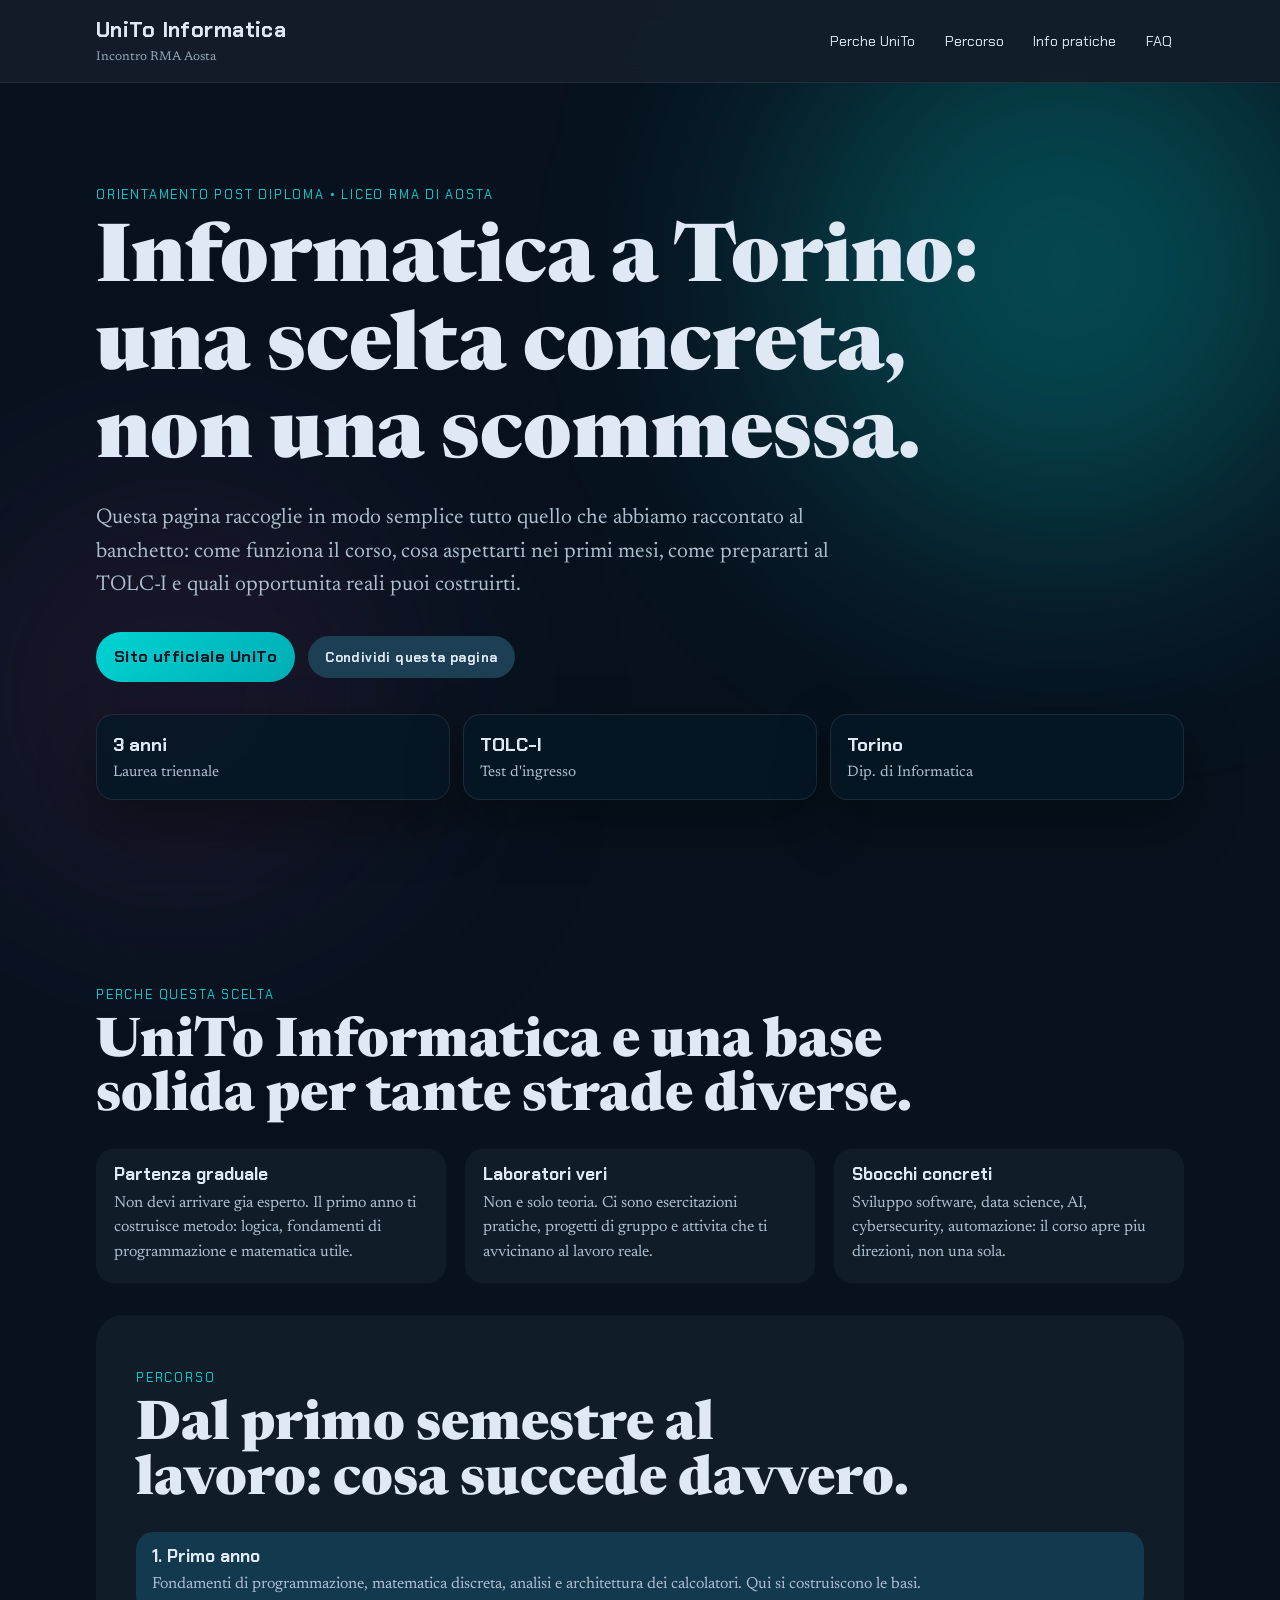
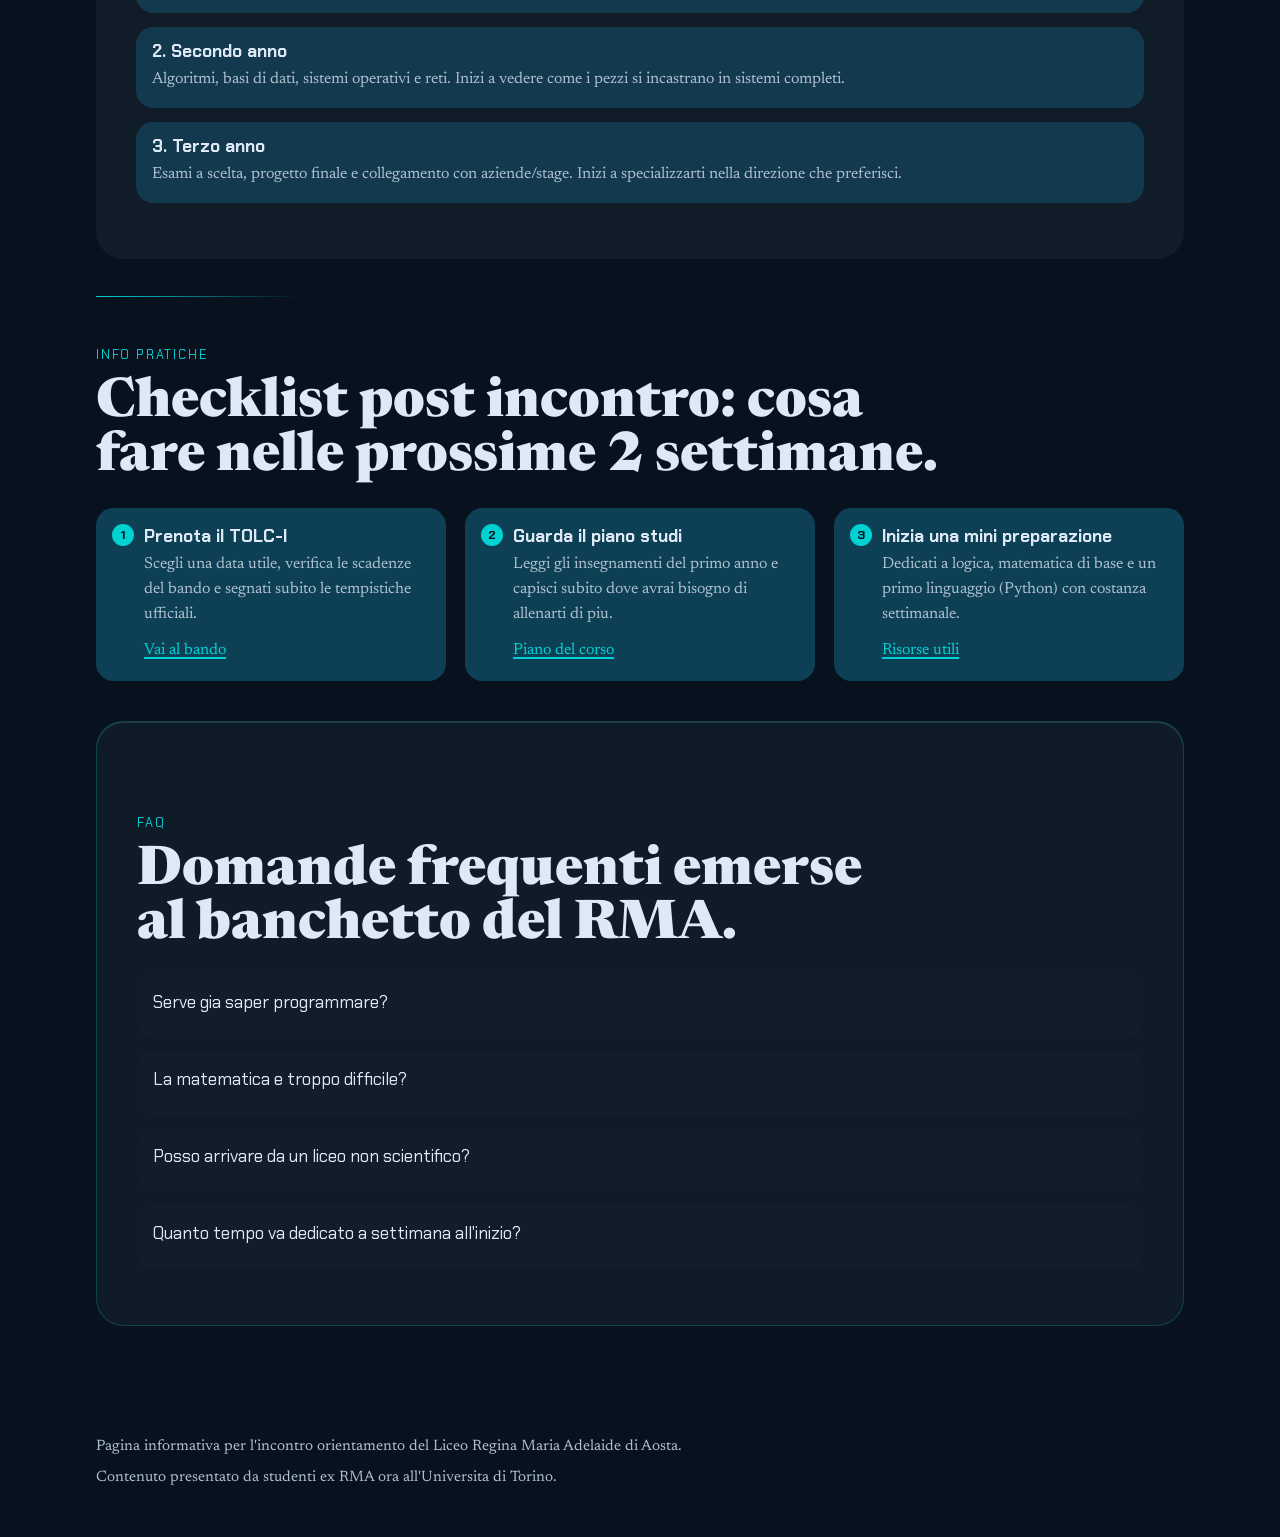
==== index.html @ 6b096f42 "style: Rename code.html to index.html and simplify background styles in styles.css" ====
<!DOCTYPE html>
<html lang="it">
<head>
    <meta charset="UTF-8">
    <meta name="viewport" content="width=device-width, initial-scale=1.0">
    <meta name="description" content="Guida rapida al percorso di Informatica all'Universita di Torino, presentata all'incontro orientativo del Liceo Regina Maria Adelaide di Aosta.">
    <title>UniTo Informatica | Incontro RMA Aosta</title>
    <link rel="preconnect" href="https://fonts.googleapis.com">
    <link rel="preconnect" href="https://fonts.gstatic.com" crossorigin>
    <link href="https://fonts.googleapis.com/css2?family=Chakra+Petch:wght@500;600;700&family=Newsreader:opsz,wght@6..72,400;6..72,600;6..72,800&display=swap" rel="stylesheet">
    <link rel="stylesheet" href="styles.css?v=1.2">
</head>
<body>
    <a class="skip-link" href="#contenuto">Vai al contenuto</a>

    <header class="topbar">
        <div class="topbar-inner">
            <a class="brand" href="#home" aria-label="Torna all'inizio">
                <span class="brand-main">UniTo Informatica</span>
                <span class="brand-sub">Incontro RMA Aosta</span>
            </a>

            <button class="menu-toggle" id="menu-toggle" aria-expanded="false" aria-controls="menu-links" aria-label="Apri menu di navigazione">
                Menu
            </button>

            <nav class="menu" id="menu-links" aria-label="Navigazione principale">
                <a href="#perche">Perche UniTo</a>
                <a href="#percorso">Percorso</a>
                <a href="#info">Info pratiche</a>
                <a href="#faq">FAQ</a>
            </nav>
        </div>
    </header>

    <main id="contenuto">
        <section class="hero" id="home">
            <div class="hero-glow hero-glow-a" aria-hidden="true"></div>
            <div class="hero-glow hero-glow-b" aria-hidden="true"></div>

            <p class="eyebrow reveal">Orientamento post diploma • Liceo RMA di Aosta</p>
            <h1 class="reveal">Informatica a Torino: una scelta concreta, non una scommessa.</h1>
            <p class="hero-text reveal">
                Questa pagina raccoglie in modo semplice tutto quello che abbiamo raccontato al banchetto: come funziona il corso,
                cosa aspettarti nei primi mesi, come prepararti al TOLC-I e quali opportunita reali puoi costruirti.
            </p>

            <div class="hero-actions reveal">
                <a class="btn btn-primary" href="https://www.unito.it" target="_blank" rel="noopener noreferrer">Sito ufficiale UniTo</a>
                <button class="btn btn-secondary" id="copy-link-btn">Condividi questa pagina</button>
            </div>

            <ul class="hero-kpis reveal" aria-label="Punti chiave">
                <li>
                    <strong>3 anni</strong>
                    <span>Laurea triennale</span>
                </li>
                <li>
                    <strong>TOLC-I</strong>
                    <span>Test d'ingresso</span>
                </li>
                <li>
                    <strong>Torino</strong>
                    <span>Dip. di Informatica</span>
                </li>
            </ul>
        </section>

        <section class="section" id="perche">
            <div class="section-head reveal">
                <p class="eyebrow">Perche questa scelta</p>
                <h2>UniTo Informatica e una base solida per tante strade diverse.</h2>
            </div>

            <div class="feature-grid">
                <article class="feature reveal">
                    <h3>Partenza graduale</h3>
                    <p>Non devi arrivare gia esperto. Il primo anno ti costruisce metodo: logica, fondamenti di programmazione e matematica utile.</p>
                </article>
                <article class="feature reveal">
                    <h3>Laboratori veri</h3>
                    <p>Non e solo teoria. Ci sono esercitazioni pratiche, progetti di gruppo e attivita che ti avvicinano al lavoro reale.</p>
                </article>
                <article class="feature reveal">
                    <h3>Sbocchi concreti</h3>
                    <p>Sviluppo software, data science, AI, cybersecurity, automazione: il corso apre piu direzioni, non una sola.</p>
                </article>
            </div>
        </section>

        <section class="section section-alt percorso-section" id="percorso">
            <div class="section-head reveal">
                <p class="eyebrow">Percorso</p>
                <h2>Dal primo semestre al lavoro: cosa succede davvero.</h2>
            </div>

            <ol class="timeline">
                <li class="timeline-item reveal">
                    <h3>1. Primo anno</h3>
                    <p>Fondamenti di programmazione, matematica discreta, analisi e architettura dei calcolatori. Qui si costruiscono le basi.</p>
                </li>
                <li class="timeline-item reveal">
                    <h3>2. Secondo anno</h3>
                    <p>Algoritmi, basi di dati, sistemi operativi e reti. Inizi a vedere come i pezzi si incastrano in sistemi completi.</p>
                </li>
                <li class="timeline-item reveal">
                    <h3>3. Terzo anno</h3>
                    <p>Esami a scelta, progetto finale e collegamento con aziende/stage. Inizi a specializzarti nella direzione che preferisci.</p>
                </li>
            </ol>
        </section>

        <section class="section info-section" id="info">
            <div class="section-head reveal">
                <p class="eyebrow">Info pratiche</p>
                <h2>Checklist post incontro: cosa fare nelle prossime 2 settimane.</h2>
            </div>

            <div class="cards">
                <article class="info-card reveal">
                    <h3>Prenota il TOLC-I</h3>
                    <p>Scegli una data utile, verifica le scadenze del bando e segnati subito le tempistiche ufficiali.</p>
                    <a href="https://www.unito.it" target="_blank" rel="noopener noreferrer">Vai al bando</a>
                </article>
                <article class="info-card reveal">
                    <h3>Guarda il piano studi</h3>
                    <p>Leggi gli insegnamenti del primo anno e capisci subito dove avrai bisogno di allenarti di piu.</p>
                    <a href="https://www.unito.it" target="_blank" rel="noopener noreferrer">Piano del corso</a>
                </article>
                <article class="info-card reveal">
                    <h3>Inizia una mini preparazione</h3>
                    <p>Dedicati a logica, matematica di base e un primo linguaggio (Python) con costanza settimanale.</p>
                    <a href="https://www.unito.it" target="_blank" rel="noopener noreferrer">Risorse utili</a>
                </article>
            </div>
        </section>

        <section class="section section-alt faq-section" id="faq">
            <div class="section-head reveal">
                <p class="eyebrow">FAQ</p>
                <h2>Domande frequenti emerse al banchetto del RMA.</h2>
            </div>

            <div class="faq-list">
                <details class="faq-item reveal">
                    <summary>Serve gia saper programmare?</summary>
                    <p>No. Aiuta avere curiosita, ma il percorso e pensato per costruire le competenze passo dopo passo.</p>
                </details>
                <details class="faq-item reveal">
                    <summary>La matematica e troppo difficile?</summary>
                    <p>E impegnativa ma fattibile con metodo. Non e fine a se stessa: ti serve per capire e progettare sistemi informatici.</p>
                </details>
                <details class="faq-item reveal">
                    <summary>Posso arrivare da un liceo non scientifico?</summary>
                    <p>Si. Arrivano studenti da percorsi diversi. La differenza la fanno costanza e organizzazione, non la scuola di partenza.</p>
                </details>
                <details class="faq-item reveal">
                    <summary>Quanto tempo va dedicato a settimana all'inizio?</summary>
                    <p>Dipende dal tuo metodo, ma la continuita conta piu delle maratone: meglio studio regolare durante tutta la settimana.</p>
                </details>
            </div>
        </section>
    </main>

    <button class="back-top" id="back-top" aria-label="Torna in alto">↑</button>

    <footer class="footer">
        <p>Pagina informativa per l'incontro orientamento del Liceo Regina Maria Adelaide di Aosta.</p>
        <p>Contenuto presentato da studenti ex RMA ora all'Universita di Torino.</p>
    </footer>

    <script src="script.js"></script>
</body>
</html>
---- styles.css ----
:root {
    color-scheme: dark;
    --bg: oklch(18% 0.03 251);
    --bg-soft: oklch(23% 0.03 249);
    --bg-alt: oklch(20% 0.035 243);
    --text: oklch(93% 0.02 250);
    --muted: oklch(80% 0.03 245);
    --accent: oklch(78% 0.14 195);
    --accent-strong: oklch(66% 0.16 198);
    --accent-warm: #692b5e;
    --radius: 1.1rem;
    --radius-lg: 1.7rem;
    --shadow: 0 22px 55px rgba(0, 0, 0, 0.35);
    --content-width: 1120px;
    --space-section: clamp(2.8rem, 7vw, 4.8rem);
}

* {
    box-sizing: border-box;
}

html {
    scroll-behavior: smooth;
    overflow-x: clip;
}

body {
    margin: 0;
    min-height: 100vh;
    overflow-x: clip;
    font-family: "Newsreader", Georgia, serif;
    background: var(--bg);
    color: var(--text);
    line-height: 1.55;
}

a {
    color: inherit;
}

.skip-link {
    position: absolute;
    left: -999px;
    top: auto;
}

.skip-link:focus {
    left: 1rem;
    top: 1rem;
    z-index: 999;
    padding: 0.6rem 0.9rem;
    border-radius: 0.55rem;
    background: var(--accent);
    color: oklch(20% 0.03 245);
    font-family: "Chakra Petch", sans-serif;
    font-weight: 700;
}

.topbar {
    position: sticky;
    top: 0;
    z-index: 30;
    backdrop-filter: blur(10px);
    background: color-mix(in oklch, var(--bg-soft) 95%, transparent);
    border-bottom: 1px solid color-mix(in oklch, var(--text) 8%, transparent);
}

.topbar-inner {
    max-width: var(--content-width);
    margin: 0 auto;
    padding: 0.9rem 1rem;
    display: grid;
    grid-template-columns: minmax(0, 1fr) auto;
    gap: 0.8rem;
    align-items: center;
}

.brand {
    display: inline-flex;
    flex-direction: column;
    text-decoration: none;
    align-self: center;
    min-width: 0;
}

.brand-main {
    font-family: "Chakra Petch", sans-serif;
    font-size: clamp(1.05rem, 2.4vw, 1.35rem);
    letter-spacing: 0.02em;
    font-weight: 700;
}

.brand-sub {
    font-size: 0.78rem;
    color: color-mix(in oklch, var(--muted) 84%, transparent);
}

.menu-toggle {
    justify-self: end;
    border: 0;
    border-radius: 999px;
    background: color-mix(in oklch, var(--accent) 22%, var(--bg-soft));
    color: var(--text);
    padding: 0.45rem 0.95rem;
    font-family: "Chakra Petch", sans-serif;
    font-size: 0.82rem;
    font-weight: 700;
    text-transform: uppercase;
    letter-spacing: 0.08em;
    white-space: nowrap;
    cursor: pointer;
    transition: background 200ms ease;
}

.menu-toggle:hover {
    background: color-mix(in oklch, var(--accent) 30%, var(--bg-soft));
}

.menu {
    grid-column: 1 / -1;
    display: none;
    background: var(--bg-soft);
    border-radius: var(--radius);
    padding: 0.55rem;
}

.menu.is-open {
    display: grid;
}

.menu a {
    padding: 0.7rem 0.75rem;
    border-radius: 0.7rem;
    text-decoration: none;
    font-family: "Chakra Petch", sans-serif;
    font-size: 0.9rem;
    transition: background 200ms ease;
}

.menu a:hover,
.menu a:focus-visible {
    background: color-mix(in oklch, var(--accent) 17%, transparent);
    outline: none;
}

main {
    max-width: var(--content-width);
    margin: 0 auto;
    padding: 0 1rem 4.5rem;
}

.hero {
    position: relative;
    padding-top: clamp(2.6rem, 8vw, 7rem);
    padding-bottom: clamp(2.8rem, 9vw, 6.5rem);
}

.hero-glow {
    position: absolute;
    filter: blur(120px);
    pointer-events: none;
    border-radius: 50%;
    z-index: -1;
}

.hero-glow-a {
    width: min(80vw, 560px);
    height: min(80vw, 560px);
    top: -6rem;
    right: -10rem;
    background: color-mix(in oklch, var(--accent) 28%, transparent);
}

.hero-glow-b {
    width: min(70vw, 420px);
    height: min(70vw, 420px);
    bottom: 0;
    left: -8rem;
    background: color-mix(in oklch, var(--accent-warm) 22%, transparent);
}

.eyebrow {
    margin: 0 0 0.55rem;
    font-family: "Chakra Petch", sans-serif;
    font-size: 0.8rem;
    letter-spacing: 0.14em;
    text-transform: uppercase;
    color: var(--accent);
}

h1,
h2,
h3 {
    line-height: 1;
    margin: 0;
    font-weight: 800;
}

h1 {
    margin-top: 0.8rem;
    font-size: clamp(1.9rem, 8.8vw, 5rem);
    line-height: 1.1;
    text-wrap: balance;
    overflow-wrap: break-word;
}

.hero-text {
    margin-top: 1.3rem;
    max-width: 62ch;
    color: var(--muted);
    font-size: clamp(1.05rem, 3.1vw, 1.34rem);
}

.hero-actions {
    margin-top: 1.9rem;
    display: flex;
    gap: 0.8rem;
    flex-direction: column;
    align-items: stretch;
}

.btn {
    border: 0;
    border-radius: 999px;
    padding: 0.78rem 1.1rem;
    font-family: "Chakra Petch", sans-serif;
    font-weight: 700;
    letter-spacing: 0.03em;
    text-decoration: none;
    text-align: center;
    width: 100%;
    cursor: pointer;
}

.btn-primary {
    background: linear-gradient(130deg, var(--accent) 0%, var(--accent-strong) 100%);
    color: oklch(20% 0.03 245);
}

.btn-secondary {
    background: color-mix(in oklch, var(--bg-soft) 78%, var(--accent) 22%);
    color: var(--text);
}

.hero-kpis {
    margin: 2rem 0 0;
    padding: 0;
    list-style: none;
    display: grid;
    gap: 0.8rem;
}

.hero-kpis li {
    background: color-mix(in oklch, var(--bg-alt) 82%, transparent);
    border-radius: var(--radius);
    padding: 0.9rem 1rem;
    box-shadow: var(--shadow);
    display: grid;
    gap: 0.15rem;
    border: 1px solid color-mix(in oklch, var(--text) 10%, transparent);
}

@media (max-width: 480px) {
    .brand-main {
        font-size: 1.1rem;
    }
    
    .brand-sub {
        font-size: 0.72rem;
    }

    .hero-kpis {
        margin-top: 1.5rem;
    }
    
    .hero-kpis li {
        padding: 0.75rem 0.9rem;
    }
    
    .hero-kpis strong {
        font-size: 1.05rem;
    }
}

.hero-kpis strong {
    font-family: "Chakra Petch", sans-serif;
    font-size: 1.17rem;
}

.hero-kpis span {
    color: var(--muted);
    font-size: 0.95rem;
}

.section {
    padding-top: var(--space-section);
}

.section-head {
    padding-top: 0.25rem;
}

.section-head h2 {
    margin-top: 0.7rem;
    font-size: clamp(1.6rem, 7.5vw, 3.4rem);
    text-wrap: balance;
}

.section-alt {
    position: relative;
    isolation: isolate;
    background: color-mix(in oklch, var(--bg-soft) 86%, transparent);
    border-radius: var(--radius-lg);
    padding-inline: clamp(1.2rem, 5vw, 2.5rem);
    padding-bottom: clamp(2rem, 6vw, 3.5rem);
    margin-top: clamp(1.1rem, 3.5vw, 2rem);
}

.percorso-section {
    padding-top: clamp(2rem, 4.5vw, 3.1rem);
}

.info-section {
    position: relative;
    margin-top: clamp(1.2rem, 3.8vw, 2.3rem);
    padding-top: clamp(1.9rem, 4.4vw, 2.8rem);
}

.info-section::before {
    content: "";
    position: absolute;
    top: 0;
    left: 0;
    width: min(240px, 62vw);
    height: 1px;
    background: linear-gradient(90deg, var(--accent), transparent 85%);
}

.faq-section {
    margin-top: clamp(1.4rem, 4vw, 2.5rem);
    overflow: clip;
    border: 1px solid color-mix(in oklch, var(--accent) 22%, transparent);
    box-shadow: inset 0 1px 0 color-mix(in oklch, var(--text) 14%, transparent);
}

.faq-section .section-head {
    padding-top: clamp(0.4rem, 2vw, 0.9rem);
}

.feature-grid,
.cards {
    margin-top: 1.5rem;
    display: grid;
    gap: 0.95rem;
}

.feature,
.info-card {
    border-radius: var(--radius);
    padding: 1.1rem;
    background: color-mix(in oklch, var(--bg-soft) 84%, transparent);
}

.cards {
    counter-reset: practical-steps;
}

.info-card {
    position: relative;
    padding: 1.2rem 1.1rem 1.15rem 3rem;
    background: color-mix(in oklch, var(--bg-alt) 74%, var(--accent) 26%);
}

.info-card::before {
    counter-increment: practical-steps;
    content: counter(practical-steps);
    position: absolute;
    left: 1rem;
    top: 1rem;
    width: 1.35rem;
    height: 1.35rem;
    border-radius: 999px;
    display: grid;
    place-items: center;
    font-family: "Chakra Petch", sans-serif;
    font-size: 0.78rem;
    font-weight: 700;
    color: oklch(18% 0.03 252);
    background: var(--accent);
}

.feature h3,
.info-card h3,
.timeline-item h3,
.faq-item summary {
    font-family: "Chakra Petch", sans-serif;
    font-size: 1.08rem;
    margin-bottom: 0.45rem;
}

.feature p,
.info-card p,
.timeline-item p,
.faq-item p {
    margin: 0;
    color: var(--muted);
}

.info-card a {
    margin-top: 0.7rem;
    display: inline-block;
    color: var(--accent);
    text-decoration-thickness: 2px;
    text-underline-offset: 3px;
}

.timeline {
    margin: 1.5rem 0 0;
    padding: 0;
    list-style: none;
    display: grid;
    gap: 0.85rem;
}

.timeline-item {
    border-radius: var(--radius);
    padding: 1rem;
    background: color-mix(in oklch, var(--bg) 75%, var(--accent) 25%);
}

.faq-list {
    margin-top: 1.3rem;
    display: grid;
    gap: 0.8rem;
}

.faq-item {
    border-radius: var(--radius);
    background: color-mix(in oklch, var(--bg-soft) 88%, transparent);
    padding: 0.95rem 1rem;
}

.faq-item summary {
    cursor: pointer;
    list-style: none;
}

.faq-item summary::-webkit-details-marker {
    display: none;
}

.faq-item[open] {
    background: color-mix(in oklch, var(--bg-soft) 70%, var(--accent) 30%);
}

.faq-item p {
    margin-top: 0.55rem;
}

.footer {
    max-width: var(--content-width);
    margin: 0 auto;
    padding: 2.3rem 1rem 3rem;
    color: var(--muted);
    font-size: 0.94rem;
}

.footer p {
    margin: 0;
}

.footer p + p {
    margin-top: 0.45rem;
}

.back-top {
    position: fixed;
    right: 1rem;
    bottom: 1rem;
    width: 2.85rem;
    height: 2.85rem;
    border: 0;
    border-radius: 999px;
    background: linear-gradient(140deg, var(--accent) 0%, var(--accent-strong) 100%);
    color: oklch(20% 0.03 245);
    font-size: 1.1rem;
    font-family: "Chakra Petch", sans-serif;
    font-weight: 700;
    cursor: pointer;
    opacity: 0;
    transform: translateY(1rem);
    pointer-events: none;
    transition: opacity 240ms ease, transform 240ms ease;
}

.back-top.is-visible {
    opacity: 1;
    transform: translateY(0);
    pointer-events: auto;
}

.reveal {
    opacity: 0;
    transform: translateY(18px);
    transition: opacity 700ms ease, transform 700ms ease;
}

.reveal.is-inview {
    opacity: 1;
    transform: translateY(0);
}

@media (max-width: 360px) {
    h1 {
        font-size: 1.75rem;
    }
}

@media (min-width: 760px) {
    .menu-toggle {
        display: none;
    }

    .menu {
        display: flex;
        gap: 0.35rem;
        grid-column: auto;
        background: transparent;
        padding: 0;
    }

    .hero-actions {
        flex-direction: row;
        align-items: center;
        flex-wrap: wrap;
    }

    .btn {
        width: auto;
    }

    .hero-kpis {
        grid-template-columns: repeat(3, minmax(0, 1fr));
    }

    .feature-grid,
    .cards {
        grid-template-columns: repeat(3, minmax(0, 1fr));
    }
}

@media (min-width: 760px) {
    .topbar-inner {
        grid-template-columns: 1fr auto;
    }

    .menu-toggle {
        display: none;
    }

    .menu {
        display: flex;
        gap: 0.35rem;
        grid-column: auto;
        background: transparent;
        padding: 0;
    }

    .hero-kpis {
        grid-template-columns: repeat(3, minmax(0, 1fr));
    }

    .feature-grid,
    .cards {
        grid-template-columns: repeat(3, minmax(0, 1fr));
        gap: 1.2rem;
    }
}

@media (max-width: 600px) {
    .menu.is-open {
        position: absolute;
        top: 100%;
        left: 1rem;
        right: 1rem;
        margin-top: 0.5rem;
        box-shadow: 0 15px 40px rgba(0,0,0,0.5);
        border: 1px solid color-mix(in oklch, var(--accent) 30%, transparent);
    }
}

@media (max-width: 375px) {
    :root {
        --radius: 0.9rem;
    }
    
    h1 {
        font-size: 1.85rem;
    }

    .section-head h2 {
        font-size: 1.55rem;
    }
    
    .hero-text {
        font-size: 1.05rem;
    }
}

@media (prefers-reduced-motion: reduce) {
    html {
        scroll-behavior: auto;
    }

    *,
    *::before,
    *::after {
        animation: none !important;
        transition: none !important;
    }

    .reveal {
        opacity: 1;
        transform: none;
    }
}
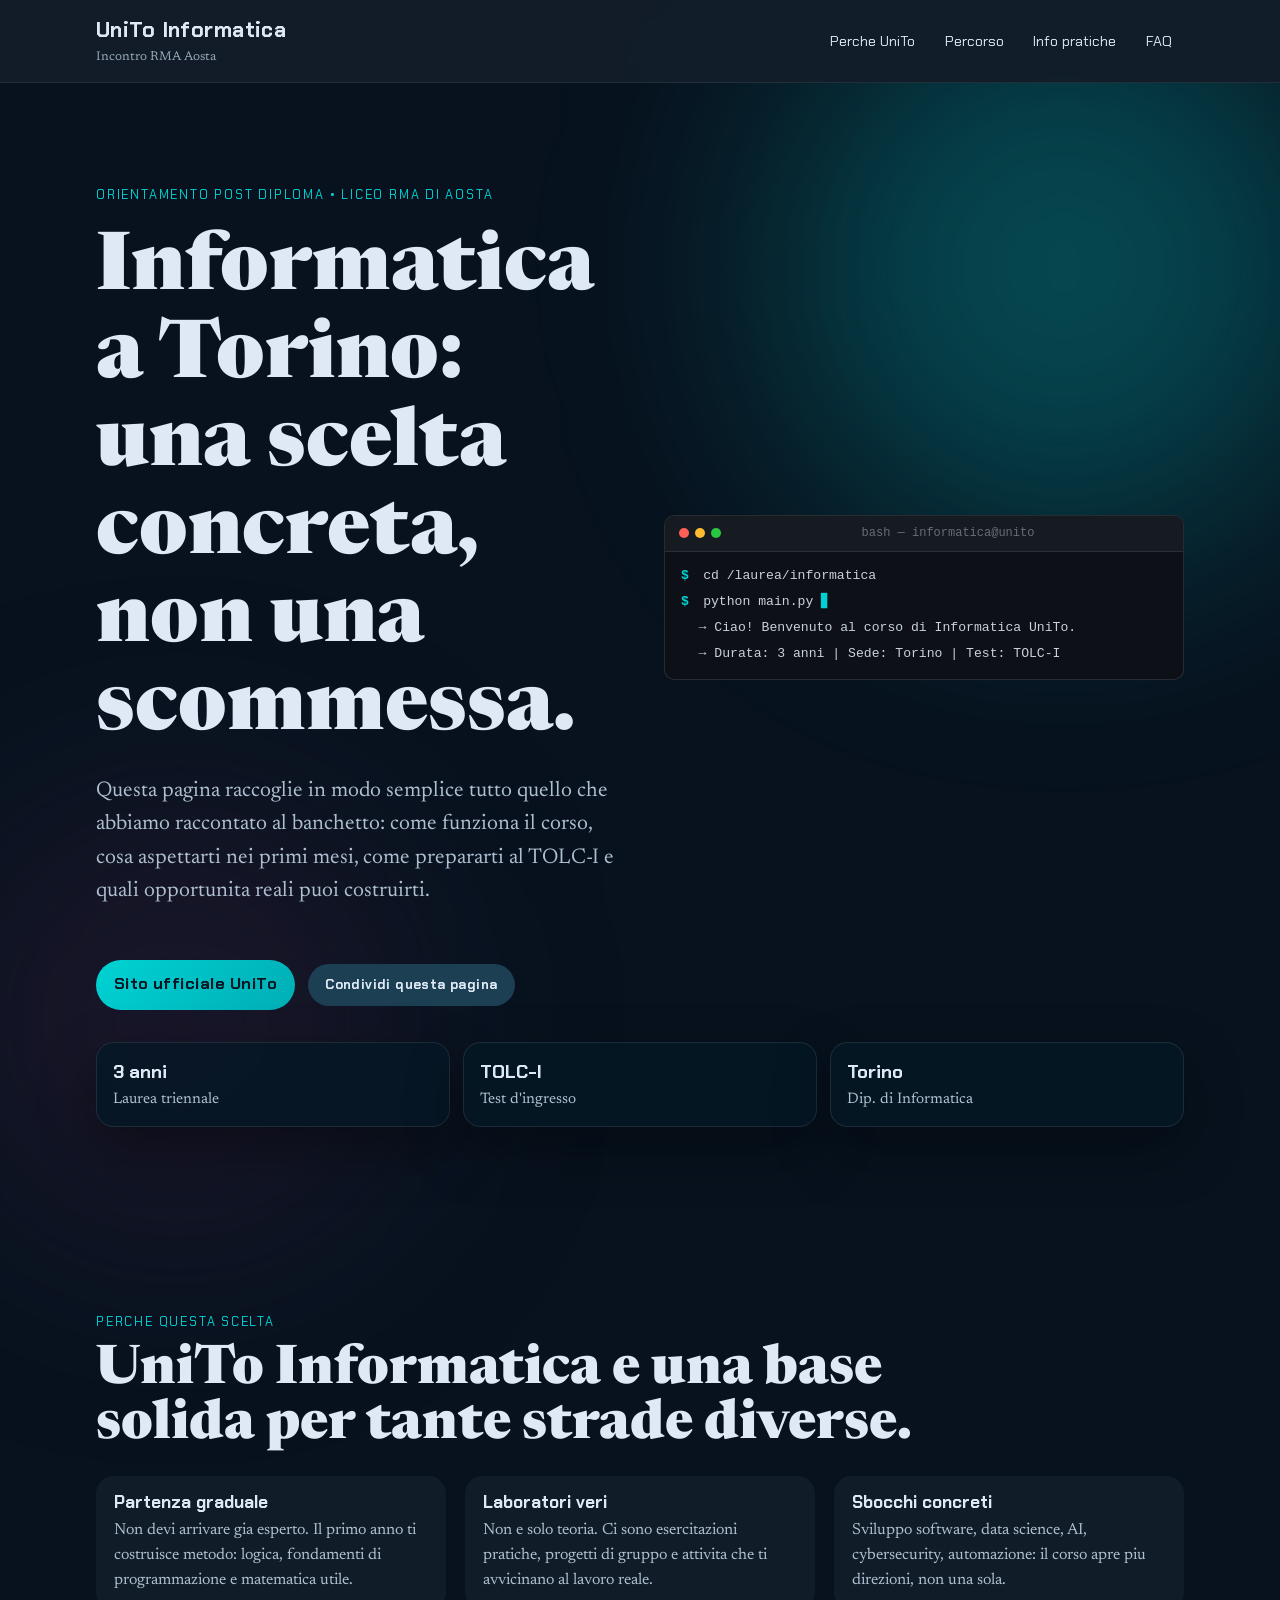
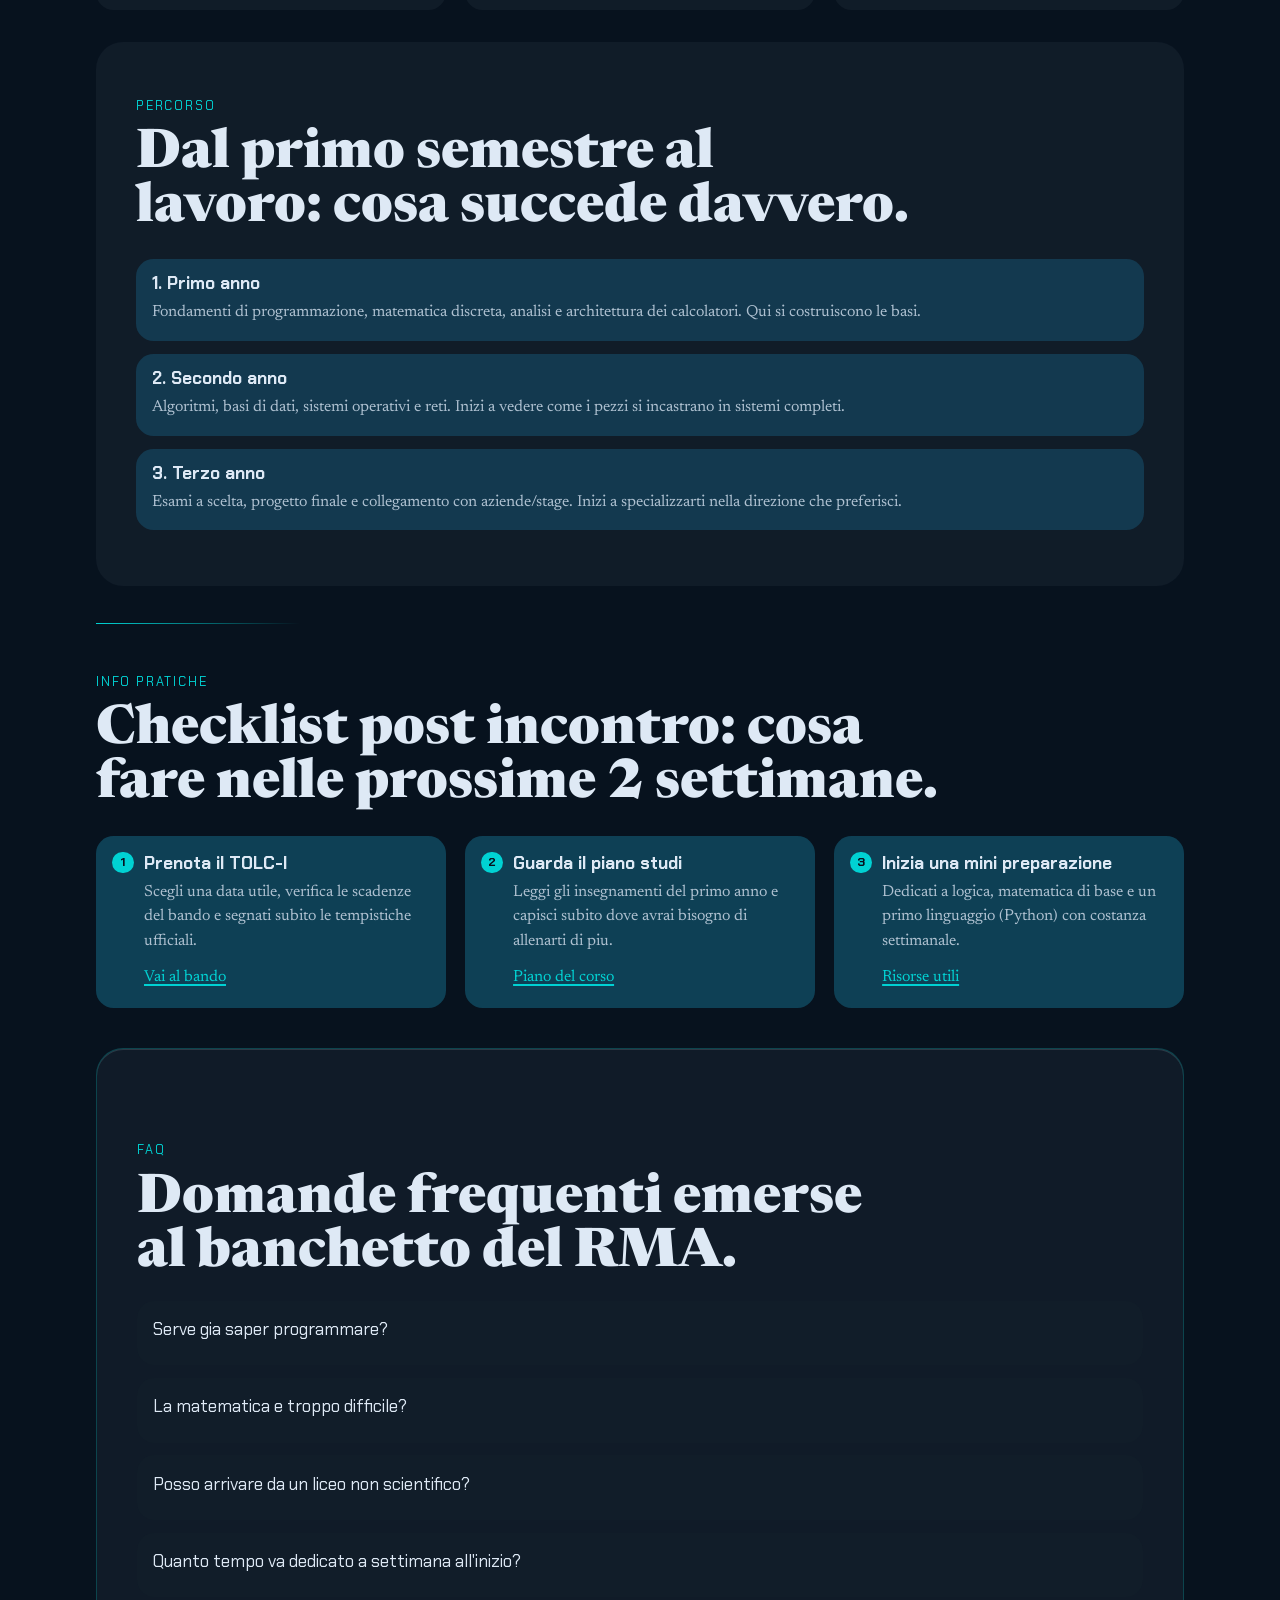
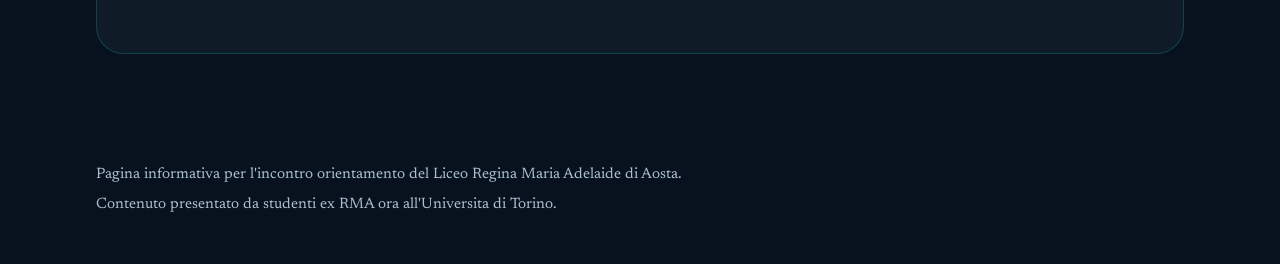
==== commit 20d86b6e: "focalizzo" ====
--- a/index.html
+++ b/index.html
@@ -38,16 +38,34 @@
             <div class="hero-glow hero-glow-a" aria-hidden="true"></div>
             <div class="hero-glow hero-glow-b" aria-hidden="true"></div>
 
-            <p class="eyebrow reveal">Orientamento post diploma • Liceo RMA di Aosta</p>
-            <h1 class="reveal">Informatica a Torino: una scelta concreta, non una scommessa.</h1>
-            <p class="hero-text reveal">
-                Questa pagina raccoglie in modo semplice tutto quello che abbiamo raccontato al banchetto: come funziona il corso,
-                cosa aspettarti nei primi mesi, come prepararti al TOLC-I e quali opportunita reali puoi costruirti.
-            </p>
+            <div class="hero-layout">
+                <div class="hero-copy">
+                    <p class="eyebrow reveal">Orientamento post diploma • Liceo RMA di Aosta</p>
+                    <h1 class="reveal">Informatica a Torino: una scelta concreta, non una scommessa.</h1>
+                    <p class="hero-text reveal">
+                        Questa pagina raccoglie in modo semplice tutto quello che abbiamo raccontato al banchetto: come funziona il corso,
+                        cosa aspettarti nei primi mesi, come prepararti al TOLC-I e quali opportunita reali puoi costruirti.
+                    </p>
+                    <div class="hero-actions reveal">
+                        <a class="btn btn-primary" href="https://www.unito.it" target="_blank" rel="noopener noreferrer">Sito ufficiale UniTo</a>
+                        <button class="btn btn-secondary" id="copy-link-btn">Condividi questa pagina</button>
+                    </div>
+                </div>
 
-            <div class="hero-actions reveal">
-                <a class="btn btn-primary" href="https://www.unito.it" target="_blank" rel="noopener noreferrer">Sito ufficiale UniTo</a>
-                <button class="btn btn-secondary" id="copy-link-btn">Condividi questa pagina</button>
+                <div class="terminal reveal" aria-hidden="true">
+                    <div class="terminal-bar">
+                        <span class="terminal-dot"></span>
+                        <span class="terminal-dot"></span>
+                        <span class="terminal-dot"></span>
+                        <span class="terminal-title">bash — informatica@unito</span>
+                    </div>
+                    <div class="terminal-body">
+                        <p><span class="t-prompt">$</span> cd /laurea/informatica</p>
+                        <p><span class="t-prompt">$</span> python main.py <span class="t-cursor">▋</span></p>
+                        <p class="t-out">→ Ciao! Benvenuto al corso di Informatica UniTo.</p>
+                        <p class="t-out">→ Durata: 3 anni  |  Sede: Torino  |  Test: TOLC-I</p>
+                    </div>
+                </div>
             </div>
 
             <ul class="hero-kpis reveal" aria-label="Punti chiave">
--- a/styles.css
+++ b/styles.css
@@ -155,6 +155,18 @@
     padding-bottom: clamp(2.8rem, 9vw, 6.5rem);
 }
 
+.hero-layout {
+    display: grid;
+    grid-template-columns: 1fr 1fr;
+    gap: 3rem;
+    align-items: center;
+}
+
+.hero-copy {
+    display: flex;
+    flex-direction: column;
+}
+
 .hero-glow {
     position: absolute;
     filter: blur(120px);
@@ -240,6 +252,67 @@
 .btn-secondary {
     background: color-mix(in oklch, var(--bg-soft) 78%, var(--accent) 22%);
     color: var(--text);
+}
+
+/* ============================================================
+   TERMINAL
+   ============================================================ */
+.terminal {
+    width: 100%;
+    background: #0d1117;
+    border: 1px solid color-mix(in oklch, var(--text) 12%, transparent);
+    border-radius: 10px;
+    overflow: hidden;
+    font-family: 'Courier New', monospace;
+    font-size: 0.82rem;
+}
+.terminal-bar {
+    display: flex;
+    align-items: center;
+    gap: 6px;
+    padding: 0.5rem 0.9rem;
+    background: #161b22;
+    border-bottom: 1px solid color-mix(in oklch, var(--text) 10%, transparent);
+}
+.terminal-dot {
+    width: 10px;
+    height: 10px;
+    border-radius: 50%;
+}
+.terminal-dot:nth-child(1) { background: #ff5f57; }
+.terminal-dot:nth-child(2) { background: #febc2e; }
+.terminal-dot:nth-child(3) { background: #28c840; }
+.terminal-title {
+    margin-left: auto;
+    margin-right: auto;
+    color: color-mix(in oklch, var(--text) 40%, transparent);
+    font-size: 0.75rem;
+}
+.terminal-body {
+    padding: 0.9rem 1rem;
+    display: flex;
+    flex-direction: column;
+    gap: 0.35rem;
+}
+.terminal-body p {
+    margin: 0;
+    color: #c9d1d9;
+}
+.t-prompt {
+    color: var(--accent);
+    margin-right: 0.4rem;
+    font-weight: bold;
+}
+.t-out {
+    color: color-mix(in oklch, var(--text) 55%, transparent);
+    padding-left: 1.1rem;
+}
+.t-cursor {
+    animation: blink 1s step-end infinite;
+    color: var(--accent);
+}
+@keyframes blink {
+    50% { opacity: 0; }
 }
 
 .hero-kpis {
@@ -577,6 +650,13 @@
     }
 }
 
+@media (max-width: 860px) {
+    .hero-layout {
+        grid-template-columns: 1fr;
+        gap: 2rem;
+    }
+}
+
 @media (max-width: 600px) {
     .menu.is-open {
         position: absolute;
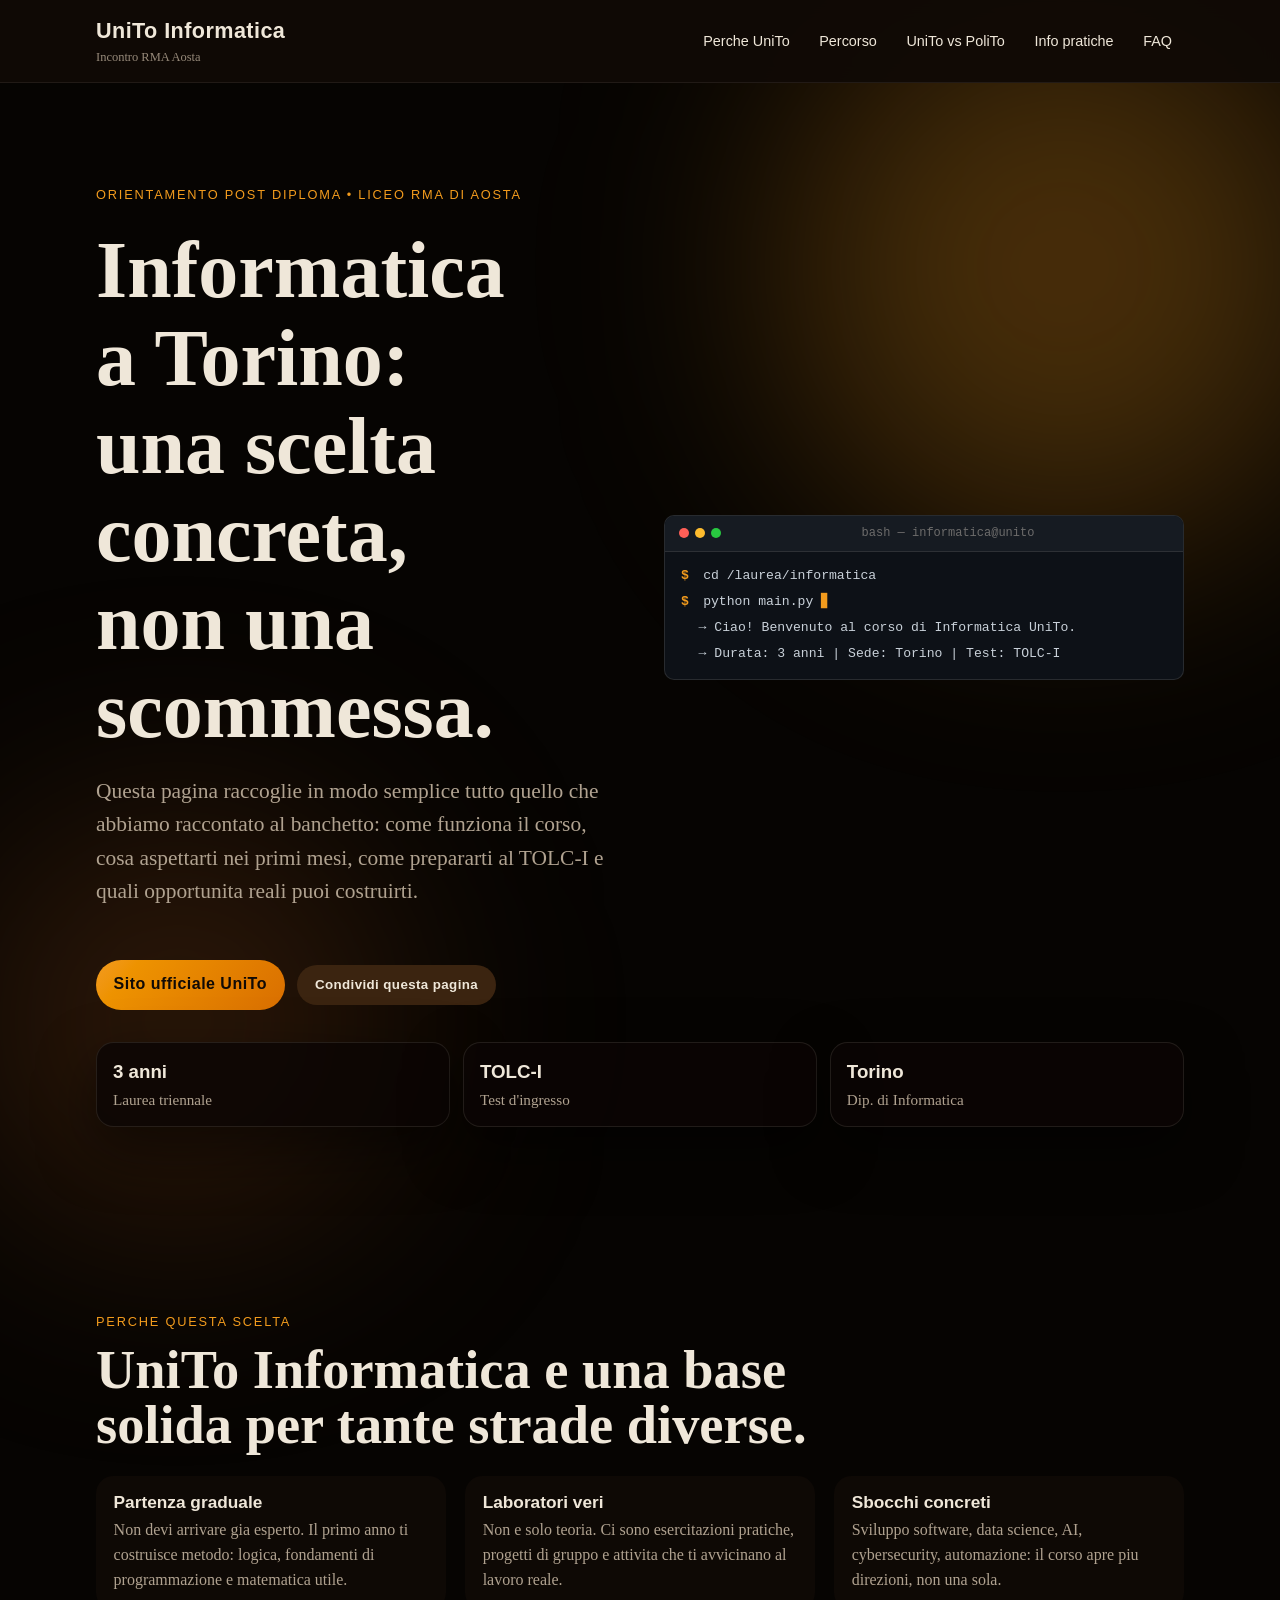
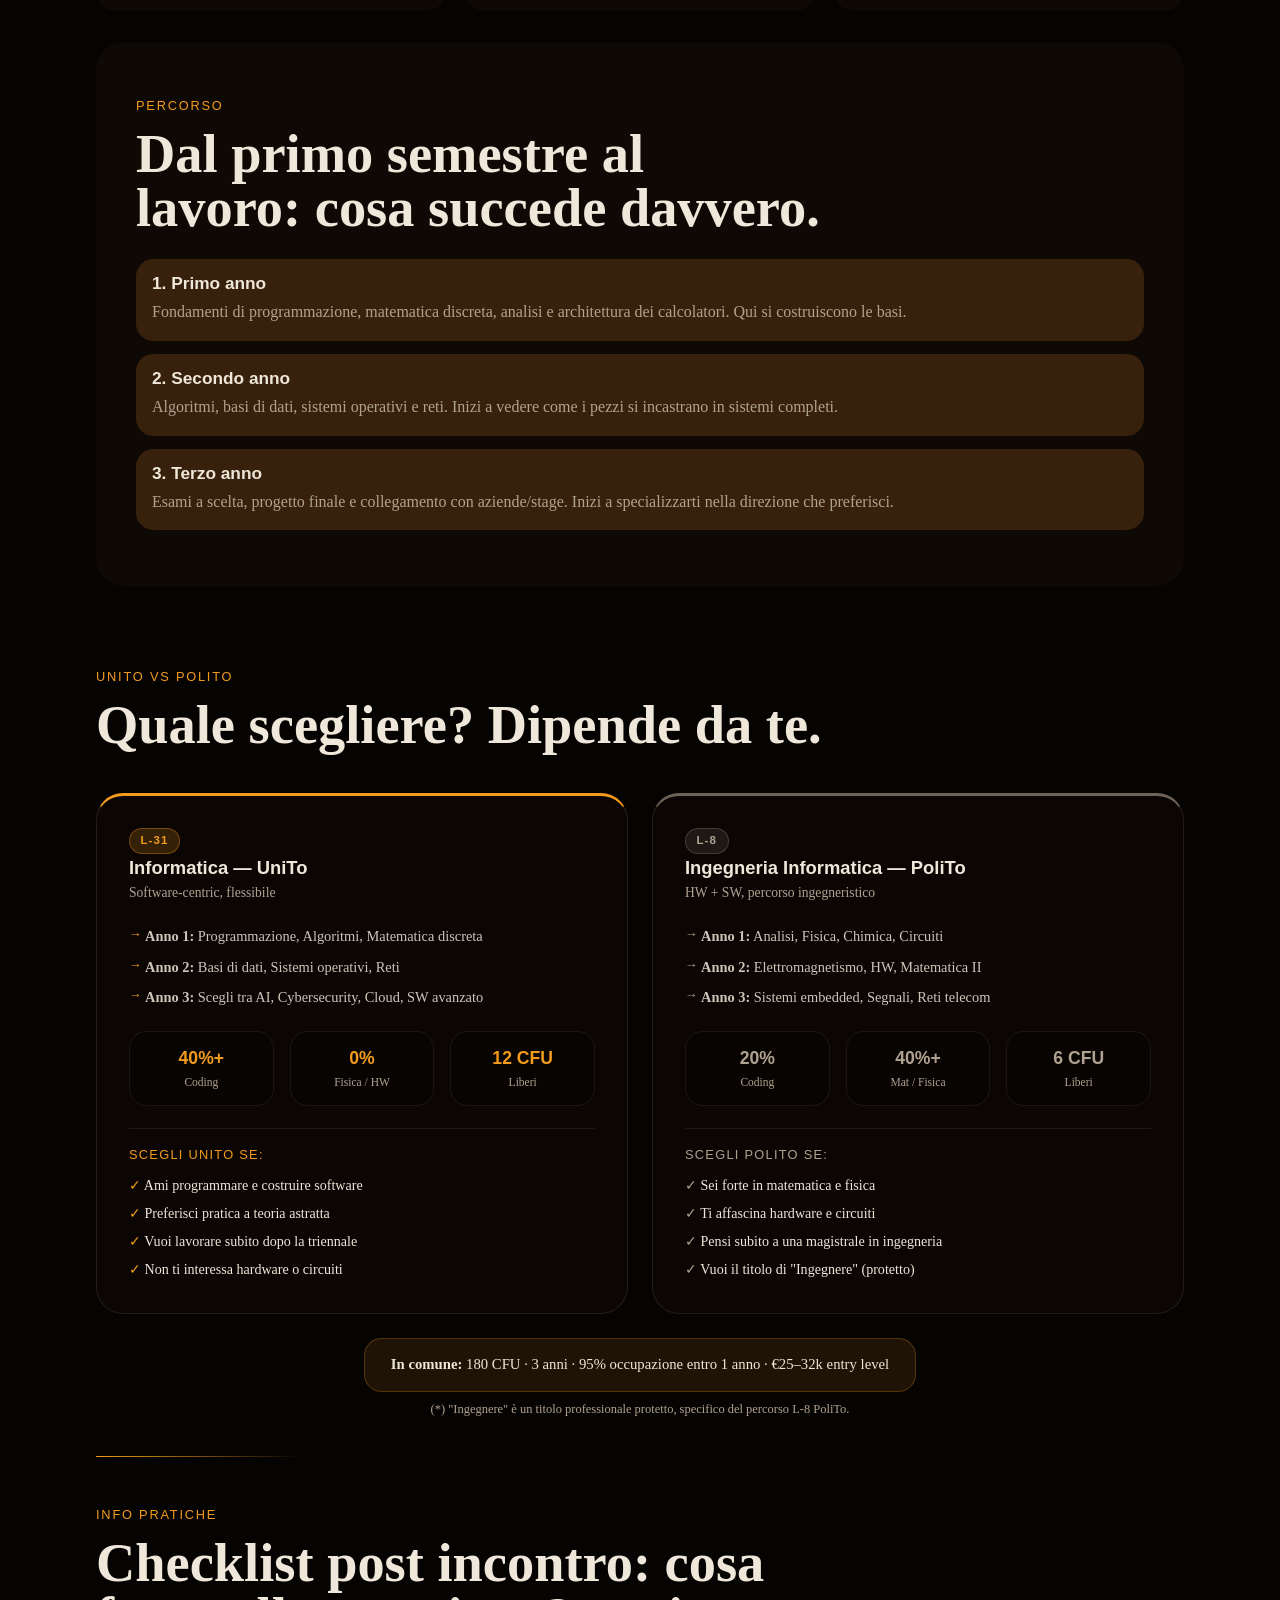
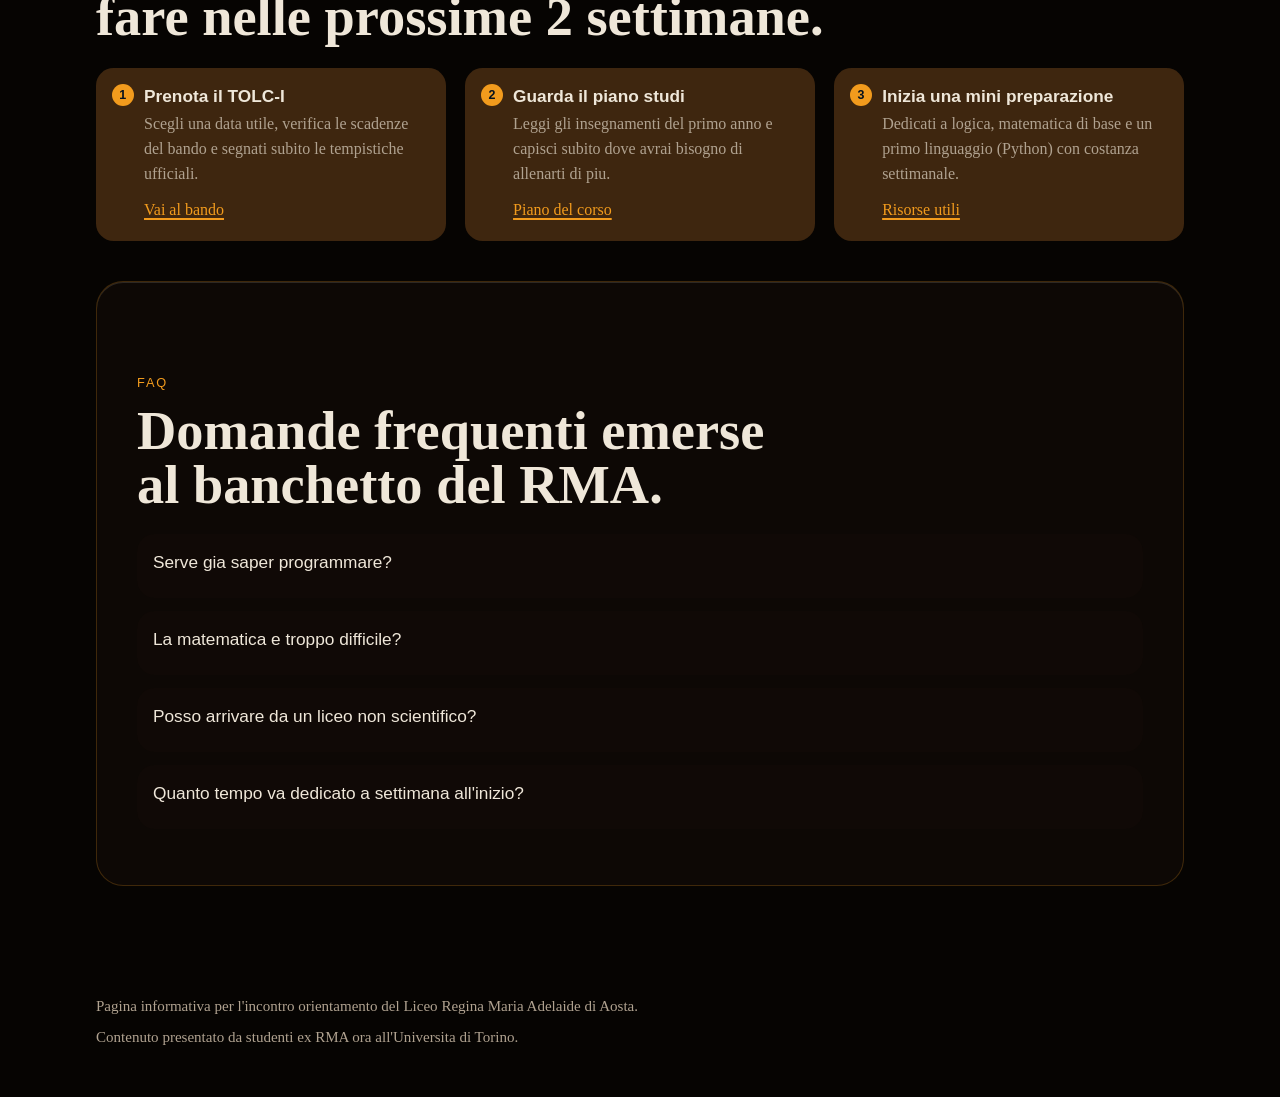
==== commit 87d83adb: "station" ====
--- a/index.html
+++ b/index.html
@@ -7,7 +7,7 @@
     <title>UniTo Informatica | Incontro RMA Aosta</title>
     <link rel="preconnect" href="https://fonts.googleapis.com">
     <link rel="preconnect" href="https://fonts.gstatic.com" crossorigin>
-    <link href="https://fonts.googleapis.com/css2?family=Chakra+Petch:wght@500;600;700&family=Newsreader:opsz,wght@6..72,400;6..72,600;6..72,800&display=swap" rel="stylesheet">
+    <link href="https://fonts.googleapis.com/css2?family=Syne:wght@400;700;800&family=DM+Sans:opsz,wght@9..40,400;9..40,500;9..40,600&display=swap" rel="stylesheet">
     <link rel="stylesheet" href="styles.css?v=1.2">
 </head>
 <body>
@@ -27,6 +27,7 @@
             <nav class="menu" id="menu-links" aria-label="Navigazione principale">
                 <a href="#perche">Perche UniTo</a>
                 <a href="#percorso">Percorso</a>
+                <a href="#confronto">UniTo vs PoliTo</a>
                 <a href="#info">Info pratiche</a>
                 <a href="#faq">FAQ</a>
             </nav>
@@ -128,6 +129,76 @@
             </ol>
         </section>
 
+        <section class="section confronto-section" id="confronto">
+            <div class="section-head reveal">
+                <p class="eyebrow">UniTo vs PoliTo</p>
+                <h2>Quale scegliere? Dipende da te.</h2>
+            </div>
+
+            <div class="confronto-grid">
+                <div class="confronto-col confronto-unito reveal">
+                    <div class="confronto-header">
+                        <span class="confronto-badge unito-badge">L-31</span>
+                        <h3>Informatica — UniTo</h3>
+                        <p class="confronto-subtitle">Software-centric, flessibile</p>
+                    </div>
+                    <ul class="confronto-list">
+                        <li><strong>Anno 1:</strong> Programmazione, Algoritmi, Matematica discreta</li>
+                        <li><strong>Anno 2:</strong> Basi di dati, Sistemi operativi, Reti</li>
+                        <li><strong>Anno 3:</strong> Scegli tra AI, Cybersecurity, Cloud, SW avanzato</li>
+                    </ul>
+                    <div class="confronto-stats">
+                        <div class="cstat"><span class="cstat-val">40%+</span><span class="cstat-label">Coding</span></div>
+                        <div class="cstat"><span class="cstat-val">0%</span><span class="cstat-label">Fisica / HW</span></div>
+                        <div class="cstat"><span class="cstat-val">12 CFU</span><span class="cstat-label">Liberi</span></div>
+                    </div>
+                    <div class="confronto-profilo">
+                        <p class="confronto-profilo-label">Scegli UniTo se:</p>
+                        <ul>
+                            <li>Ami programmare e costruire software</li>
+                            <li>Preferisci pratica a teoria astratta</li>
+                            <li>Vuoi lavorare subito dopo la triennale</li>
+                            <li>Non ti interessa hardware o circuiti</li>
+                        </ul>
+                    </div>
+                </div>
+
+                <div class="confronto-col confronto-polito reveal">
+                    <div class="confronto-header">
+                        <span class="confronto-badge polito-badge">L-8</span>
+                        <h3>Ingegneria Informatica — PoliTo</h3>
+                        <p class="confronto-subtitle">HW + SW, percorso ingegneristico</p>
+                    </div>
+                    <ul class="confronto-list">
+                        <li><strong>Anno 1:</strong> Analisi, Fisica, Chimica, Circuiti</li>
+                        <li><strong>Anno 2:</strong> Elettromagnetismo, HW, Matematica II</li>
+                        <li><strong>Anno 3:</strong> Sistemi embedded, Segnali, Reti telecom</li>
+                    </ul>
+                    <div class="confronto-stats">
+                        <div class="cstat"><span class="cstat-val">20%</span><span class="cstat-label">Coding</span></div>
+                        <div class="cstat"><span class="cstat-val">40%+</span><span class="cstat-label">Mat / Fisica</span></div>
+                        <div class="cstat"><span class="cstat-val">6 CFU</span><span class="cstat-label">Liberi</span></div>
+                    </div>
+                    <div class="confronto-profilo">
+                        <p class="confronto-profilo-label">Scegli PoliTo se:</p>
+                        <ul>
+                            <li>Sei forte in matematica e fisica</li>
+                            <li>Ti affascina hardware e circuiti</li>
+                            <li>Pensi subito a una magistrale in ingegneria</li>
+                            <li>Vuoi il titolo di "Ingegnere" (protetto)</li>
+                        </ul>
+                    </div>
+                </div>
+            </div>
+
+            <div class="confronto-bottom reveal">
+                <div class="confronto-comune">
+                    <strong>In comune:</strong> 180 CFU · 3 anni · 95% occupazione entro 1 anno · €25–32k entry level
+                </div>
+                <p class="confronto-nota">(*) "Ingegnere" è un titolo professionale protetto, specifico del percorso L-8 PoliTo.</p>
+            </div>
+        </section>
+
         <section class="section info-section" id="info">
             <div class="section-head reveal">
                 <p class="eyebrow">Info pratiche</p>
--- a/styles.css
+++ b/styles.css
@@ -1,18 +1,26 @@
 :root {
     color-scheme: dark;
-    --bg: oklch(18% 0.03 251);
-    --bg-soft: oklch(23% 0.03 249);
-    --bg-alt: oklch(20% 0.035 243);
-    --text: oklch(93% 0.02 250);
-    --muted: oklch(80% 0.03 245);
-    --accent: oklch(78% 0.14 195);
-    --accent-strong: oklch(66% 0.16 198);
-    --accent-warm: #692b5e;
+    --bg:          oklch(11% 0.01 60);
+    --bg-soft:     oklch(15% 0.015 58);
+    --bg-alt:      oklch(13% 0.012 60);
+    --text:        oklch(93% 0.02 80);
+    --muted:       oklch(72% 0.03 75);
+    --accent:      oklch(76% 0.16 68);
+    --accent-strong: oklch(65% 0.18 62);
+    --accent-warm: oklch(60% 0.14 50);
     --radius: 1.1rem;
     --radius-lg: 1.7rem;
-    --shadow: 0 22px 55px rgba(0, 0, 0, 0.35);
+    --shadow: 0 22px 55px rgba(0, 0, 0, 0.5);
     --content-width: 1120px;
     --space-section: clamp(2.8rem, 7vw, 4.8rem);
+    --font-display: "Chakra Petch", sans-serif;
+    --font-body: "Newsreader", Georgia, serif;
+    --text-on-accent: oklch(15% 0.015 58);
+    --border-subtle: color-mix(in oklch, var(--text) 10%, transparent);
+    --border-faint:  color-mix(in oklch, var(--text) 7%, transparent);
+    --bg-terminal: #0d1117;
+    --bg-terminal-bar: #161b22;
+    --text-terminal: #c9d1d9;
 }
 
 * {
@@ -28,7 +36,7 @@
     margin: 0;
     min-height: 100vh;
     overflow-x: clip;
-    font-family: "Newsreader", Georgia, serif;
+    font-family: var(--font-body);
     background: var(--bg);
     color: var(--text);
     line-height: 1.55;
@@ -51,8 +59,8 @@
     padding: 0.6rem 0.9rem;
     border-radius: 0.55rem;
     background: var(--accent);
-    color: oklch(20% 0.03 245);
-    font-family: "Chakra Petch", sans-serif;
+    color: var(--text-on-accent);
+    font-family: var(--font-display);
     font-weight: 700;
 }
 
@@ -84,7 +92,7 @@
 }
 
 .brand-main {
-    font-family: "Chakra Petch", sans-serif;
+    font-family: var(--font-display);
     font-size: clamp(1.05rem, 2.4vw, 1.35rem);
     letter-spacing: 0.02em;
     font-weight: 700;
@@ -102,7 +110,7 @@
     background: color-mix(in oklch, var(--accent) 22%, var(--bg-soft));
     color: var(--text);
     padding: 0.45rem 0.95rem;
-    font-family: "Chakra Petch", sans-serif;
+    font-family: var(--font-display);
     font-size: 0.82rem;
     font-weight: 700;
     text-transform: uppercase;
@@ -132,7 +140,7 @@
     padding: 0.7rem 0.75rem;
     border-radius: 0.7rem;
     text-decoration: none;
-    font-family: "Chakra Petch", sans-serif;
+    font-family: var(--font-display);
     font-size: 0.9rem;
     transition: background 200ms ease;
 }
@@ -193,7 +201,7 @@
 
 .eyebrow {
     margin: 0 0 0.55rem;
-    font-family: "Chakra Petch", sans-serif;
+    font-family: var(--font-display);
     font-size: 0.8rem;
     letter-spacing: 0.14em;
     text-transform: uppercase;
@@ -235,7 +243,7 @@
     border: 0;
     border-radius: 999px;
     padding: 0.78rem 1.1rem;
-    font-family: "Chakra Petch", sans-serif;
+    font-family: var(--font-display);
     font-weight: 700;
     letter-spacing: 0.03em;
     text-decoration: none;
@@ -246,7 +254,7 @@
 
 .btn-primary {
     background: linear-gradient(130deg, var(--accent) 0%, var(--accent-strong) 100%);
-    color: oklch(20% 0.03 245);
+    color: var(--text-on-accent);
 }
 
 .btn-secondary {
@@ -259,7 +267,7 @@
    ============================================================ */
 .terminal {
     width: 100%;
-    background: #0d1117;
+    background: var(--bg-terminal);
     border: 1px solid color-mix(in oklch, var(--text) 12%, transparent);
     border-radius: 10px;
     overflow: hidden;
@@ -271,7 +279,7 @@
     align-items: center;
     gap: 6px;
     padding: 0.5rem 0.9rem;
-    background: #161b22;
+    background: var(--bg-terminal-bar);
     border-bottom: 1px solid color-mix(in oklch, var(--text) 10%, transparent);
 }
 .terminal-dot {
@@ -296,7 +304,7 @@
 }
 .terminal-body p {
     margin: 0;
-    color: #c9d1d9;
+    color: var(--text-terminal);
 }
 .t-prompt {
     color: var(--accent);
@@ -356,7 +364,7 @@
 }
 
 .hero-kpis strong {
-    font-family: "Chakra Petch", sans-serif;
+    font-family: var(--font-display);
     font-size: 1.17rem;
 }
 
@@ -393,6 +401,201 @@
     padding-top: clamp(2rem, 4.5vw, 3.1rem);
 }
 
+/* ── Confronto UniTo vs PoliTo ───────────────────────── */
+.confronto-grid {
+    display: grid;
+    grid-template-columns: 1fr 1fr;
+    gap: 1.5rem;
+    margin-top: 2.5rem;
+}
+
+.confronto-col {
+    background: var(--bg-alt);
+    border: 1px solid color-mix(in oklch, var(--text) 10%, transparent);
+    border-radius: var(--radius-lg);
+    padding: 2rem;
+    display: flex;
+    flex-direction: column;
+    gap: 1.4rem;
+}
+
+.confronto-unito {
+    border-top: 3px solid var(--accent);
+}
+
+.confronto-polito {
+    border-top: 3px solid color-mix(in oklch, var(--muted) 60%, transparent);
+}
+
+.confronto-header {
+    display: flex;
+    flex-direction: column;
+    gap: 0.3rem;
+}
+
+.confronto-badge {
+    display: inline-block;
+    font-family: var(--font-display);
+    font-size: 0.72rem;
+    font-weight: 700;
+    letter-spacing: 0.1em;
+    padding: 0.2rem 0.65rem;
+    border-radius: 2rem;
+    width: fit-content;
+}
+
+.unito-badge {
+    background: color-mix(in oklch, var(--accent) 18%, transparent);
+    color: var(--accent);
+    border: 1px solid color-mix(in oklch, var(--accent) 35%, transparent);
+}
+
+.polito-badge {
+    background: color-mix(in oklch, var(--muted) 12%, transparent);
+    color: var(--muted);
+    border: 1px solid color-mix(in oklch, var(--muted) 25%, transparent);
+}
+
+.confronto-col h3 {
+    margin: 0;
+    font-size: 1.15rem;
+    font-family: var(--font-display);
+}
+
+.confronto-subtitle {
+    margin: 0;
+    font-size: 0.85rem;
+    color: var(--muted);
+}
+
+.confronto-list {
+    list-style: none;
+    margin: 0;
+    padding: 0;
+    display: flex;
+    flex-direction: column;
+    gap: 0.5rem;
+    font-size: 0.9rem;
+}
+
+.confronto-list li {
+    padding-left: 1rem;
+    position: relative;
+    color: color-mix(in oklch, var(--text) 85%, transparent);
+}
+
+.confronto-list li::before {
+    content: "→";
+    position: absolute;
+    left: 0;
+    color: var(--accent);
+    font-size: 0.8rem;
+}
+
+.confronto-polito .confronto-list li::before {
+    color: var(--muted);
+}
+
+.confronto-stats {
+    display: flex;
+    gap: 1rem;
+}
+
+.cstat {
+    flex: 1;
+    background: color-mix(in oklch, var(--bg) 60%, transparent);
+    border-radius: var(--radius);
+    padding: 0.8rem;
+    text-align: center;
+    border: 1px solid color-mix(in oklch, var(--text) 7%, transparent);
+}
+
+.cstat-val {
+    display: block;
+    font-family: var(--font-display);
+    font-size: 1.1rem;
+    font-weight: 700;
+    color: var(--accent);
+}
+
+.confronto-polito .cstat-val {
+    color: var(--muted);
+}
+
+.cstat-label {
+    display: block;
+    font-size: 0.72rem;
+    color: var(--muted);
+    margin-top: 0.15rem;
+}
+
+.confronto-profilo {
+    border-top: 1px solid color-mix(in oklch, var(--text) 8%, transparent);
+    padding-top: 1rem;
+}
+
+.confronto-profilo-label {
+    margin: 0 0 0.6rem;
+    font-family: var(--font-display);
+    font-size: 0.8rem;
+    text-transform: uppercase;
+    letter-spacing: 0.1em;
+    color: var(--accent);
+}
+
+.confronto-polito .confronto-profilo-label {
+    color: var(--muted);
+}
+
+.confronto-profilo ul {
+    list-style: none;
+    margin: 0;
+    padding: 0;
+    display: flex;
+    flex-direction: column;
+    gap: 0.4rem;
+    font-size: 0.88rem;
+}
+
+.confronto-profilo ul li::before {
+    content: "✓ ";
+    color: var(--accent);
+}
+
+.confronto-polito .confronto-profilo ul li::before {
+    color: var(--muted);
+}
+
+.confronto-bottom {
+    margin-top: 1.5rem;
+    display: flex;
+    flex-direction: column;
+    gap: 0.5rem;
+    align-items: center;
+    text-align: center;
+}
+
+.confronto-comune {
+    background: color-mix(in oklch, var(--accent) 10%, transparent);
+    border: 1px solid color-mix(in oklch, var(--accent) 25%, transparent);
+    border-radius: var(--radius);
+    padding: 0.9rem 1.6rem;
+    font-size: 0.92rem;
+}
+
+.confronto-nota {
+    font-size: 0.78rem;
+    color: var(--muted);
+    margin: 0;
+}
+
+@media (max-width: 680px) {
+    .confronto-grid {
+        grid-template-columns: 1fr;
+    }
+}
+
+/* ────────────────────────────────────────────────────── */
 .info-section {
     position: relative;
     margin-top: clamp(1.2rem, 3.8vw, 2.3rem);
@@ -455,7 +658,7 @@
     border-radius: 999px;
     display: grid;
     place-items: center;
-    font-family: "Chakra Petch", sans-serif;
+    font-family: var(--font-display);
     font-size: 0.78rem;
     font-weight: 700;
     color: oklch(18% 0.03 252);
@@ -466,7 +669,7 @@
 .info-card h3,
 .timeline-item h3,
 .faq-item summary {
-    font-family: "Chakra Petch", sans-serif;
+    font-family: var(--font-display);
     font-size: 1.08rem;
     margin-bottom: 0.45rem;
 }
@@ -555,9 +758,9 @@
     border: 0;
     border-radius: 999px;
     background: linear-gradient(140deg, var(--accent) 0%, var(--accent-strong) 100%);
-    color: oklch(20% 0.03 245);
+    color: var(--text-on-accent);
     font-size: 1.1rem;
-    font-family: "Chakra Petch", sans-serif;
+    font-family: var(--font-display);
     font-weight: 700;
     cursor: pointer;
     opacity: 0;
@@ -590,6 +793,10 @@
 }
 
 @media (min-width: 760px) {
+    .topbar-inner {
+        grid-template-columns: 1fr auto;
+    }
+
     .menu-toggle {
         display: none;
     }
@@ -610,33 +817,6 @@
 
     .btn {
         width: auto;
-    }
-
-    .hero-kpis {
-        grid-template-columns: repeat(3, minmax(0, 1fr));
-    }
-
-    .feature-grid,
-    .cards {
-        grid-template-columns: repeat(3, minmax(0, 1fr));
-    }
-}
-
-@media (min-width: 760px) {
-    .topbar-inner {
-        grid-template-columns: 1fr auto;
-    }
-
-    .menu-toggle {
-        display: none;
-    }
-
-    .menu {
-        display: flex;
-        gap: 0.35rem;
-        grid-column: auto;
-        background: transparent;
-        padding: 0;
     }
 
     .hero-kpis {
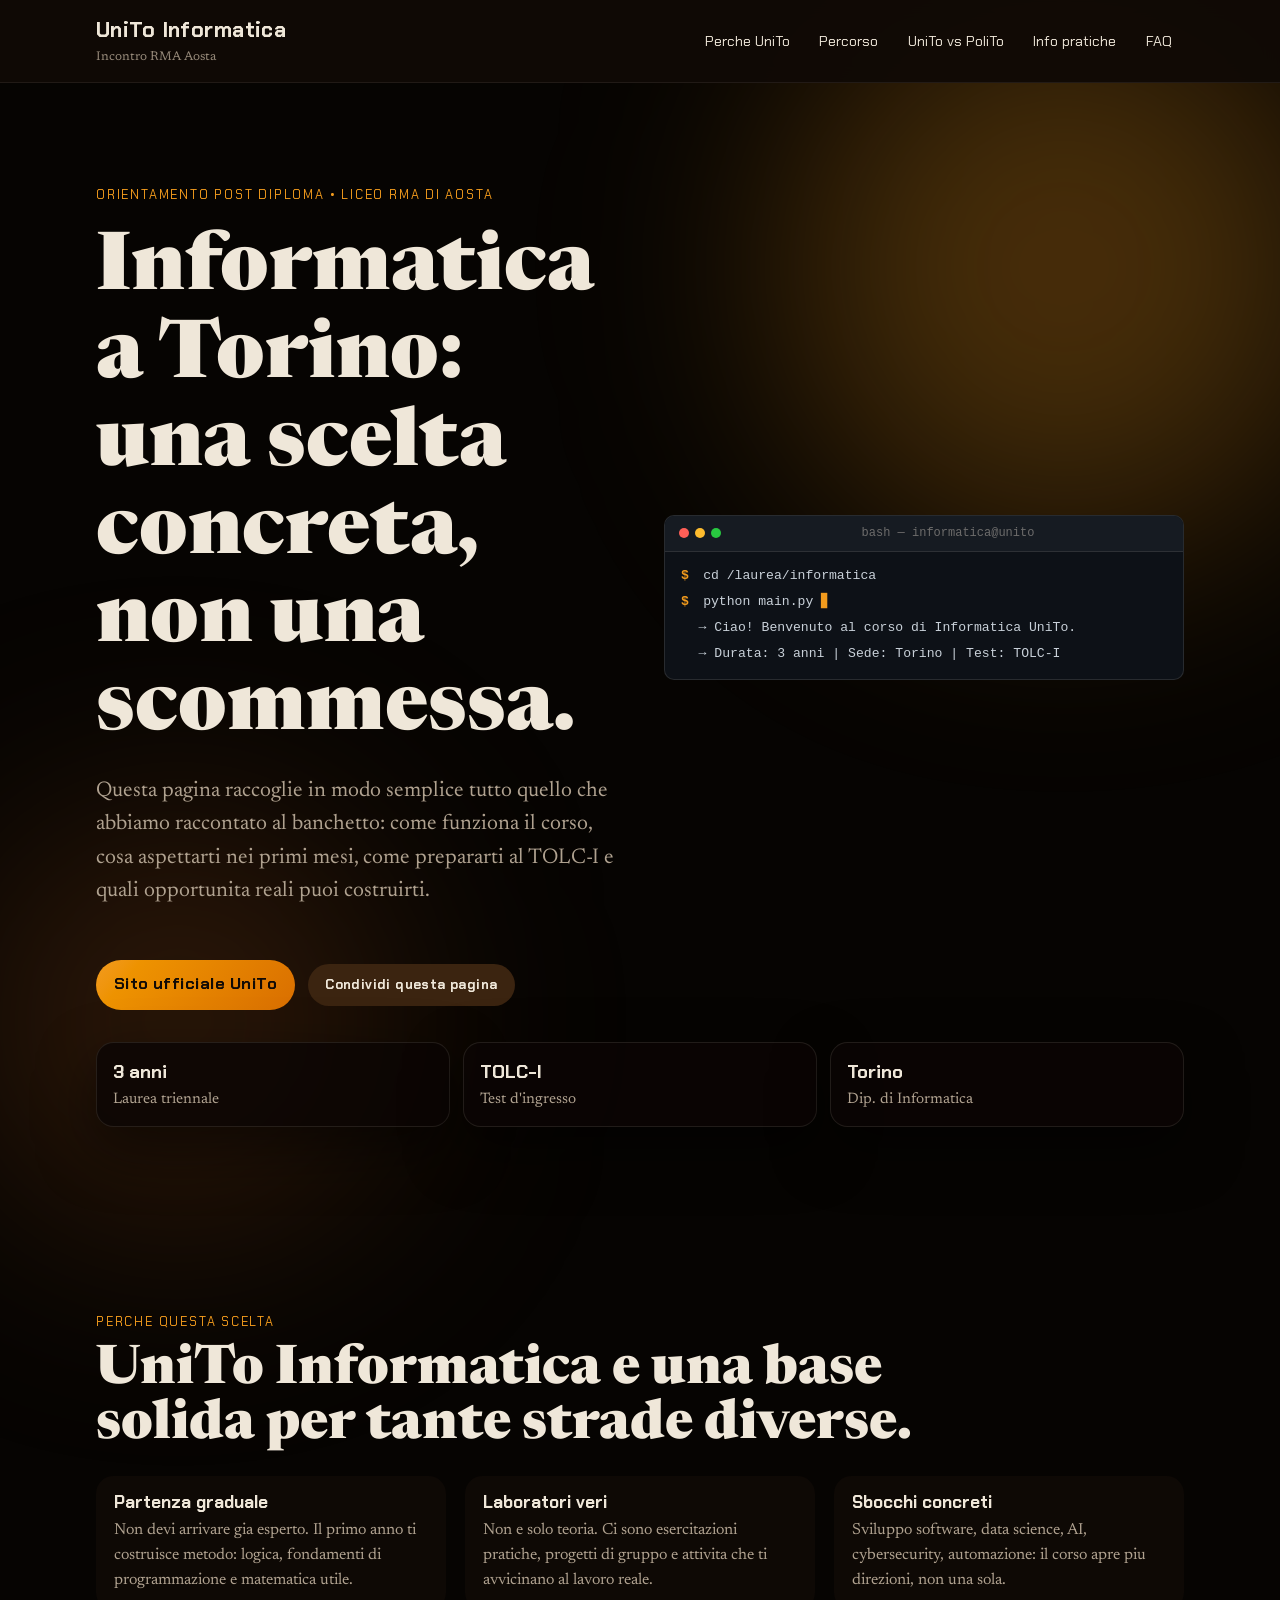
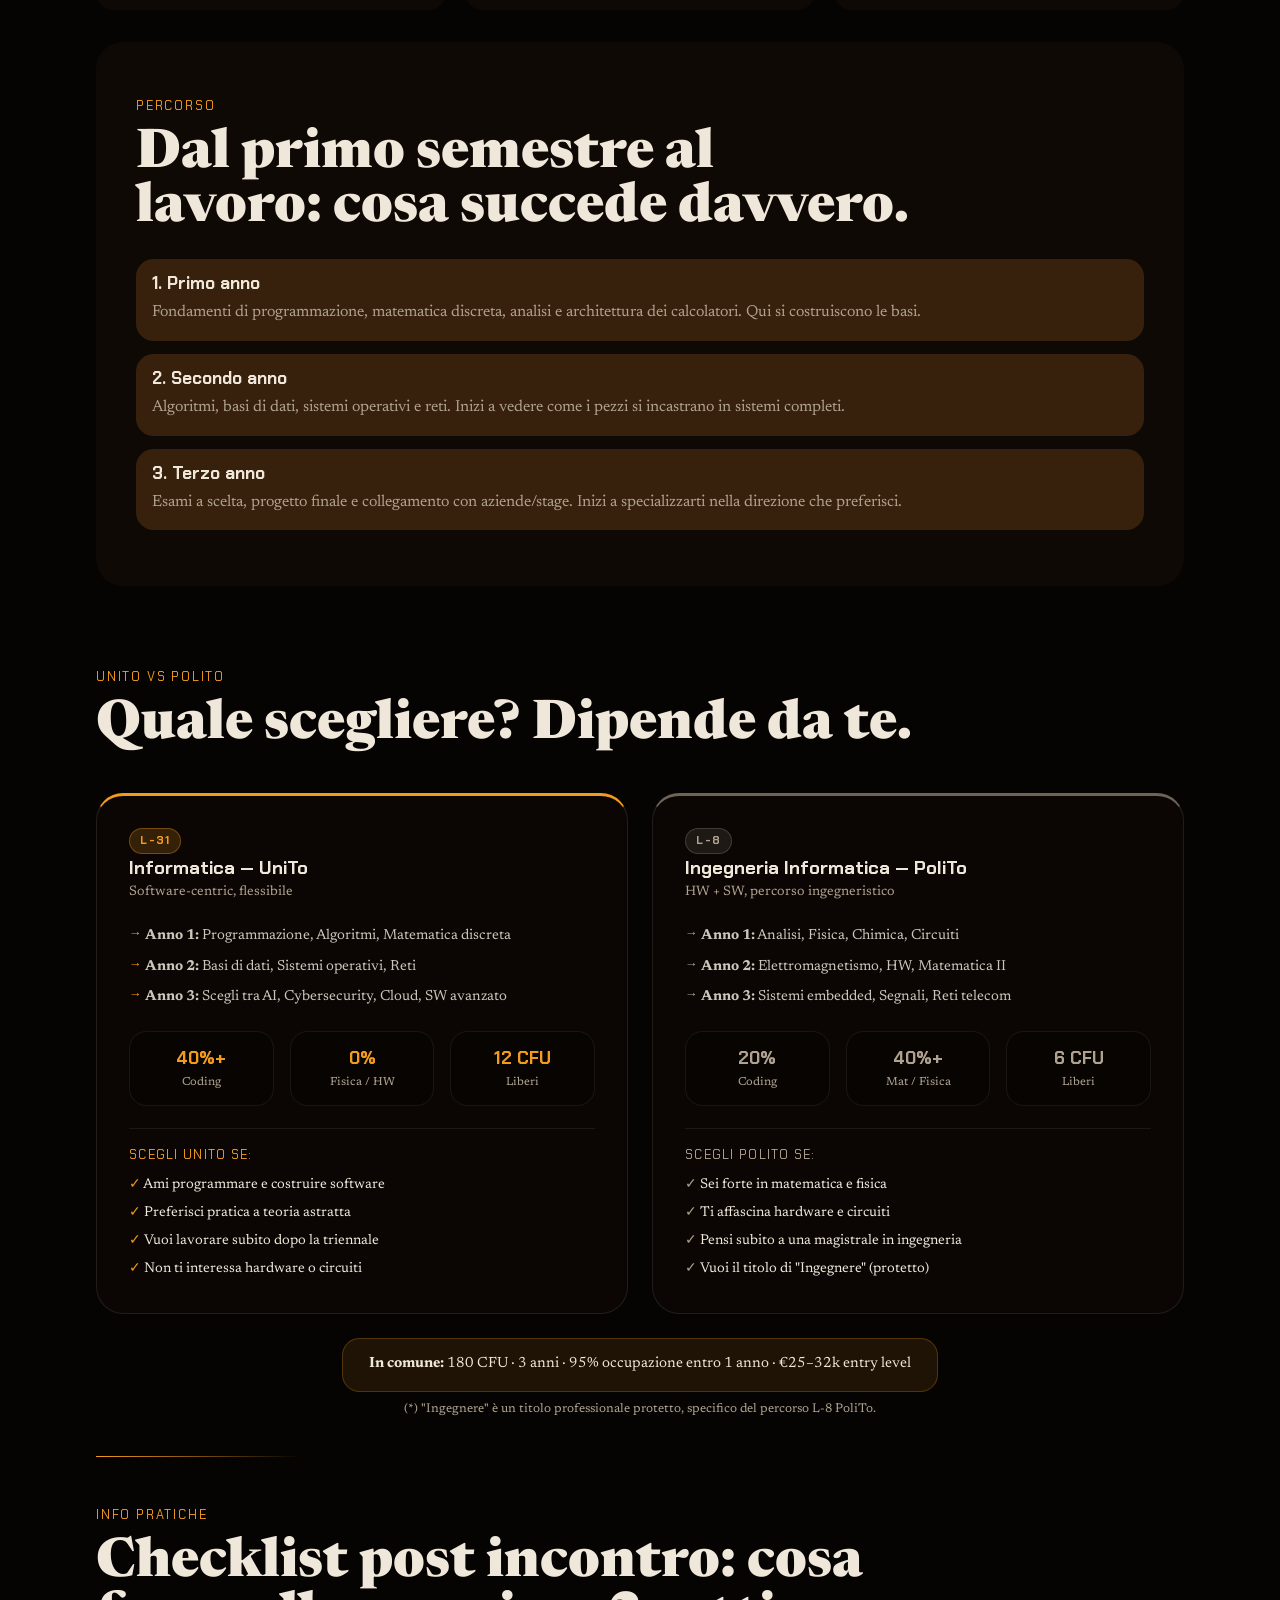
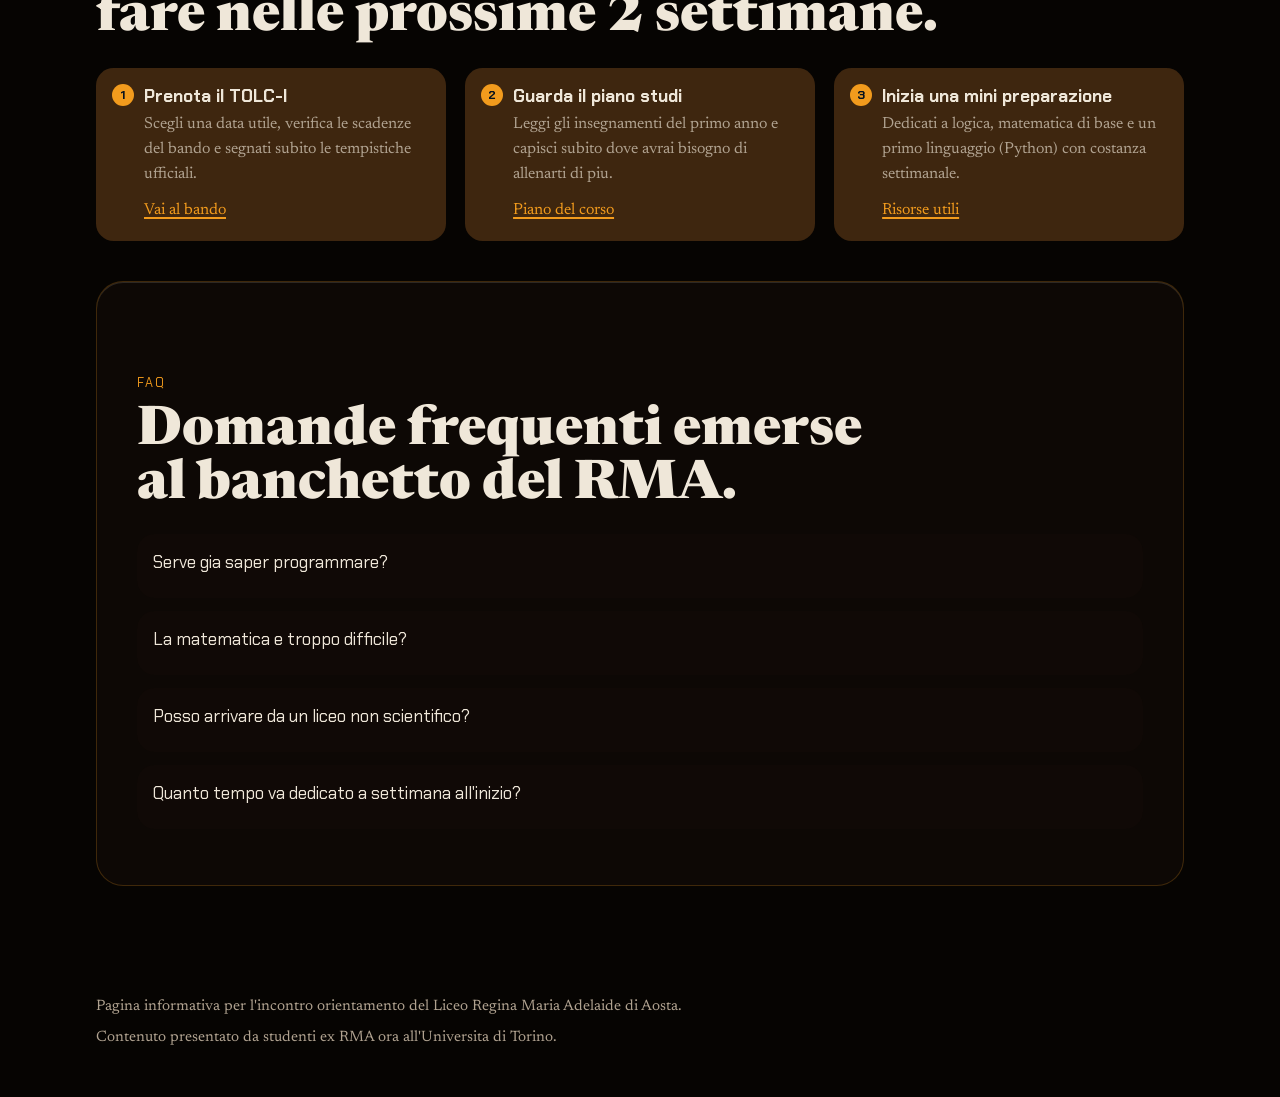
==== commit e0aad5cf: "test1" ====
--- a/index.html
+++ b/index.html
@@ -4,10 +4,11 @@
     <meta charset="UTF-8">
     <meta name="viewport" content="width=device-width, initial-scale=1.0">
     <meta name="description" content="Guida rapida al percorso di Informatica all'Universita di Torino, presentata all'incontro orientativo del Liceo Regina Maria Adelaide di Aosta.">
+    <meta name="theme-color" content="#1c1510">
     <title>UniTo Informatica | Incontro RMA Aosta</title>
     <link rel="preconnect" href="https://fonts.googleapis.com">
     <link rel="preconnect" href="https://fonts.gstatic.com" crossorigin>
-    <link href="https://fonts.googleapis.com/css2?family=Syne:wght@400;700;800&family=DM+Sans:opsz,wght@9..40,400;9..40,500;9..40,600&display=swap" rel="stylesheet">
+    <link href="https://fonts.googleapis.com/css2?family=Chakra+Petch:wght@500;600;700&family=Newsreader:opsz,wght@6..72,400;6..72,600;6..72,800&display=swap" rel="stylesheet">
     <link rel="stylesheet" href="styles.css?v=1.2">
 </head>
 <body>
@@ -49,7 +50,7 @@
                     </p>
                     <div class="hero-actions reveal">
                         <a class="btn btn-primary" href="https://www.unito.it" target="_blank" rel="noopener noreferrer">Sito ufficiale UniTo</a>
-                        <button class="btn btn-secondary" id="copy-link-btn">Condividi questa pagina</button>
+                        <button class="btn btn-secondary" id="copy-link-btn" aria-live="polite">Condividi questa pagina</button>
                     </div>
                 </div>
 
@@ -258,6 +259,6 @@
         <p>Contenuto presentato da studenti ex RMA ora all'Universita di Torino.</p>
     </footer>
 
-    <script src="script.js"></script>
+    <script src="script.js" defer></script>
 </body>
 </html>
--- a/styles.css
+++ b/styles.css
@@ -27,6 +27,14 @@
     box-sizing: border-box;
 }
 
+/* Rimuove highlight tap su mobile per elementi interattivi con stile personalizzato */
+button,
+a,
+summary {
+    -webkit-tap-highlight-color: transparent;
+    touch-action: manipulation;
+}
+
 html {
     scroll-behavior: smooth;
     overflow-x: clip;
@@ -124,6 +132,11 @@
     background: color-mix(in oklch, var(--accent) 30%, var(--bg-soft));
 }
 
+.menu-toggle:focus-visible {
+    outline: 2px solid var(--accent);
+    outline-offset: 2px;
+}
+
 .menu {
     grid-column: 1 / -1;
     display: none;
@@ -145,10 +158,14 @@
     transition: background 200ms ease;
 }
 
-.menu a:hover,
+.menu a:hover {
+    background: color-mix(in oklch, var(--accent) 17%, transparent);
+}
+
 .menu a:focus-visible {
     background: color-mix(in oklch, var(--accent) 17%, transparent);
-    outline: none;
+    outline: 2px solid var(--accent);
+    outline-offset: -2px;
 }
 
 main {
@@ -255,11 +272,26 @@
 .btn-primary {
     background: linear-gradient(130deg, var(--accent) 0%, var(--accent-strong) 100%);
     color: var(--text-on-accent);
+    transition: filter 200ms ease;
+}
+
+.btn-primary:hover {
+    filter: brightness(1.12);
 }
 
 .btn-secondary {
     background: color-mix(in oklch, var(--bg-soft) 78%, var(--accent) 22%);
     color: var(--text);
+    transition: background 200ms ease;
+}
+
+.btn-secondary:hover {
+    background: color-mix(in oklch, var(--bg-soft) 60%, var(--accent) 40%);
+}
+
+.btn:focus-visible {
+    outline: 2px solid var(--accent);
+    outline-offset: 3px;
 }
 
 /* ============================================================
@@ -366,6 +398,7 @@
 .hero-kpis strong {
     font-family: var(--font-display);
     font-size: 1.17rem;
+    font-variant-numeric: tabular-nums;
 }
 
 .hero-kpis span {
@@ -375,6 +408,11 @@
 
 .section {
     padding-top: var(--space-section);
+    scroll-margin-top: 5rem;
+}
+
+#home {
+    scroll-margin-top: 0;
 }
 
 .section-head {
@@ -516,6 +554,7 @@
     font-size: 1.1rem;
     font-weight: 700;
     color: var(--accent);
+    font-variant-numeric: tabular-nums;
 }
 
 .confronto-polito .cstat-val {
@@ -690,6 +729,16 @@
     text-underline-offset: 3px;
 }
 
+.info-card a:hover {
+    color: var(--accent-strong);
+}
+
+.info-card a:focus-visible {
+    outline: 2px solid var(--accent);
+    outline-offset: 2px;
+    border-radius: 2px;
+}
+
 .timeline {
     margin: 1.5rem 0 0;
     padding: 0;
@@ -719,6 +768,12 @@
 .faq-item summary {
     cursor: pointer;
     list-style: none;
+}
+
+.faq-item summary:focus-visible {
+    outline: 2px solid var(--accent);
+    outline-offset: 2px;
+    border-radius: 0.3rem;
 }
 
 .faq-item summary::-webkit-details-marker {
@@ -775,6 +830,11 @@
     pointer-events: auto;
 }
 
+.back-top:focus-visible {
+    outline: 2px solid var(--accent);
+    outline-offset: 3px;
+}
+
 .reveal {
     opacity: 0;
     transform: translateY(18px);
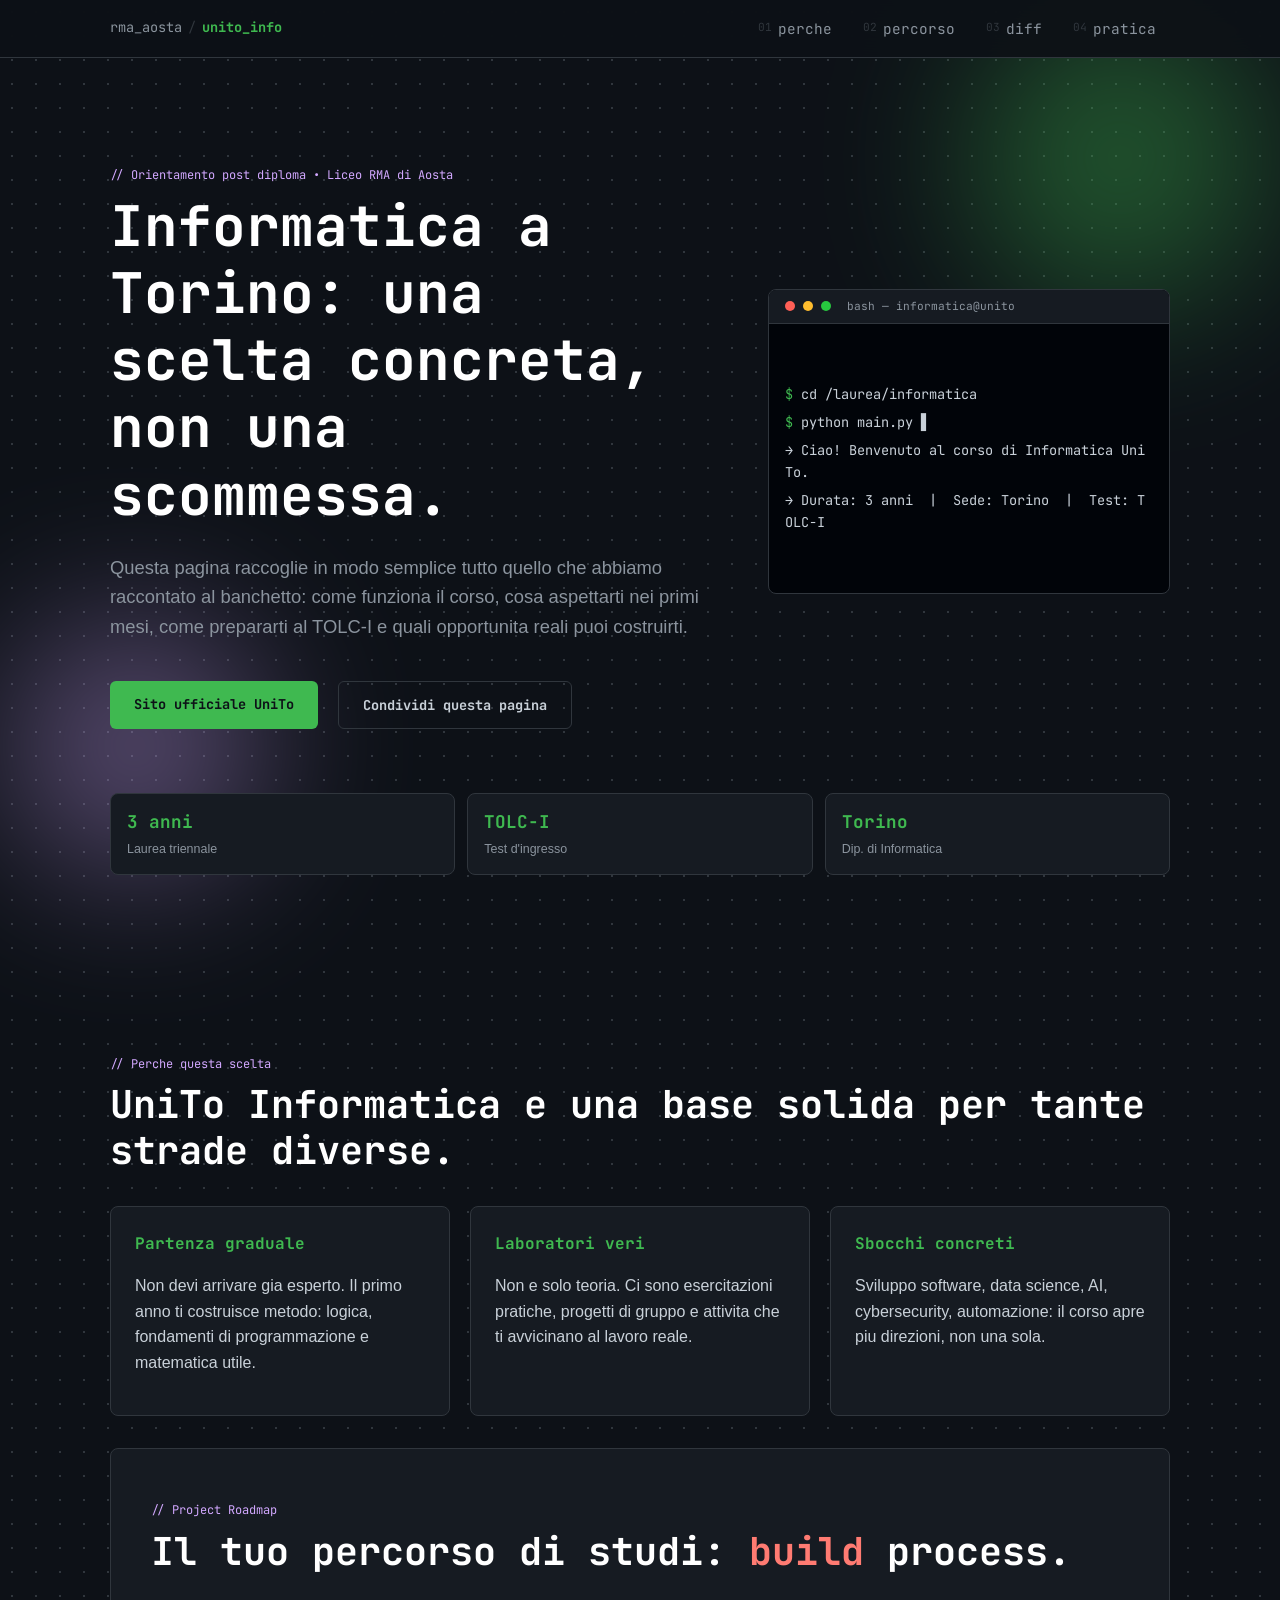
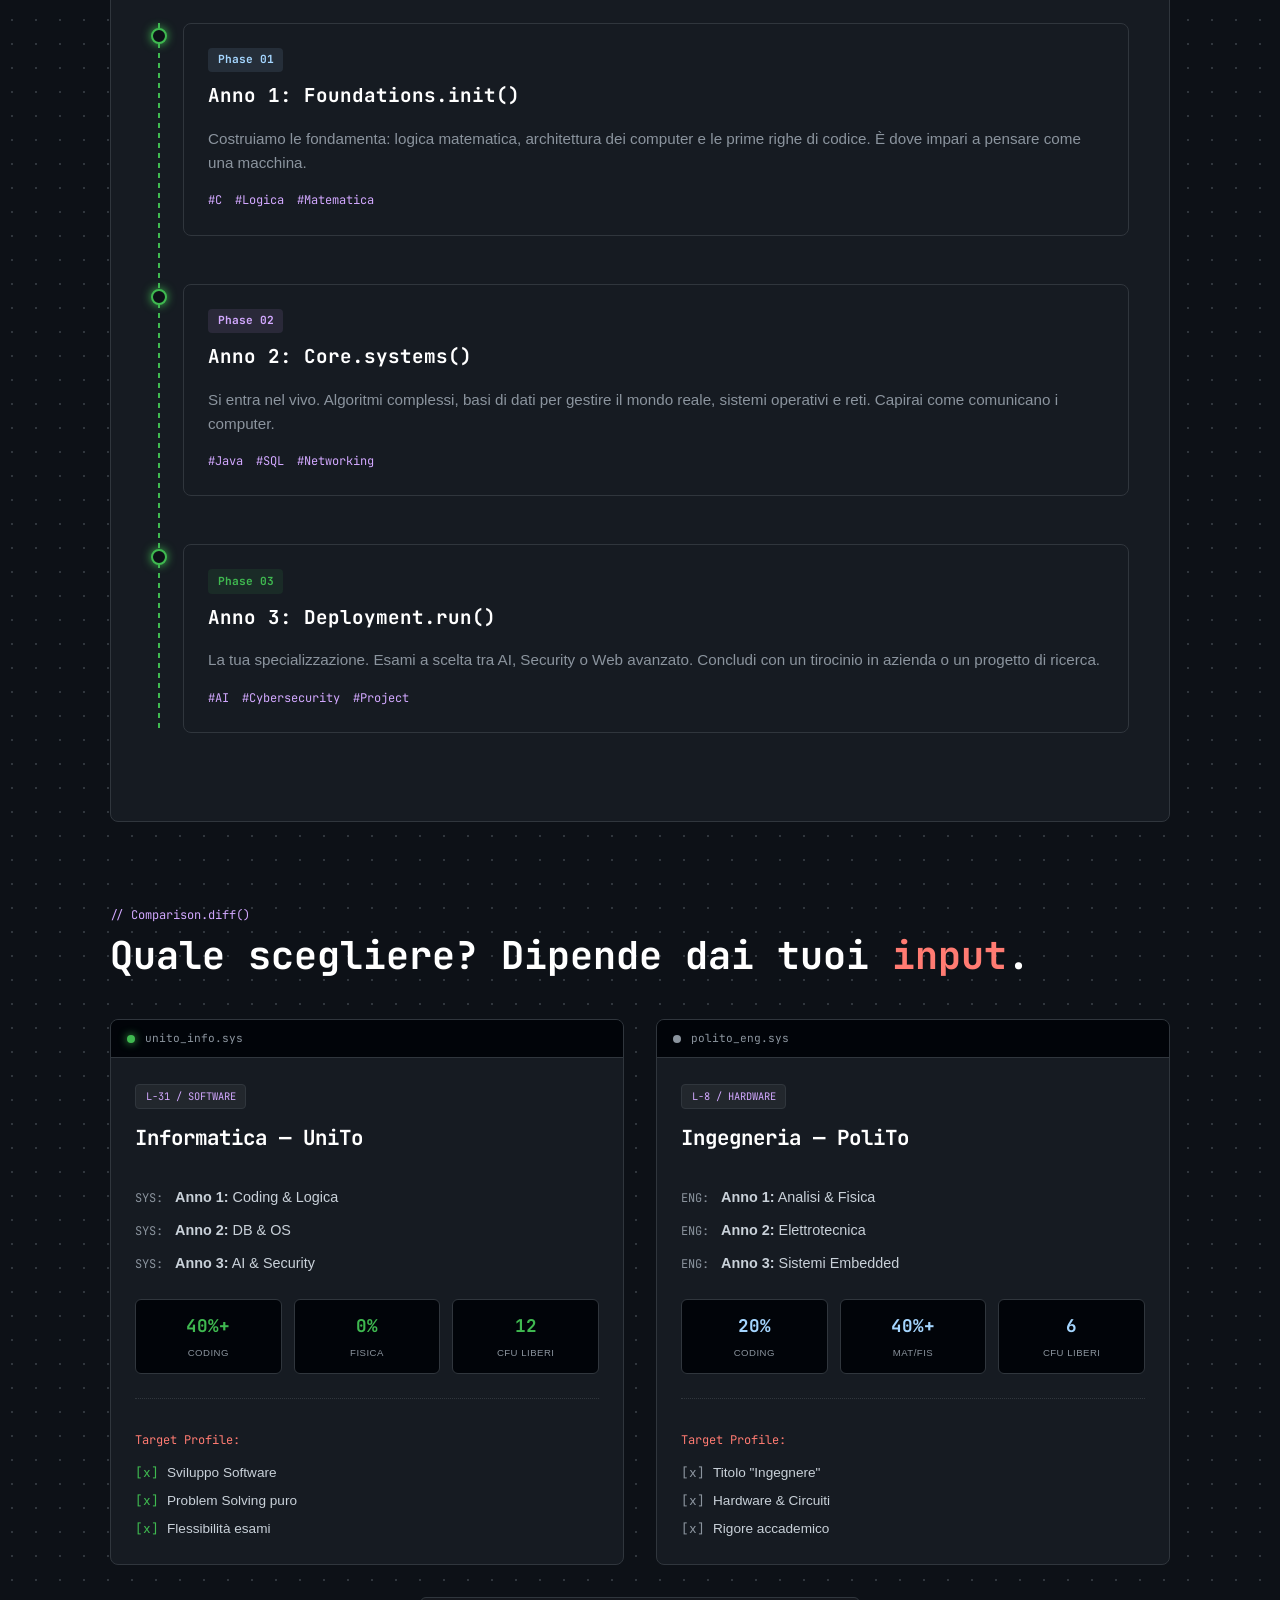
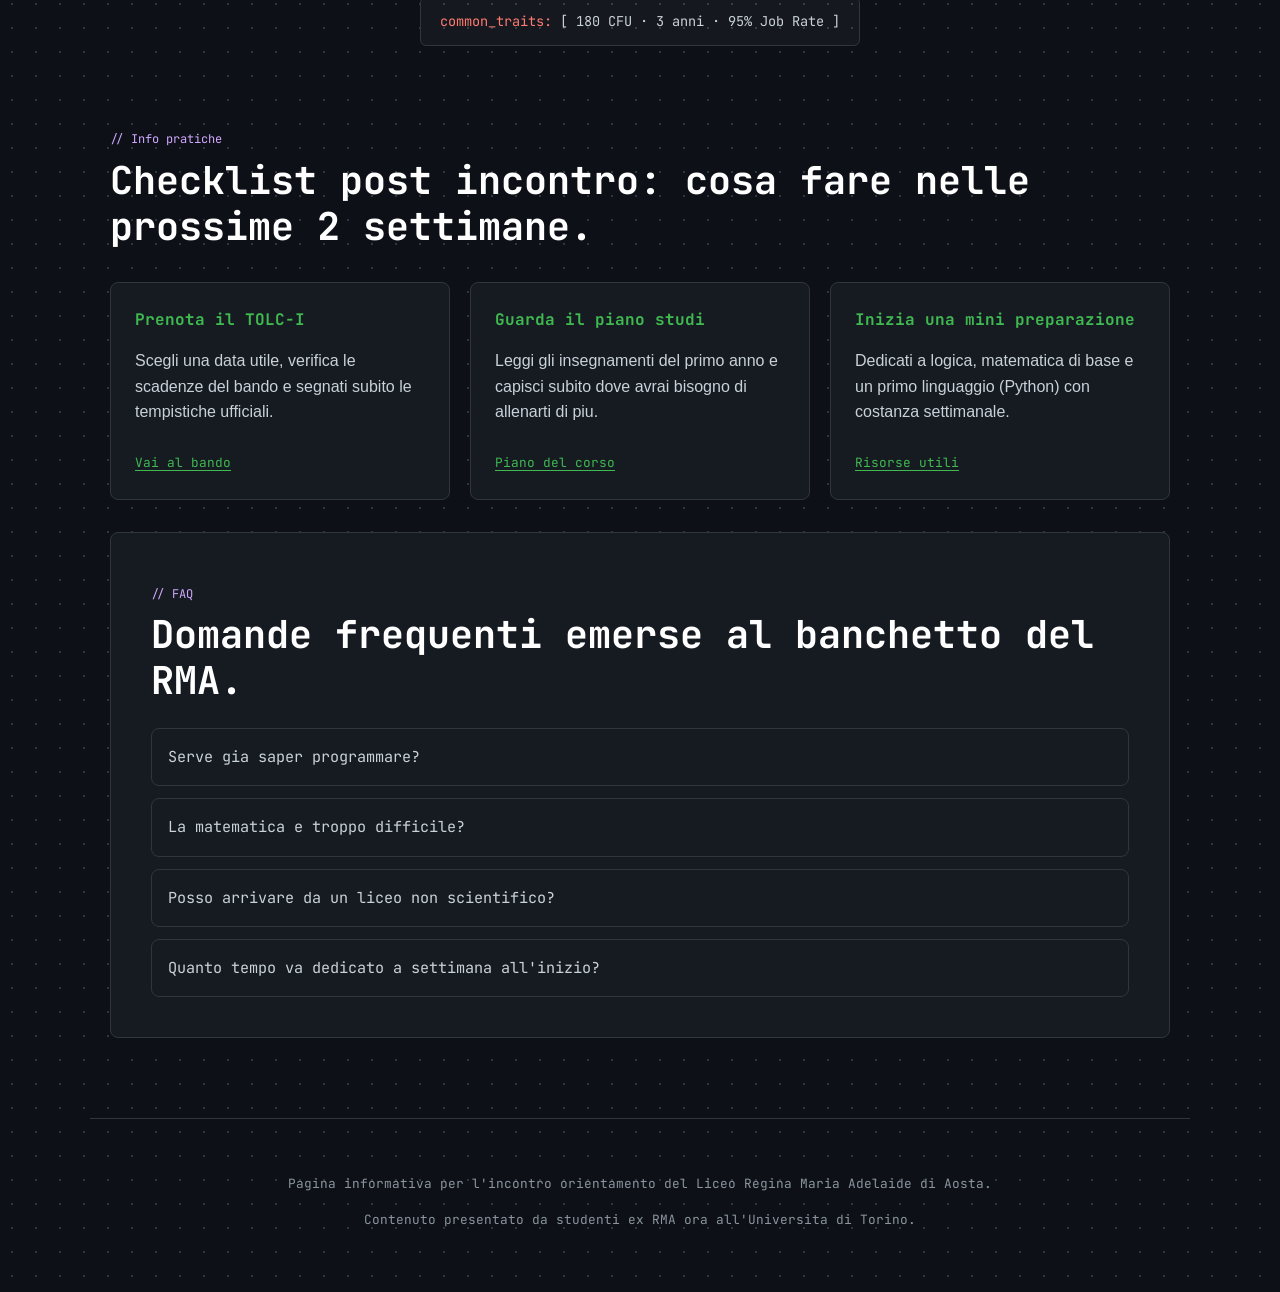
==== commit a52445ff: "commit delle cose" ====
--- a/index.html
+++ b/index.html
@@ -8,7 +8,7 @@
     <title>UniTo Informatica | Incontro RMA Aosta</title>
     <link rel="preconnect" href="https://fonts.googleapis.com">
     <link rel="preconnect" href="https://fonts.gstatic.com" crossorigin>
-    <link href="https://fonts.googleapis.com/css2?family=Chakra+Petch:wght@500;600;700&family=Newsreader:opsz,wght@6..72,400;6..72,600;6..72,800&display=swap" rel="stylesheet">
+    <link href="https://fonts.googleapis.com/css2?family=Chakra+Petch:wght@500;600;700&family=JetBrains+Mono:wght@400;700&family=Newsreader:opsz,wght@6..72,400;6..72,600;6..72,800&display=swap" rel="stylesheet">
     <link rel="stylesheet" href="styles.css?v=1.2">
 </head>
 <body>
@@ -17,21 +17,23 @@
     <header class="topbar">
         <div class="topbar-inner">
             <a class="brand" href="#home" aria-label="Torna all'inizio">
-                <span class="brand-main">UniTo Informatica</span>
-                <span class="brand-sub">Incontro RMA Aosta</span>
+                <span class="brand-root">rma_aosta</span>
+                <span class="brand-sep">/</span>
+                <span class="brand-main">unito_info</span>
             </a>
 
-            <button class="menu-toggle" id="menu-toggle" aria-expanded="false" aria-controls="menu-links" aria-label="Apri menu di navigazione">
-                Menu
-            </button>
-
-            <nav class="menu" id="menu-links" aria-label="Navigazione principale">
-                <a href="#perche">Perche UniTo</a>
-                <a href="#percorso">Percorso</a>
-                <a href="#confronto">UniTo vs PoliTo</a>
-                <a href="#info">Info pratiche</a>
-                <a href="#faq">FAQ</a>
-            </nav>
+            <div class="topbar-right">
+                <nav class="menu" id="menu-links" aria-label="Navigazione principale">
+                    <a href="#perche"><span class="nav-num">01</span>perche</a>
+                    <a href="#percorso"><span class="nav-num">02</span>percorso</a>
+                    <a href="#confronto"><span class="nav-num">03</span>diff</a>
+                    <a href="#info"><span class="nav-num">04</span>pratica</a>
+                </nav>
+
+                <button class="menu-toggle" id="menu-toggle" aria-expanded="false" aria-controls="menu-links" aria-label="Apri menu di navigazione">
+                    <span class="menu-icon"></span>
+                </button>
+            </div>
         </div>
     </header>
 
@@ -62,10 +64,7 @@
                         <span class="terminal-title">bash — informatica@unito</span>
                     </div>
                     <div class="terminal-body">
-                        <p><span class="t-prompt">$</span> cd /laurea/informatica</p>
-                        <p><span class="t-prompt">$</span> python main.py <span class="t-cursor">▋</span></p>
-                        <p class="t-out">→ Ciao! Benvenuto al corso di Informatica UniTo.</p>
-                        <p class="t-out">→ Durata: 3 anni  |  Sede: Torino  |  Test: TOLC-I</p>
+                        <p><span class="t-prompt">$</span> cd /laurea/informatica</p><p><span class="t-prompt">$</span> python main.py <span class="t-cursor">▋</span></p><p class="t-out">→ Ciao! Benvenuto al corso di Informatica UniTo.</p><p class="t-out">→ Durata: 3 anni  |  Sede: Torino  |  Test: TOLC-I</p>
                     </div>
                 </div>
             </div>
@@ -110,93 +109,155 @@
 
         <section class="section section-alt percorso-section" id="percorso">
             <div class="section-head reveal">
-                <p class="eyebrow">Percorso</p>
-                <h2>Dal primo semestre al lavoro: cosa succede davvero.</h2>
-            </div>
-
-            <ol class="timeline">
-                <li class="timeline-item reveal">
-                    <h3>1. Primo anno</h3>
-                    <p>Fondamenti di programmazione, matematica discreta, analisi e architettura dei calcolatori. Qui si costruiscono le basi.</p>
-                </li>
-                <li class="timeline-item reveal">
-                    <h3>2. Secondo anno</h3>
-                    <p>Algoritmi, basi di dati, sistemi operativi e reti. Inizi a vedere come i pezzi si incastrano in sistemi completi.</p>
-                </li>
-                <li class="timeline-item reveal">
-                    <h3>3. Terzo anno</h3>
-                    <p>Esami a scelta, progetto finale e collegamento con aziende/stage. Inizi a specializzarti nella direzione che preferisci.</p>
-                </li>
-            </ol>
+                <p class="eyebrow">Project Roadmap</p>
+                <h2>Il tuo percorso di studi: <span class="syntax-keyword">build</span> process.</h2>
+            </div>
+
+            <div class="roadmap reveal">
+                <div class="roadmap-item">
+                    <div class="roadmap-dot active"></div>
+                    <div class="roadmap-content">
+                        <div class="roadmap-header">
+                            <span class="roadmap-tag tag-blue">Phase 01</span>
+                            <h3>Anno 1: Foundations.init()</h3>
+                        </div>
+                        <p>Costruiamo le fondamenta: logica matematica, architettura dei computer e le prime righe di codice. È dove impari a pensare come una macchina.</p>
+                        <div class="roadmap-stack">
+                            <span>#C</span> <span>#Logica</span> <span>#Matematica</span>
+                        </div>
+                    </div>
+                </div>
+
+                <div class="roadmap-item">
+                    <div class="roadmap-dot active"></div>
+                    <div class="roadmap-content">
+                        <div class="roadmap-header">
+                            <span class="roadmap-tag tag-purple">Phase 02</span>
+                            <h3>Anno 2: Core.systems()</h3>
+                        </div>
+                        <p>Si entra nel vivo. Algoritmi complessi, basi di dati per gestire il mondo reale, sistemi operativi e reti. Capirai come comunicano i computer.</p>
+                        <div class="roadmap-stack">
+                            <span>#Java</span> <span>#SQL</span> <span>#Networking</span>
+                        </div>
+                    </div>
+                </div>
+
+                <div class="roadmap-item">
+                    <div class="roadmap-dot active"></div>
+                    <div class="roadmap-content">
+                        <div class="roadmap-header">
+                            <span class="roadmap-tag tag-green">Phase 03</span>
+                            <h3>Anno 3: Deployment.run()</h3>
+                        </div>
+                        <p>La tua specializzazione. Esami a scelta tra AI, Security o Web avanzato. Concludi con un tirocinio in azienda o un progetto di ricerca.</p>
+                        <div class="roadmap-stack">
+                            <span>#AI</span> <span>#Cybersecurity</span> <span>#Project</span>
+                        </div>
+                    </div>
+                </div>
+            </div>
         </section>
 
         <section class="section confronto-section" id="confronto">
             <div class="section-head reveal">
-                <p class="eyebrow">UniTo vs PoliTo</p>
-                <h2>Quale scegliere? Dipende da te.</h2>
+                <p class="eyebrow">Comparison.diff()</p>
+                <h2>Quale scegliere? Dipende dai tuoi <span class="syntax-keyword">input</span>.</h2>
             </div>
 
             <div class="confronto-grid">
+                <!-- UniTo Card -->
                 <div class="confronto-col confronto-unito reveal">
+                    <div class="confronto-top-bar">
+                        <span class="status-dot"></span>
+                        <span class="file-name">unito_info.sys</span>
+                    </div>
                     <div class="confronto-header">
-                        <span class="confronto-badge unito-badge">L-31</span>
+                        <span class="confronto-badge unito-badge">L-31 / SOFTWARE</span>
                         <h3>Informatica — UniTo</h3>
-                        <p class="confronto-subtitle">Software-centric, flessibile</p>
-                    </div>
-                    <ul class="confronto-list">
-                        <li><strong>Anno 1:</strong> Programmazione, Algoritmi, Matematica discreta</li>
-                        <li><strong>Anno 2:</strong> Basi di dati, Sistemi operativi, Reti</li>
-                        <li><strong>Anno 3:</strong> Scegli tra AI, Cybersecurity, Cloud, SW avanzato</li>
-                    </ul>
-                    <div class="confronto-stats">
-                        <div class="cstat"><span class="cstat-val">40%+</span><span class="cstat-label">Coding</span></div>
-                        <div class="cstat"><span class="cstat-val">0%</span><span class="cstat-label">Fisica / HW</span></div>
-                        <div class="cstat"><span class="cstat-val">12 CFU</span><span class="cstat-label">Liberi</span></div>
-                    </div>
-                    <div class="confronto-profilo">
-                        <p class="confronto-profilo-label">Scegli UniTo se:</p>
-                        <ul>
-                            <li>Ami programmare e costruire software</li>
-                            <li>Preferisci pratica a teoria astratta</li>
-                            <li>Vuoi lavorare subito dopo la triennale</li>
-                            <li>Non ti interessa hardware o circuiti</li>
+                    </div>
+                    
+                    <div class="confronto-body">
+                        <ul class="confronto-list">
+                            <li><span class="list-prefix">SYS:</span> <strong>Anno 1:</strong> Coding & Logica</li>
+                            <li><span class="list-prefix">SYS:</span> <strong>Anno 2:</strong> DB & OS</li>
+                            <li><span class="list-prefix">SYS:</span> <strong>Anno 3:</strong> AI & Security</li>
                         </ul>
-                    </div>
-                </div>
-
+
+                        <div class="confronto-stats">
+                            <div class="cstat">
+                                <span class="cstat-val">40%+</span>
+                                <span class="cstat-label">Coding</span>
+                            </div>
+                            <div class="cstat">
+                                <span class="cstat-val">0%</span>
+                                <span class="cstat-label">Fisica</span>
+                            </div>
+                            <div class="cstat">
+                                <span class="cstat-val">12</span>
+                                <span class="cstat-label">CFU Liberi</span>
+                            </div>
+                        </div>
+
+                        <div class="confronto-profilo">
+                            <p class="confronto-profilo-label">Target Profile:</p>
+                            <ul>
+                                <li><span class="check-box">[x]</span> Sviluppo Software</li>
+                                <li><span class="check-box">[x]</span> Problem Solving puro</li>
+                                <li><span class="check-box">[x]</span> Flessibilità esami</li>
+                            </ul>
+                        </div>
+                    </div>
+                </div>
+
+                <!-- PoliTo Card -->
                 <div class="confronto-col confronto-polito reveal">
+                    <div class="confronto-top-bar">
+                        <span class="status-dot"></span>
+                        <span class="file-name">polito_eng.sys</span>
+                    </div>
                     <div class="confronto-header">
-                        <span class="confronto-badge polito-badge">L-8</span>
-                        <h3>Ingegneria Informatica — PoliTo</h3>
-                        <p class="confronto-subtitle">HW + SW, percorso ingegneristico</p>
-                    </div>
-                    <ul class="confronto-list">
-                        <li><strong>Anno 1:</strong> Analisi, Fisica, Chimica, Circuiti</li>
-                        <li><strong>Anno 2:</strong> Elettromagnetismo, HW, Matematica II</li>
-                        <li><strong>Anno 3:</strong> Sistemi embedded, Segnali, Reti telecom</li>
-                    </ul>
-                    <div class="confronto-stats">
-                        <div class="cstat"><span class="cstat-val">20%</span><span class="cstat-label">Coding</span></div>
-                        <div class="cstat"><span class="cstat-val">40%+</span><span class="cstat-label">Mat / Fisica</span></div>
-                        <div class="cstat"><span class="cstat-val">6 CFU</span><span class="cstat-label">Liberi</span></div>
-                    </div>
-                    <div class="confronto-profilo">
-                        <p class="confronto-profilo-label">Scegli PoliTo se:</p>
-                        <ul>
-                            <li>Sei forte in matematica e fisica</li>
-                            <li>Ti affascina hardware e circuiti</li>
-                            <li>Pensi subito a una magistrale in ingegneria</li>
-                            <li>Vuoi il titolo di "Ingegnere" (protetto)</li>
+                        <span class="confronto-badge polito-badge">L-8 / HARDWARE</span>
+                        <h3>Ingegneria — PoliTo</h3>
+                    </div>
+
+                    <div class="confronto-body">
+                        <ul class="confronto-list">
+                            <li><span class="list-prefix">ENG:</span> <strong>Anno 1:</strong> Analisi & Fisica</li>
+                            <li><span class="list-prefix">ENG:</span> <strong>Anno 2:</strong> Elettrotecnica</li>
+                            <li><span class="list-prefix">ENG:</span> <strong>Anno 3:</strong> Sistemi Embedded</li>
                         </ul>
+
+                        <div class="confronto-stats">
+                            <div class="cstat">
+                                <span class="cstat-val">20%</span>
+                                <span class="cstat-label">Coding</span>
+                            </div>
+                            <div class="cstat">
+                                <span class="cstat-val">40%+</span>
+                                <span class="cstat-label">Mat/Fis</span>
+                            </div>
+                            <div class="cstat">
+                                <span class="cstat-val">6</span>
+                                <span class="cstat-label">CFU Liberi</span>
+                            </div>
+                        </div>
+
+                        <div class="confronto-profilo">
+                            <p class="confronto-profilo-label">Target Profile:</p>
+                            <ul>
+                                <li><span class="check-box">[x]</span> Titolo "Ingegnere"</li>
+                                <li><span class="check-box">[x]</span> Hardware & Circuiti</li>
+                                <li><span class="check-box">[x]</span> Rigore accademico</li>
+                            </ul>
+                        </div>
                     </div>
                 </div>
             </div>
 
             <div class="confronto-bottom reveal">
                 <div class="confronto-comune">
-                    <strong>In comune:</strong> 180 CFU · 3 anni · 95% occupazione entro 1 anno · €25–32k entry level
-                </div>
-                <p class="confronto-nota">(*) "Ingegnere" è un titolo professionale protetto, specifico del percorso L-8 PoliTo.</p>
+                    <span class="syntax-keyword">common_traits:</span> [ 180 CFU · 3 anni · 95% Job Rate ]
+                </div>
             </div>
         </section>
 
--- a/styles.css
+++ b/styles.css
@@ -1,946 +1,721 @@
 :root {
     color-scheme: dark;
-    --bg:          oklch(11% 0.01 60);
-    --bg-soft:     oklch(15% 0.015 58);
-    --bg-alt:      oklch(13% 0.012 60);
-    --text:        oklch(93% 0.02 80);
-    --muted:       oklch(72% 0.03 75);
-    --accent:      oklch(76% 0.16 68);
-    --accent-strong: oklch(65% 0.18 62);
-    --accent-warm: oklch(60% 0.14 50);
-    --radius: 1.1rem;
-    --radius-lg: 1.7rem;
-    --shadow: 0 22px 55px rgba(0, 0, 0, 0.5);
-    --content-width: 1120px;
-    --space-section: clamp(2.8rem, 7vw, 4.8rem);
-    --font-display: "Chakra Petch", sans-serif;
-    --font-body: "Newsreader", Georgia, serif;
-    --text-on-accent: oklch(15% 0.015 58);
-    --border-subtle: color-mix(in oklch, var(--text) 10%, transparent);
-    --border-faint:  color-mix(in oklch, var(--text) 7%, transparent);
-    --bg-terminal: #0d1117;
-    --bg-terminal-bar: #161b22;
-    --text-terminal: #c9d1d9;
-}
-
-* {
-    box-sizing: border-box;
-}
-
-/* Rimuove highlight tap su mobile per elementi interattivi con stile personalizzato */
-button,
-a,
-summary {
+    --bg:           #0d1117;
+    --bg-soft:      #161b22;
+    --text:         #c9d1d9;
+    --muted:        #8b949e;
+    --accent:       #3fb950;
+    --accent-warm:  #a5d6ff;
+    --syntax-keyword: #ff7b72;
+    --syntax-fn:    #d2a8ff;
+    --syntax-str:   #a5d6ff;
+    
+    --border-subtle: #30363d;
+    --radius: 8px;
+    --font-display: "JetBrains Mono", monospace;
+    --font-body: "Inter", sans-serif;
+}
+
+* { box-sizing: border-box; }
+html, body {
+    margin: 0;
+    padding: 0;
+    width: 100%;
+    overflow-x: hidden; /* FONDAMENTALE: blocca lo scorrimento laterale */
+}
+
+/* --- Accessibility Skip Link --- */
+.skip-link {
+    position: absolute;
+    top: -100px;
+    left: 0;
+    background: var(--accent);
+    color: #fff;
+    padding: 1rem;
+    z-index: 999;
+    font-family: var(--font-display);
+    text-decoration: none;
+    transition: top 0.2s;
+}
+
+.skip-link:focus {
+    top: 0;
+}
+
+body {
+    font-family: var(--font-body);
+    background: var(--bg);
+    background-image: radial-gradient(var(--border-subtle) 1px, transparent 1px);
+    background-size: 24px 24px;
+    color: var(--text);
+    line-height: 1.6;
+}
+
+main { 
+    max-width: 1100px; 
+    margin: 0 auto; 
+    padding: 0 1.25rem 5rem; 
+    width: 100%;
+}
+
+/* --- Utility --- */
+.syntax-keyword { color: var(--syntax-keyword); font-family: var(--font-display); }
+.eyebrow { font-family: var(--font-display); font-size: 0.75rem; color: var(--syntax-fn); margin-bottom: 0.5rem; display: block; }
+.eyebrow::before { content: "// "; }
+
+/* --- Topbar & Menu --- */
+.topbar { 
+    position: sticky; 
+    top: 0; 
+    z-index: 100; 
+    background: rgba(13, 17, 23, 0.95); 
+    backdrop-filter: blur(16px); 
+    border-bottom: 1px solid var(--border-subtle); 
+    width: 100%;
+}
+
+.topbar-inner { 
+    max-width: 1100px; 
+    margin: 0 auto; 
+    padding: 0.6rem 1.25rem; 
+    display: flex; 
+    justify-content: space-between; 
+    align-items: center; 
+}
+
+.brand {
+    display: flex;
+    align-items: center;
+    gap: 6px;
+    text-decoration: none;
+    font-family: var(--font-display);
+    font-size: 0.85rem;
+}
+
+.brand-root { color: var(--muted); }
+.brand-sep { color: var(--border-subtle); }
+.brand-main { color: var(--accent); font-weight: 700; }
+
+.topbar-right {
+    display: flex;
+    align-items: center;
+    gap: 2rem;
+}
+
+.menu { display: none; gap: 0.25rem; }
+@media (min-width: 860px) { .menu { display: flex; } }
+
+.menu a {
+    font-family: var(--font-display);
+    font-size: 0.9rem;
+    color: var(--muted);
+    text-decoration: none;
+    padding: 0.45rem 0.85rem;
+    border-radius: 4px;
+    transition: background 0.2s, color 0.2s;
+    display: flex;
+    align-items: center;
+    gap: 6px;
+}
+
+.nav-num { color: var(--border-subtle); font-size: 0.7rem; }
+.menu a:hover {
+    background: rgba(255, 255, 255, 0.05);
+    color: #fff;
+}
+.menu a:hover .nav-num { color: var(--syntax-fn); }
+.menu a:focus-visible {
+    outline: 2px solid var(--accent);
+    outline-offset: 2px;
+    color: #fff;
+}
+
+.menu-toggle {
+    background: transparent;
+    border: 1px solid var(--border-subtle);
+    width: 36px;
+    height: 36px;
+    border-radius: 4px;
+    cursor: pointer;
+    display: flex;
+    align-items: center;
+    justify-content: center;
+    position: relative;
     -webkit-tap-highlight-color: transparent;
     touch-action: manipulation;
 }
-
-html {
-    scroll-behavior: smooth;
-    overflow-x: clip;
-}
-
-body {
-    margin: 0;
-    min-height: 100vh;
-    overflow-x: clip;
-    font-family: var(--font-body);
-    background: var(--bg);
-    color: var(--text);
-    line-height: 1.55;
-}
-
-a {
-    color: inherit;
-}
-
-.skip-link {
-    position: absolute;
-    left: -999px;
-    top: auto;
-}
-
-.skip-link:focus {
-    left: 1rem;
-    top: 1rem;
-    z-index: 999;
-    padding: 0.6rem 0.9rem;
-    border-radius: 0.55rem;
-    background: var(--accent);
-    color: var(--text-on-accent);
-    font-family: var(--font-display);
-    font-weight: 700;
-}
-
-.topbar {
-    position: sticky;
-    top: 0;
-    z-index: 30;
-    backdrop-filter: blur(10px);
-    background: color-mix(in oklch, var(--bg-soft) 95%, transparent);
-    border-bottom: 1px solid color-mix(in oklch, var(--text) 8%, transparent);
-}
-
-.topbar-inner {
-    max-width: var(--content-width);
-    margin: 0 auto;
-    padding: 0.9rem 1rem;
-    display: grid;
-    grid-template-columns: minmax(0, 1fr) auto;
-    gap: 0.8rem;
-    align-items: center;
-}
-
-.brand {
-    display: inline-flex;
-    flex-direction: column;
-    text-decoration: none;
-    align-self: center;
-    min-width: 0;
-}
-
-.brand-main {
-    font-family: var(--font-display);
-    font-size: clamp(1.05rem, 2.4vw, 1.35rem);
-    letter-spacing: 0.02em;
-    font-weight: 700;
-}
-
-.brand-sub {
-    font-size: 0.78rem;
-    color: color-mix(in oklch, var(--muted) 84%, transparent);
-}
-
-.menu-toggle {
-    justify-self: end;
-    border: 0;
-    border-radius: 999px;
-    background: color-mix(in oklch, var(--accent) 22%, var(--bg-soft));
-    color: var(--text);
-    padding: 0.45rem 0.95rem;
-    font-family: var(--font-display);
-    font-size: 0.82rem;
-    font-weight: 700;
-    text-transform: uppercase;
-    letter-spacing: 0.08em;
-    white-space: nowrap;
-    cursor: pointer;
-    transition: background 200ms ease;
-}
-
-.menu-toggle:hover {
-    background: color-mix(in oklch, var(--accent) 30%, var(--bg-soft));
-}
-
 .menu-toggle:focus-visible {
     outline: 2px solid var(--accent);
     outline-offset: 2px;
 }
-
-.menu {
-    grid-column: 1 / -1;
-    display: none;
+@media (min-width: 860px) { .menu-toggle { display: none; } }
+
+.menu-icon, .menu-icon::before, .menu-icon::after {
+    width: 16px;
+    height: 2px;
+    background: var(--text);
+    display: block;
+    transition: 0.3s;
+    position: absolute;
+}
+.menu-icon::before, .menu-icon::after { content: ""; }
+.menu-icon::before { transform: translateY(-5px); }
+.menu-icon::after { transform: translateY(5px); }
+
+/* --- Sections --- */
+.section {
+    padding-top: clamp(2.5rem, 7vw, 4.5rem);
+    scroll-margin-top: 4.5rem;
+}
+
+.section-head {
+    margin-bottom: 0.5rem;
+}
+
+.section-head h2 {
+    margin: 0.5rem 0 0;
+    font-family: var(--font-display);
+    font-size: clamp(1.5rem, 4vw, 2.4rem);
+    color: #fff;
+    line-height: 1.2;
+}
+
+.section-alt {
     background: var(--bg-soft);
+    border: 1px solid var(--border-subtle);
     border-radius: var(--radius);
-    padding: 0.55rem;
-}
-
-.menu.is-open {
-    display: grid;
-}
-
-.menu a {
-    padding: 0.7rem 0.75rem;
-    border-radius: 0.7rem;
-    text-decoration: none;
-    font-family: var(--font-display);
-    font-size: 0.9rem;
-    transition: background 200ms ease;
-}
-
-.menu a:hover {
-    background: color-mix(in oklch, var(--accent) 17%, transparent);
-}
-
-.menu a:focus-visible {
-    background: color-mix(in oklch, var(--accent) 17%, transparent);
-    outline: 2px solid var(--accent);
-    outline-offset: -2px;
-}
-
-main {
-    max-width: var(--content-width);
-    margin: 0 auto;
-    padding: 0 1rem 4.5rem;
-}
-
+    padding: clamp(1.5rem, 4vw, 2.5rem);
+    margin-top: clamp(1rem, 3vw, 2rem);
+}
+
+/* --- Hero --- */
 .hero {
     position: relative;
-    padding-top: clamp(2.6rem, 8vw, 7rem);
-    padding-bottom: clamp(2.8rem, 9vw, 6.5rem);
-}
-
-.hero-layout {
-    display: grid;
-    grid-template-columns: 1fr 1fr;
-    gap: 3rem;
-    align-items: center;
-}
-
-.hero-copy {
+    padding: 2.5rem 0 3rem;
     display: flex;
     flex-direction: column;
+    gap: 2.5rem;
+}
+
+@media (min-width: 960px) {
+    .hero {
+        padding: 6rem 0;
+        gap: 4rem;
+    }
 }
 
 .hero-glow {
     position: absolute;
-    filter: blur(120px);
+    filter: blur(80px);
     pointer-events: none;
     border-radius: 50%;
     z-index: -1;
+    opacity: 0.4;
 }
 
 .hero-glow-a {
-    width: min(80vw, 560px);
-    height: min(80vw, 560px);
-    top: -6rem;
-    right: -10rem;
-    background: color-mix(in oklch, var(--accent) 28%, transparent);
+    width: 300px;
+    height: 300px;
+    top: -50px;
+    right: -100px;
+    background: var(--accent);
 }
 
 .hero-glow-b {
-    width: min(70vw, 420px);
-    height: min(70vw, 420px);
+    width: 250px;
+    height: 250px;
+    bottom: 100px;
+    left: -100px;
+    background: var(--syntax-fn);
+}
+
+.hero-layout {
+    display: grid;
+    grid-template-columns: 1fr;
+    gap: 2rem;
+}
+
+@media (min-width: 960px) {
+    .hero-layout { grid-template-columns: 1.2fr 0.8fr; align-items: center; gap: 3.5rem; }
+}
+
+h1 { 
+    font-family: var(--font-display); 
+    font-size: clamp(1.8rem, 5vw, 3.5rem); 
+    line-height: 1.2; 
+    margin: 0; 
+    color: #fff; 
+}
+
+.hero-text {
+    margin: 1.5rem 0 2rem;
+    font-size: 1.15rem;
+    color: var(--muted);
+    max-width: 60ch;
+}
+
+.hero-actions {
+    display: flex;
+    gap: 1.25rem;
+    flex-wrap: wrap;
+    margin-top: 2.5rem;
+}
+
+.terminal { background: #010409; border: 1px solid var(--border-subtle); border-radius: 8px; overflow: hidden; font-family: var(--font-display); font-size: 0.85rem; max-width: 100%; }
+.terminal-bar { background: #161b22; padding: 0.5rem 1rem; display: flex; gap: 8px; border-bottom: 1px solid var(--border-subtle); align-items: center; }
+.terminal-dot { width: 10px; height: 10px; border-radius: 50%; }
+.terminal-dot:nth-child(1) { background: #ff5f56; }
+.terminal-dot:nth-child(2) { background: #ffbd2e; }
+.terminal-dot:nth-child(3) { background: #27c93f; }
+.terminal-title { font-size: 0.7rem; color: var(--muted); margin-left: 0.5rem; }
+.terminal-body { padding: 1rem; overflow-x: auto; white-space: pre-wrap; word-break: break-all; }
+.terminal-body p { margin: 0 0 0.4rem; padding: 0; }
+.terminal-body p:last-child { margin-bottom: 0; }
+.t-prompt { color: var(--accent); }
+
+/* --- Roadmap (Percorso) --- */
+.roadmap {
+    position: relative;
+    padding-left: 2rem;
+    margin-top: 3rem;
+}
+
+.roadmap::before {
+    content: "";
+    position: absolute;
+    left: 7px;
+    top: 0;
     bottom: 0;
-    left: -8rem;
-    background: color-mix(in oklch, var(--accent-warm) 22%, transparent);
-}
-
-.eyebrow {
-    margin: 0 0 0.55rem;
-    font-family: var(--font-display);
-    font-size: 0.8rem;
-    letter-spacing: 0.14em;
-    text-transform: uppercase;
+    width: 2px;
+    background-image: linear-gradient(to bottom, var(--accent) 50%, transparent 50%);
+    background-size: 2px 10px;
+}
+
+.roadmap-item {
+    position: relative;
+    margin-bottom: 3rem;
+}
+
+.roadmap-dot {
+    position: absolute;
+    left: -2rem;
+    top: 5px;
+    width: 16px;
+    height: 16px;
+    background: var(--bg);
+    border: 2px solid var(--accent);
+    border-radius: 50%;
+    z-index: 2;
+}
+
+.roadmap-dot.active {
+    box-shadow: 0 0 10px var(--accent);
+}
+
+.roadmap-content {
+    background: var(--bg-soft);
+    border: 1px solid var(--border-subtle);
+    padding: 1.5rem;
+    border-radius: 8px;
+    transition: transform 0.2s ease;
+}
+
+.roadmap-header {
+    display: flex;
+    flex-direction: column;
+    gap: 0.5rem;
+    margin-bottom: 1rem;
+}
+
+.roadmap-tag {
+    font-family: var(--font-display);
+    font-size: 0.7rem;
+    padding: 0.2rem 0.6rem;
+    border-radius: 4px;
+    width: fit-content;
+    font-weight: bold;
+}
+
+.tag-blue { background: rgba(165, 214, 255, 0.1); color: var(--syntax-str); }
+.tag-purple { background: rgba(210, 168, 255, 0.1); color: var(--syntax-fn); }
+.tag-green { background: rgba(63, 185, 80, 0.1); color: var(--accent); }
+
+.roadmap-content h3 {
+    margin: 0;
+    font-family: var(--font-display);
+    font-size: 1.2rem;
+    color: #fff;
+}
+
+.roadmap-content p {
+    margin: 0.75rem 0;
+    color: var(--muted);
+    font-size: 0.95rem;
+}
+
+.roadmap-stack {
+    display: flex;
+    gap: 0.8rem;
+    flex-wrap: wrap;
+    margin-top: 1rem;
+}
+
+.roadmap-stack span {
+    font-family: var(--font-display);
+    font-size: 0.75rem;
+    color: var(--syntax-fn);
+}
+
+/* --- Features & Info Cards --- */
+.feature-grid, .cards {
+    display: grid;
+    gap: 1.25rem;
+    margin-top: 2rem;
+}
+@media (min-width: 768px) { .feature-grid, .cards { grid-template-columns: repeat(3, 1fr); } }
+
+.feature, .info-card {
+    background: var(--bg-soft);
+    border: 1px solid var(--border-subtle);
+    padding: 1.5rem;
+    border-radius: 8px;
+}
+
+.feature h3, .info-card h3 {
+    font-family: var(--font-display);
+    font-size: 1rem;
     color: var(--accent);
-}
-
-h1,
-h2,
-h3 {
-    line-height: 1;
-    margin: 0;
-    font-weight: 800;
-}
-
-h1 {
-    margin-top: 0.8rem;
-    font-size: clamp(1.9rem, 8.8vw, 5rem);
-    line-height: 1.1;
-    text-wrap: balance;
-    overflow-wrap: break-word;
-}
-
-.hero-text {
-    margin-top: 1.3rem;
-    max-width: 62ch;
-    color: var(--muted);
-    font-size: clamp(1.05rem, 3.1vw, 1.34rem);
-}
-
-.hero-actions {
-    margin-top: 1.9rem;
-    display: flex;
-    gap: 0.8rem;
-    flex-direction: column;
-    align-items: stretch;
-}
-
-.btn {
-    border: 0;
-    border-radius: 999px;
-    padding: 0.78rem 1.1rem;
-    font-family: var(--font-display);
-    font-weight: 700;
-    letter-spacing: 0.03em;
-    text-decoration: none;
-    text-align: center;
-    width: 100%;
-    cursor: pointer;
-}
-
-.btn-primary {
-    background: linear-gradient(130deg, var(--accent) 0%, var(--accent-strong) 100%);
-    color: var(--text-on-accent);
-    transition: filter 200ms ease;
-}
-
-.btn-primary:hover {
-    filter: brightness(1.12);
-}
-
-.btn-secondary {
-    background: color-mix(in oklch, var(--bg-soft) 78%, var(--accent) 22%);
-    color: var(--text);
-    transition: background 200ms ease;
-}
-
-.btn-secondary:hover {
-    background: color-mix(in oklch, var(--bg-soft) 60%, var(--accent) 40%);
-}
-
-.btn:focus-visible {
-    outline: 2px solid var(--accent);
-    outline-offset: 3px;
-}
-
-/* ============================================================
-   TERMINAL
-   ============================================================ */
-.terminal {
-    width: 100%;
-    background: var(--bg-terminal);
-    border: 1px solid color-mix(in oklch, var(--text) 12%, transparent);
-    border-radius: 10px;
-    overflow: hidden;
-    font-family: 'Courier New', monospace;
-    font-size: 0.82rem;
-}
-.terminal-bar {
-    display: flex;
-    align-items: center;
-    gap: 6px;
-    padding: 0.5rem 0.9rem;
-    background: var(--bg-terminal-bar);
-    border-bottom: 1px solid color-mix(in oklch, var(--text) 10%, transparent);
-}
-.terminal-dot {
-    width: 10px;
-    height: 10px;
-    border-radius: 50%;
-}
-.terminal-dot:nth-child(1) { background: #ff5f57; }
-.terminal-dot:nth-child(2) { background: #febc2e; }
-.terminal-dot:nth-child(3) { background: #28c840; }
-.terminal-title {
-    margin-left: auto;
-    margin-right: auto;
-    color: color-mix(in oklch, var(--text) 40%, transparent);
-    font-size: 0.75rem;
-}
-.terminal-body {
-    padding: 0.9rem 1rem;
-    display: flex;
-    flex-direction: column;
-    gap: 0.35rem;
-}
-.terminal-body p {
-    margin: 0;
-    color: var(--text-terminal);
-}
-.t-prompt {
-    color: var(--accent);
-    margin-right: 0.4rem;
-    font-weight: bold;
-}
-.t-out {
-    color: color-mix(in oklch, var(--text) 55%, transparent);
-    padding-left: 1.1rem;
-}
-.t-cursor {
-    animation: blink 1s step-end infinite;
-    color: var(--accent);
-}
-@keyframes blink {
-    50% { opacity: 0; }
-}
-
-.hero-kpis {
-    margin: 2rem 0 0;
-    padding: 0;
-    list-style: none;
-    display: grid;
-    gap: 0.8rem;
-}
-
-.hero-kpis li {
-    background: color-mix(in oklch, var(--bg-alt) 82%, transparent);
-    border-radius: var(--radius);
-    padding: 0.9rem 1rem;
-    box-shadow: var(--shadow);
-    display: grid;
-    gap: 0.15rem;
-    border: 1px solid color-mix(in oklch, var(--text) 10%, transparent);
-}
-
-@media (max-width: 480px) {
-    .brand-main {
-        font-size: 1.1rem;
-    }
-    
-    .brand-sub {
-        font-size: 0.72rem;
-    }
-
-    .hero-kpis {
-        margin-top: 1.5rem;
-    }
-    
-    .hero-kpis li {
-        padding: 0.75rem 0.9rem;
-    }
-    
-    .hero-kpis strong {
-        font-size: 1.05rem;
-    }
-}
-
-.hero-kpis strong {
-    font-family: var(--font-display);
-    font-size: 1.17rem;
-    font-variant-numeric: tabular-nums;
-}
-
-.hero-kpis span {
-    color: var(--muted);
-    font-size: 0.95rem;
-}
-
-.section {
-    padding-top: var(--space-section);
-    scroll-margin-top: 5rem;
-}
-
-#home {
-    scroll-margin-top: 0;
-}
-
-.section-head {
-    padding-top: 0.25rem;
-}
-
-.section-head h2 {
-    margin-top: 0.7rem;
-    font-size: clamp(1.6rem, 7.5vw, 3.4rem);
-    text-wrap: balance;
-}
-
-.section-alt {
-    position: relative;
-    isolation: isolate;
-    background: color-mix(in oklch, var(--bg-soft) 86%, transparent);
-    border-radius: var(--radius-lg);
-    padding-inline: clamp(1.2rem, 5vw, 2.5rem);
-    padding-bottom: clamp(2rem, 6vw, 3.5rem);
-    margin-top: clamp(1.1rem, 3.5vw, 2rem);
-}
-
-.percorso-section {
-    padding-top: clamp(2rem, 4.5vw, 3.1rem);
-}
-
-/* ── Confronto UniTo vs PoliTo ───────────────────────── */
+    margin-top: 0;
+}
+
+/* --- Confronto UniTo/PoliTo (System Specs Style) --- */
 .confronto-grid {
     display: grid;
-    grid-template-columns: 1fr 1fr;
+    gap: 2rem;
+    margin-top: 2.5rem;
+}
+
+@media (min-width: 860px) {
+    .confronto-grid { grid-template-columns: 1fr 1fr; }
+}
+
+.confronto-col {
+    background: var(--bg-soft);
+    border: 1px solid var(--border-subtle);
+    border-radius: 8px;
+    overflow: hidden;
+    display: flex;
+    flex-direction: column;
+}
+
+.confronto-top-bar {
+    background: #010409;
+    padding: 0.6rem 1rem;
+    display: flex;
+    align-items: center;
+    gap: 10px;
+    border-bottom: 1px solid var(--border-subtle);
+}
+
+.status-dot {
+    width: 8px;
+    height: 8px;
+    border-radius: 50%;
+    background: var(--muted);
+}
+
+.confronto-unito .status-dot { background: var(--accent); box-shadow: 0 0 8px var(--accent); }
+.confronto-polito .status-dot { background: #8b949e; }
+
+.file-name {
+    font-family: var(--font-display);
+    font-size: 0.7rem;
+    color: var(--muted);
+}
+
+.confronto-header {
+    padding: 1.5rem 1.5rem 0.5rem;
+}
+
+.confronto-badge {
+    font-family: var(--font-display);
+    font-size: 0.65rem;
+    padding: 0.2rem 0.6rem;
+    background: rgba(255,255,255,0.05);
+    border: 1px solid var(--border-subtle);
+    border-radius: 4px;
+    color: var(--syntax-fn);
+    display: inline-block;
+    margin-bottom: 0.75rem;
+}
+
+.confronto-header h3 {
+    margin: 0;
+    font-family: var(--font-display);
+    font-size: 1.3rem;
+    color: #fff;
+}
+
+.confronto-body {
+    padding: 1.5rem;
+    flex: 1;
+    display: flex;
+    flex-direction: column;
     gap: 1.5rem;
-    margin-top: 2.5rem;
-}
-
-.confronto-col {
-    background: var(--bg-alt);
-    border: 1px solid color-mix(in oklch, var(--text) 10%, transparent);
-    border-radius: var(--radius-lg);
-    padding: 2rem;
+}
+
+.confronto-list {
+    list-style: none;
+    padding: 0;
+    margin: 0;
+    font-size: 0.9rem;
     display: flex;
     flex-direction: column;
-    gap: 1.4rem;
-}
-
-.confronto-unito {
-    border-top: 3px solid var(--accent);
-}
-
-.confronto-polito {
-    border-top: 3px solid color-mix(in oklch, var(--muted) 60%, transparent);
-}
-
-.confronto-header {
+    gap: 0.6rem;
+}
+
+.list-prefix {
+    font-family: var(--font-display);
+    color: var(--muted);
+    font-size: 0.75rem;
+    margin-right: 8px;
+}
+
+.confronto-stats {
+    display: grid;
+    grid-template-columns: repeat(3, 1fr);
+    gap: 0.75rem;
+}
+
+.cstat {
+    background: #010409;
+    padding: 0.8rem 0.5rem;
+    text-align: center;
+    border-radius: 6px;
+    border: 1px solid var(--border-subtle);
+}
+
+.cstat-val {
+    display: block;
+    font-family: var(--font-display);
+    font-size: 1.1rem;
+    font-weight: 700;
+    color: var(--accent);
+}
+
+.confronto-polito .cstat-val { color: var(--syntax-str); }
+
+.cstat-label {
+    display: block;
+    font-size: 0.6rem;
+    color: var(--muted);
+    text-transform: uppercase;
+    letter-spacing: 0.05em;
+    margin-top: 0.25rem;
+}
+
+.confronto-profilo {
+    margin-top: auto;
+    padding-top: 1.25rem;
+    border-top: 1px dotted var(--border-subtle);
+}
+
+.confronto-profilo-label {
+    font-family: var(--font-display);
+    font-size: 0.75rem;
+    color: var(--syntax-keyword);
+    margin-bottom: 0.75rem;
+}
+
+.confronto-profilo ul {
+    list-style: none;
+    padding: 0;
+    margin: 0;
     display: flex;
     flex-direction: column;
-    gap: 0.3rem;
-}
-
-.confronto-badge {
+    gap: 0.4rem;
+}
+
+.confronto-profilo li {
+    font-size: 0.85rem;
+    display: flex;
+    align-items: center;
+    gap: 8px;
+}
+
+.check-box {
+    font-family: var(--font-display);
+    color: var(--accent);
+    font-size: 0.8rem;
+}
+
+.confronto-polito .check-box { color: var(--muted); }
+
+.confronto-bottom {
+    margin-top: 2rem;
+    text-align: center;
+}
+
+.confronto-comune {
     display: inline-block;
-    font-family: var(--font-display);
-    font-size: 0.72rem;
-    font-weight: 700;
-    letter-spacing: 0.1em;
-    padding: 0.2rem 0.65rem;
-    border-radius: 2rem;
-    width: fit-content;
-}
-
-.unito-badge {
-    background: color-mix(in oklch, var(--accent) 18%, transparent);
-    color: var(--accent);
-    border: 1px solid color-mix(in oklch, var(--accent) 35%, transparent);
-}
-
-.polito-badge {
-    background: color-mix(in oklch, var(--muted) 12%, transparent);
-    color: var(--muted);
-    border: 1px solid color-mix(in oklch, var(--muted) 25%, transparent);
-}
-
-.confronto-col h3 {
-    margin: 0;
-    font-size: 1.15rem;
-    font-family: var(--font-display);
-}
-
-.confronto-subtitle {
-    margin: 0;
+    padding: 0.8rem 1.2rem;
+    background: rgba(255,255,255,0.03);
+    border: 1px solid var(--border-subtle);
+    border-radius: 6px;
+    font-family: var(--font-display);
     font-size: 0.85rem;
-    color: var(--muted);
-}
-
-.confronto-list {
+}
+
+/* --- Hero KPIs --- */
+.hero-kpis {
     list-style: none;
     margin: 0;
     padding: 0;
+    display: grid;
+    grid-template-columns: repeat(3, 1fr);
+    gap: 0.75rem;
+}
+
+.hero-kpis li {
+    background: var(--bg-soft);
+    border: 1px solid var(--border-subtle);
+    border-radius: var(--radius);
+    padding: 0.9rem 1rem;
     display: flex;
     flex-direction: column;
-    gap: 0.5rem;
-    font-size: 0.9rem;
-}
-
-.confronto-list li {
-    padding-left: 1rem;
-    position: relative;
-    color: color-mix(in oklch, var(--text) 85%, transparent);
-}
-
-.confronto-list li::before {
-    content: "→";
-    position: absolute;
-    left: 0;
-    color: var(--accent);
-    font-size: 0.8rem;
-}
-
-.confronto-polito .confronto-list li::before {
-    color: var(--muted);
-}
-
-.confronto-stats {
-    display: flex;
-    gap: 1rem;
-}
-
-.cstat {
-    flex: 1;
-    background: color-mix(in oklch, var(--bg) 60%, transparent);
-    border-radius: var(--radius);
-    padding: 0.8rem;
-    text-align: center;
-    border: 1px solid color-mix(in oklch, var(--text) 7%, transparent);
-}
-
-.cstat-val {
-    display: block;
+    gap: 0.2rem;
+}
+
+.hero-kpis strong {
     font-family: var(--font-display);
     font-size: 1.1rem;
-    font-weight: 700;
     color: var(--accent);
     font-variant-numeric: tabular-nums;
 }
 
-.confronto-polito .cstat-val {
-    color: var(--muted);
-}
-
-.cstat-label {
-    display: block;
-    font-size: 0.72rem;
-    color: var(--muted);
-    margin-top: 0.15rem;
-}
-
-.confronto-profilo {
-    border-top: 1px solid color-mix(in oklch, var(--text) 8%, transparent);
-    padding-top: 1rem;
-}
-
-.confronto-profilo-label {
-    margin: 0 0 0.6rem;
+.hero-kpis span {
+    font-size: 0.78rem;
+    color: var(--muted);
+}
+
+/* --- Info cards links --- */
+.info-card a {
+    display: inline-block;
+    margin-top: 0.75rem;
     font-family: var(--font-display);
     font-size: 0.8rem;
-    text-transform: uppercase;
-    letter-spacing: 0.1em;
     color: var(--accent);
-}
-
-.confronto-polito .confronto-profilo-label {
-    color: var(--muted);
-}
-
-.confronto-profilo ul {
-    list-style: none;
-    margin: 0;
-    padding: 0;
+    text-decoration: underline;
+    text-underline-offset: 3px;
+    -webkit-tap-highlight-color: transparent;
+    touch-action: manipulation;
+}
+.info-card a:hover { color: #fff; }
+.info-card a:focus-visible { outline: 2px solid var(--accent); outline-offset: 2px; border-radius: 2px; }
+
+/* --- FAQ --- */
+.faq-list {
+    margin-top: 1.5rem;
     display: flex;
     flex-direction: column;
-    gap: 0.4rem;
-    font-size: 0.88rem;
-}
-
-.confronto-profilo ul li::before {
-    content: "✓ ";
-    color: var(--accent);
-}
-
-.confronto-polito .confronto-profilo ul li::before {
-    color: var(--muted);
-}
-
-.confronto-bottom {
-    margin-top: 1.5rem;
-    display: flex;
-    flex-direction: column;
-    gap: 0.5rem;
-    align-items: center;
-    text-align: center;
-}
-
-.confronto-comune {
-    background: color-mix(in oklch, var(--accent) 10%, transparent);
-    border: 1px solid color-mix(in oklch, var(--accent) 25%, transparent);
+    gap: 0.75rem;
+}
+
+.faq-item {
+    background: var(--bg-soft);
+    border: 1px solid var(--border-subtle);
     border-radius: var(--radius);
-    padding: 0.9rem 1.6rem;
-    font-size: 0.92rem;
-}
-
-.confronto-nota {
-    font-size: 0.78rem;
-    color: var(--muted);
-    margin: 0;
-}
-
-@media (max-width: 680px) {
-    .confronto-grid {
-        grid-template-columns: 1fr;
-    }
-}
-
-/* ────────────────────────────────────────────────────── */
-.info-section {
-    position: relative;
-    margin-top: clamp(1.2rem, 3.8vw, 2.3rem);
-    padding-top: clamp(1.9rem, 4.4vw, 2.8rem);
-}
-
-.info-section::before {
-    content: "";
-    position: absolute;
-    top: 0;
-    left: 0;
-    width: min(240px, 62vw);
-    height: 1px;
-    background: linear-gradient(90deg, var(--accent), transparent 85%);
-}
-
-.faq-section {
-    margin-top: clamp(1.4rem, 4vw, 2.5rem);
-    overflow: clip;
-    border: 1px solid color-mix(in oklch, var(--accent) 22%, transparent);
-    box-shadow: inset 0 1px 0 color-mix(in oklch, var(--text) 14%, transparent);
-}
-
-.faq-section .section-head {
-    padding-top: clamp(0.4rem, 2vw, 0.9rem);
-}
-
-.feature-grid,
-.cards {
-    margin-top: 1.5rem;
-    display: grid;
-    gap: 0.95rem;
-}
-
-.feature,
-.info-card {
-    border-radius: var(--radius);
-    padding: 1.1rem;
-    background: color-mix(in oklch, var(--bg-soft) 84%, transparent);
-}
-
-.cards {
-    counter-reset: practical-steps;
-}
-
-.info-card {
-    position: relative;
-    padding: 1.2rem 1.1rem 1.15rem 3rem;
-    background: color-mix(in oklch, var(--bg-alt) 74%, var(--accent) 26%);
-}
-
-.info-card::before {
-    counter-increment: practical-steps;
-    content: counter(practical-steps);
-    position: absolute;
-    left: 1rem;
-    top: 1rem;
-    width: 1.35rem;
-    height: 1.35rem;
-    border-radius: 999px;
-    display: grid;
-    place-items: center;
-    font-family: var(--font-display);
-    font-size: 0.78rem;
-    font-weight: 700;
-    color: oklch(18% 0.03 252);
-    background: var(--accent);
-}
-
-.feature h3,
-.info-card h3,
-.timeline-item h3,
+    padding: 0 1rem;
+}
+
 .faq-item summary {
     font-family: var(--font-display);
-    font-size: 1.08rem;
-    margin-bottom: 0.45rem;
-}
-
-.feature p,
-.info-card p,
-.timeline-item p,
-.faq-item p {
-    margin: 0;
-    color: var(--muted);
-}
-
-.info-card a {
-    margin-top: 0.7rem;
-    display: inline-block;
-    color: var(--accent);
-    text-decoration-thickness: 2px;
-    text-underline-offset: 3px;
-}
-
-.info-card a:hover {
-    color: var(--accent-strong);
-}
-
-.info-card a:focus-visible {
-    outline: 2px solid var(--accent);
-    outline-offset: 2px;
-    border-radius: 2px;
-}
-
-.timeline {
-    margin: 1.5rem 0 0;
-    padding: 0;
-    list-style: none;
-    display: grid;
-    gap: 0.85rem;
-}
-
-.timeline-item {
-    border-radius: var(--radius);
-    padding: 1rem;
-    background: color-mix(in oklch, var(--bg) 75%, var(--accent) 25%);
-}
-
-.faq-list {
-    margin-top: 1.3rem;
-    display: grid;
-    gap: 0.8rem;
-}
-
-.faq-item {
-    border-radius: var(--radius);
-    background: color-mix(in oklch, var(--bg-soft) 88%, transparent);
-    padding: 0.95rem 1rem;
-}
-
-.faq-item summary {
+    font-size: 0.95rem;
+    color: var(--text);
     cursor: pointer;
     list-style: none;
-}
-
-.faq-item summary:focus-visible {
-    outline: 2px solid var(--accent);
-    outline-offset: 2px;
-    border-radius: 0.3rem;
-}
-
-.faq-item summary::-webkit-details-marker {
-    display: none;
-}
-
-.faq-item[open] {
-    background: color-mix(in oklch, var(--bg-soft) 70%, var(--accent) 30%);
-}
+    padding: 1rem 0;
+    -webkit-tap-highlight-color: transparent;
+    touch-action: manipulation;
+}
+.faq-item summary::-webkit-details-marker { display: none; }
+.faq-item summary:focus-visible { outline: 2px solid var(--accent); outline-offset: 2px; border-radius: 2px; }
+
+.faq-item[open] summary { color: var(--accent); }
 
 .faq-item p {
-    margin-top: 0.55rem;
-}
-
-.footer {
-    max-width: var(--content-width);
-    margin: 0 auto;
-    padding: 2.3rem 1rem 3rem;
-    color: var(--muted);
-    font-size: 0.94rem;
-}
-
-.footer p {
-    margin: 0;
-}
-
-.footer p + p {
-    margin-top: 0.45rem;
-}
-
+    margin: 0 0 1rem;
+    color: var(--muted);
+    font-size: 0.95rem;
+    line-height: 1.6;
+}
+
+/* --- Back to top --- */
 .back-top {
     position: fixed;
     right: 1rem;
     bottom: 1rem;
-    width: 2.85rem;
-    height: 2.85rem;
-    border: 0;
-    border-radius: 999px;
-    background: linear-gradient(140deg, var(--accent) 0%, var(--accent-strong) 100%);
-    color: var(--text-on-accent);
-    font-size: 1.1rem;
-    font-family: var(--font-display);
-    font-weight: 700;
+    width: 2.5rem;
+    height: 2.5rem;
+    border: 1px solid var(--border-subtle);
+    border-radius: 6px;
+    background: var(--bg-soft);
+    color: var(--accent);
+    font-size: 1rem;
     cursor: pointer;
     opacity: 0;
-    transform: translateY(1rem);
+    transform: translateY(0.5rem);
     pointer-events: none;
-    transition: opacity 240ms ease, transform 240ms ease;
-}
-
-.back-top.is-visible {
-    opacity: 1;
-    transform: translateY(0);
-    pointer-events: auto;
-}
-
-.back-top:focus-visible {
-    outline: 2px solid var(--accent);
-    outline-offset: 3px;
-}
-
-.reveal {
-    opacity: 0;
-    transform: translateY(18px);
-    transition: opacity 700ms ease, transform 700ms ease;
-}
-
-.reveal.is-inview {
-    opacity: 1;
-    transform: translateY(0);
-}
-
-@media (max-width: 360px) {
-    h1 {
-        font-size: 1.75rem;
-    }
-}
-
-@media (min-width: 760px) {
-    .topbar-inner {
-        grid-template-columns: 1fr auto;
-    }
-
-    .menu-toggle {
-        display: none;
-    }
-
-    .menu {
-        display: flex;
-        gap: 0.35rem;
-        grid-column: auto;
-        background: transparent;
-        padding: 0;
-    }
-
-    .hero-actions {
-        flex-direction: row;
-        align-items: center;
-        flex-wrap: wrap;
-    }
-
-    .btn {
-        width: auto;
-    }
-
-    .hero-kpis {
-        grid-template-columns: repeat(3, minmax(0, 1fr));
-    }
-
-    .feature-grid,
-    .cards {
-        grid-template-columns: repeat(3, minmax(0, 1fr));
-        gap: 1.2rem;
-    }
-}
-
-@media (max-width: 860px) {
-    .hero-layout {
-        grid-template-columns: 1fr;
-        gap: 2rem;
-    }
-}
-
-@media (max-width: 600px) {
-    .menu.is-open {
-        position: absolute;
-        top: 100%;
-        left: 1rem;
-        right: 1rem;
-        margin-top: 0.5rem;
-        box-shadow: 0 15px 40px rgba(0,0,0,0.5);
-        border: 1px solid color-mix(in oklch, var(--accent) 30%, transparent);
-    }
-}
-
-@media (max-width: 375px) {
-    :root {
-        --radius: 0.9rem;
-    }
-    
-    h1 {
-        font-size: 1.85rem;
-    }
-
-    .section-head h2 {
-        font-size: 1.55rem;
-    }
-    
-    .hero-text {
-        font-size: 1.05rem;
-    }
-}
-
+    transition: opacity 0.2s, transform 0.2s;
+    -webkit-tap-highlight-color: transparent;
+    touch-action: manipulation;
+}
+.back-top.is-visible { opacity: 1; transform: translateY(0); pointer-events: auto; }
+.back-top:focus-visible { outline: 2px solid var(--accent); outline-offset: 2px; }
+
+/* --- Reveal Animation --- */
+.reveal { opacity: 0; transform: translateY(20px); transition: 0.6s cubic-bezier(0.22, 1, 0.36, 1); }
+.reveal.is-inview { opacity: 1; transform: translateY(0); }
+
+/* --- Buttons --- */
+button, a { -webkit-tap-highlight-color: transparent; touch-action: manipulation; }
+
+.btn {
+    display: inline-flex;
+    align-items: center;
+    justify-content: center;
+    min-height: 48px;
+    padding: 0 1.5rem;
+    font-family: var(--font-display);
+    font-size: 0.85rem;
+    font-weight: 700;
+    border-radius: 6px;
+    cursor: pointer;
+    text-decoration: none;
+    transition: filter 0.2s, background 0.2s;
+}
+.btn:focus-visible { outline: 2px solid var(--accent); outline-offset: 3px; }
+.btn-primary { background: var(--accent); color: #0d1117; border: none; }
+.btn-primary:hover { filter: brightness(1.1); }
+.btn-secondary { background: transparent; border: 1px solid var(--border-subtle); color: var(--text); }
+.btn-secondary:hover { background: rgba(255,255,255,0.05); }
+
+/* --- Footer --- */
+.footer {
+    max-width: 1100px;
+    margin: 0 auto;
+    padding: 2.5rem 1.25rem 3rem;
+    text-align: center;
+    color: var(--muted);
+    font-family: var(--font-display);
+    font-size: 0.8rem;
+    border-top: 1px solid var(--border-subtle);
+    line-height: 1.8;
+}
+
+/* --- Reduced motion --- */
 @media (prefers-reduced-motion: reduce) {
-    html {
-        scroll-behavior: auto;
-    }
-
-    *,
-    *::before,
-    *::after {
-        animation: none !important;
-        transition: none !important;
-    }
-
-    .reveal {
-        opacity: 1;
-        transform: none;
-    }
-}
+    html { scroll-behavior: auto; }
+    *, *::before, *::after { animation: none !important; transition: none !important; }
+    .reveal { opacity: 1; transform: none; }
+}
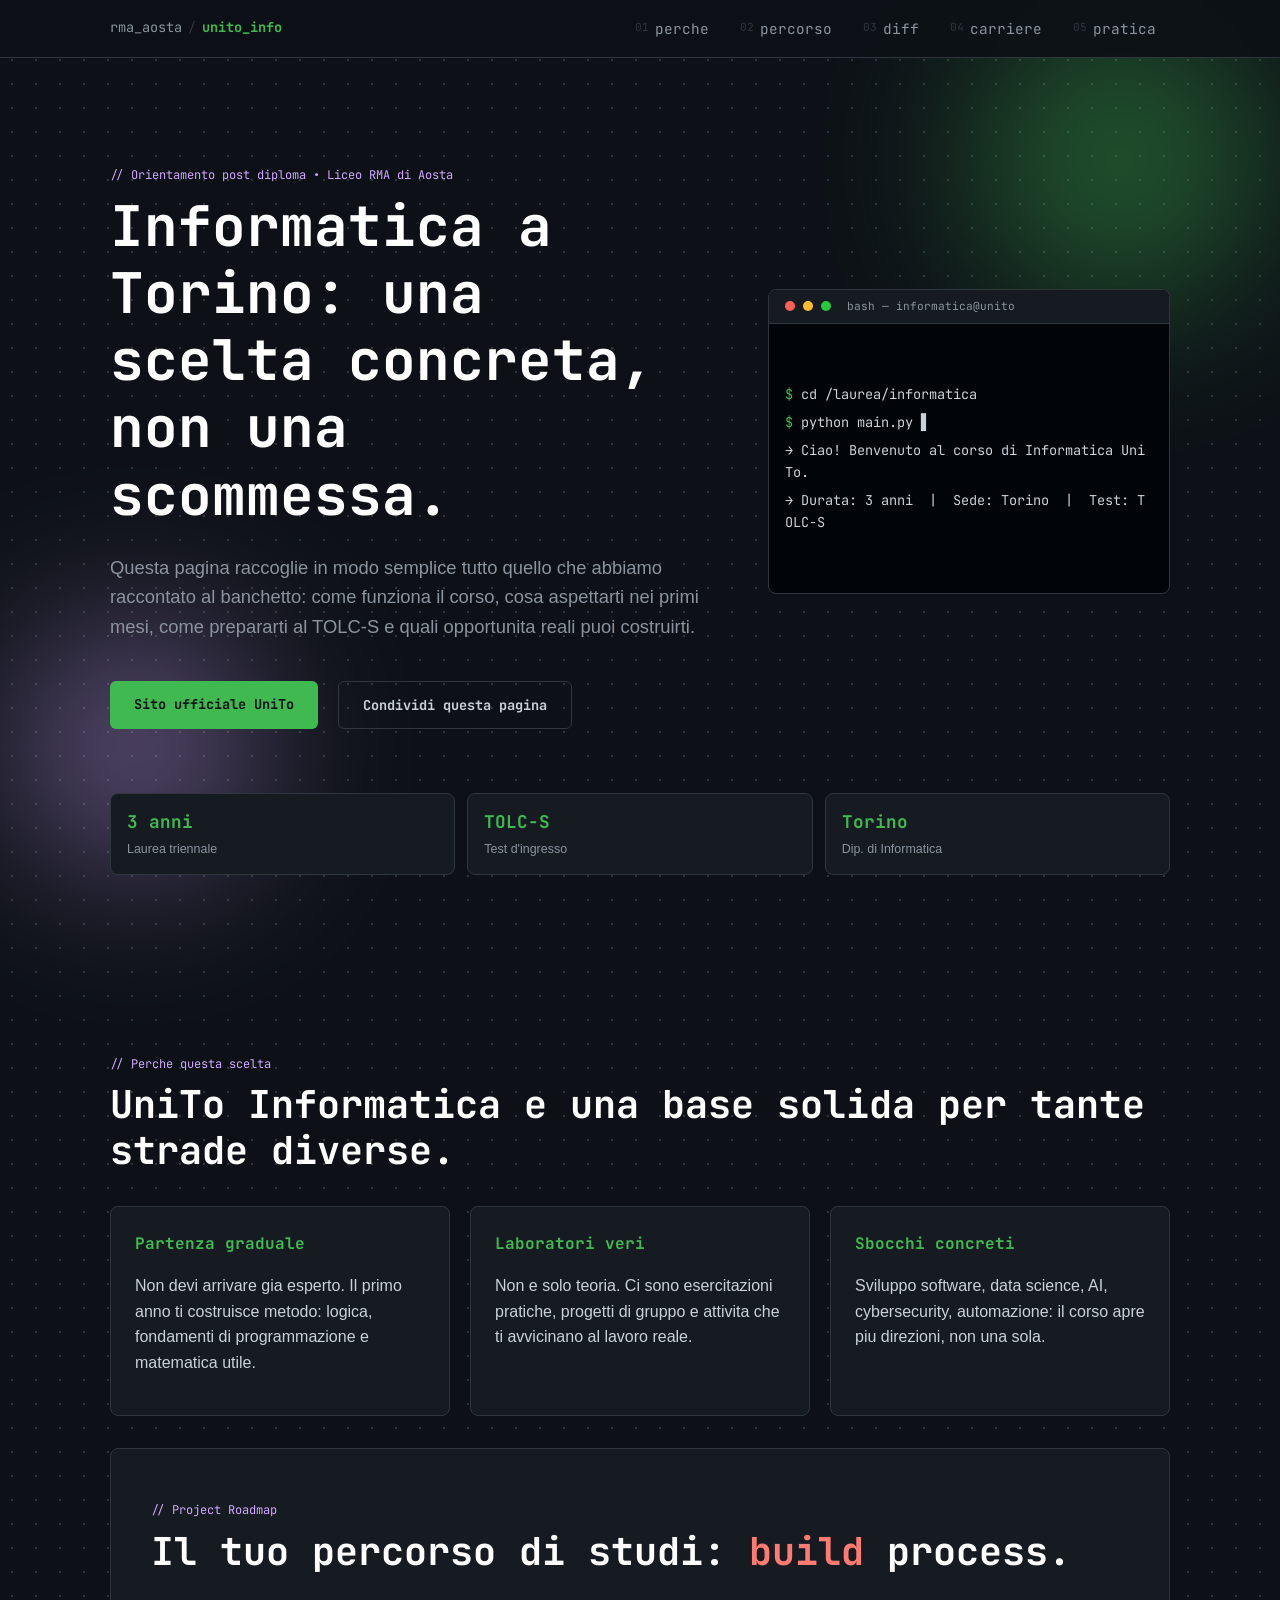
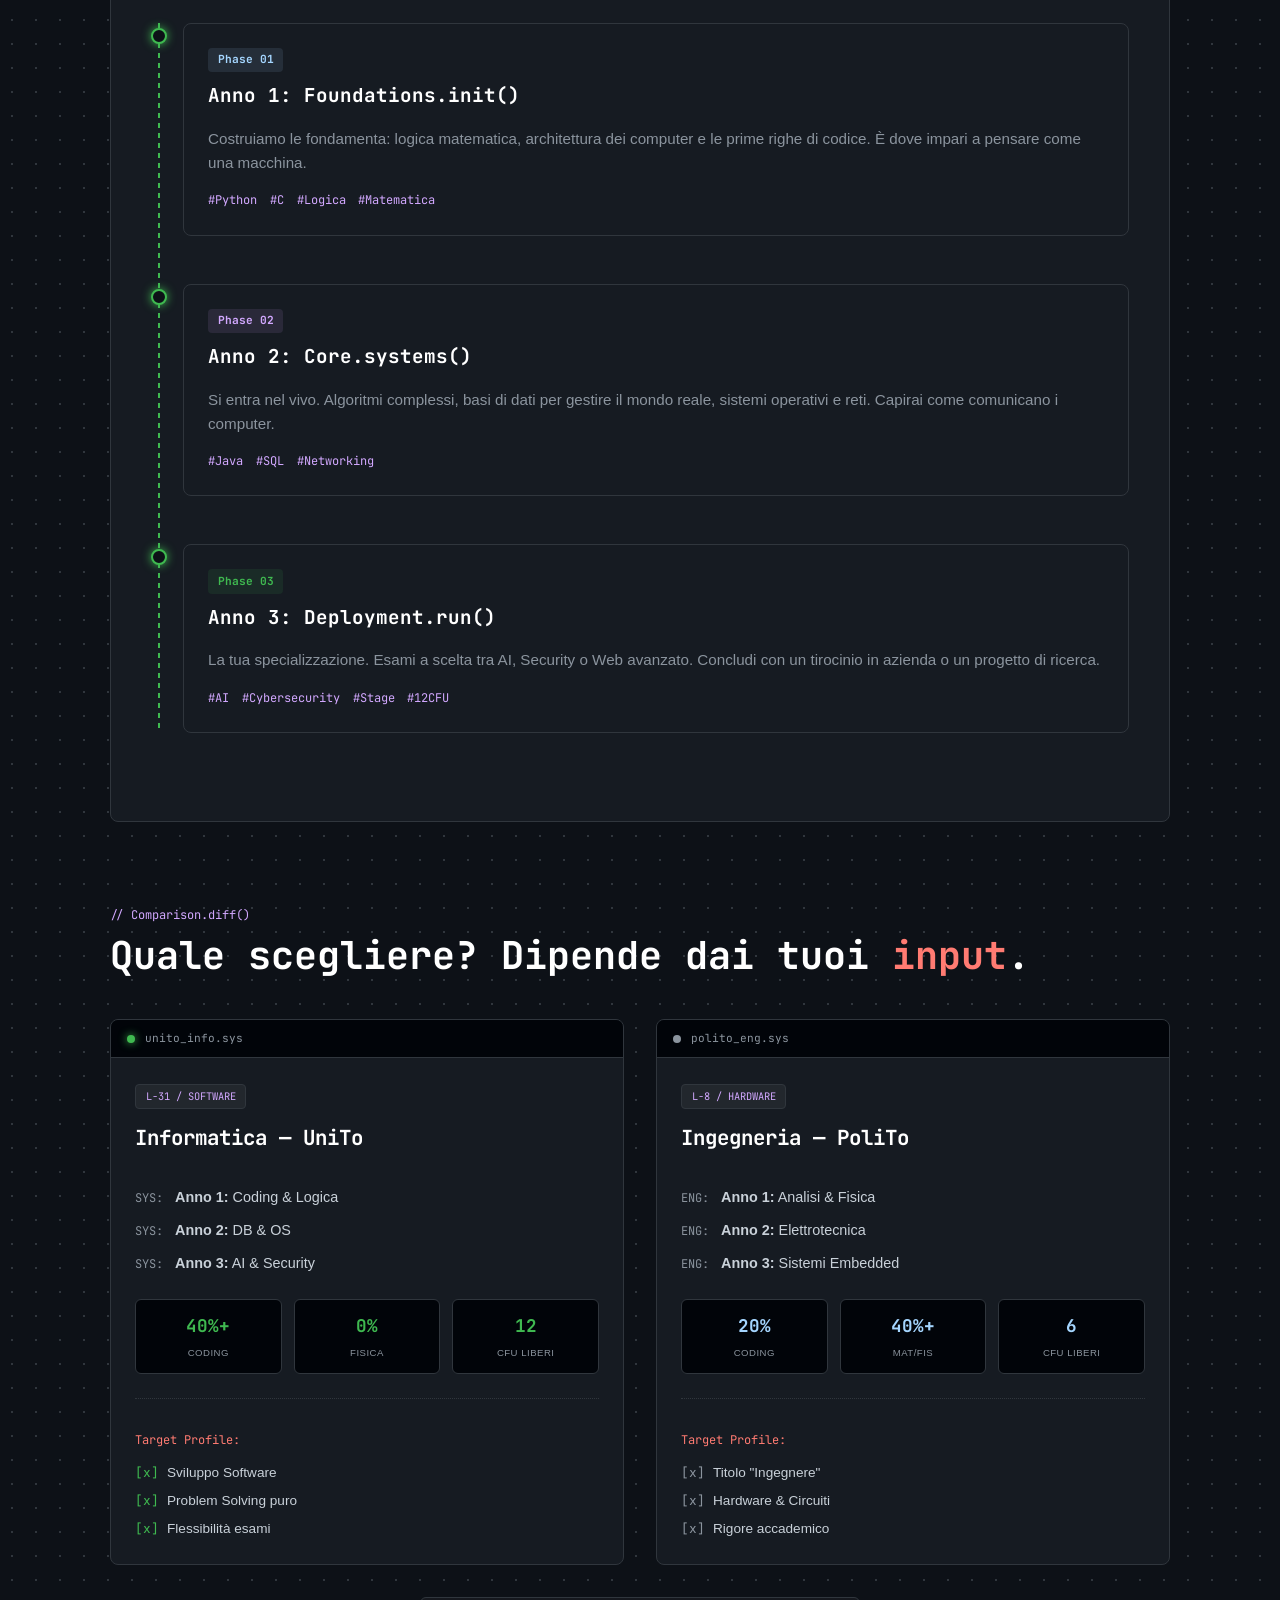
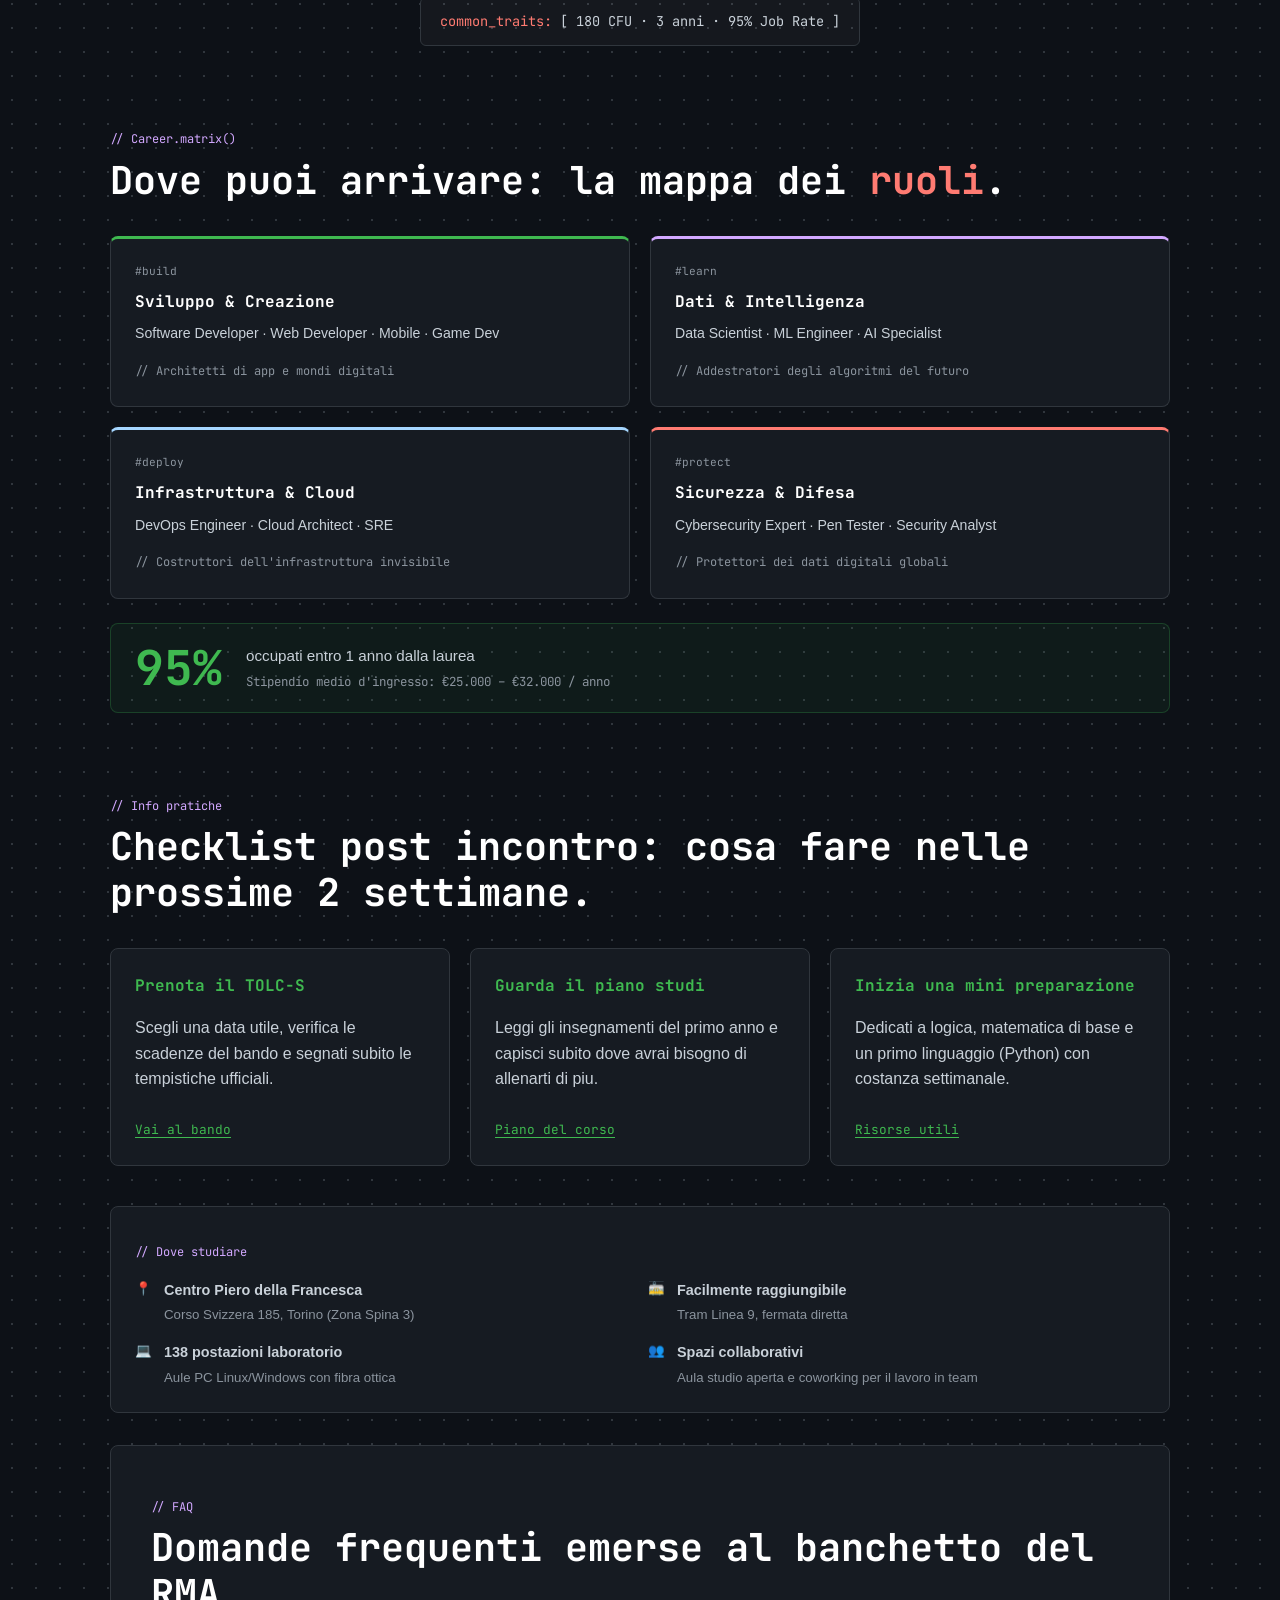
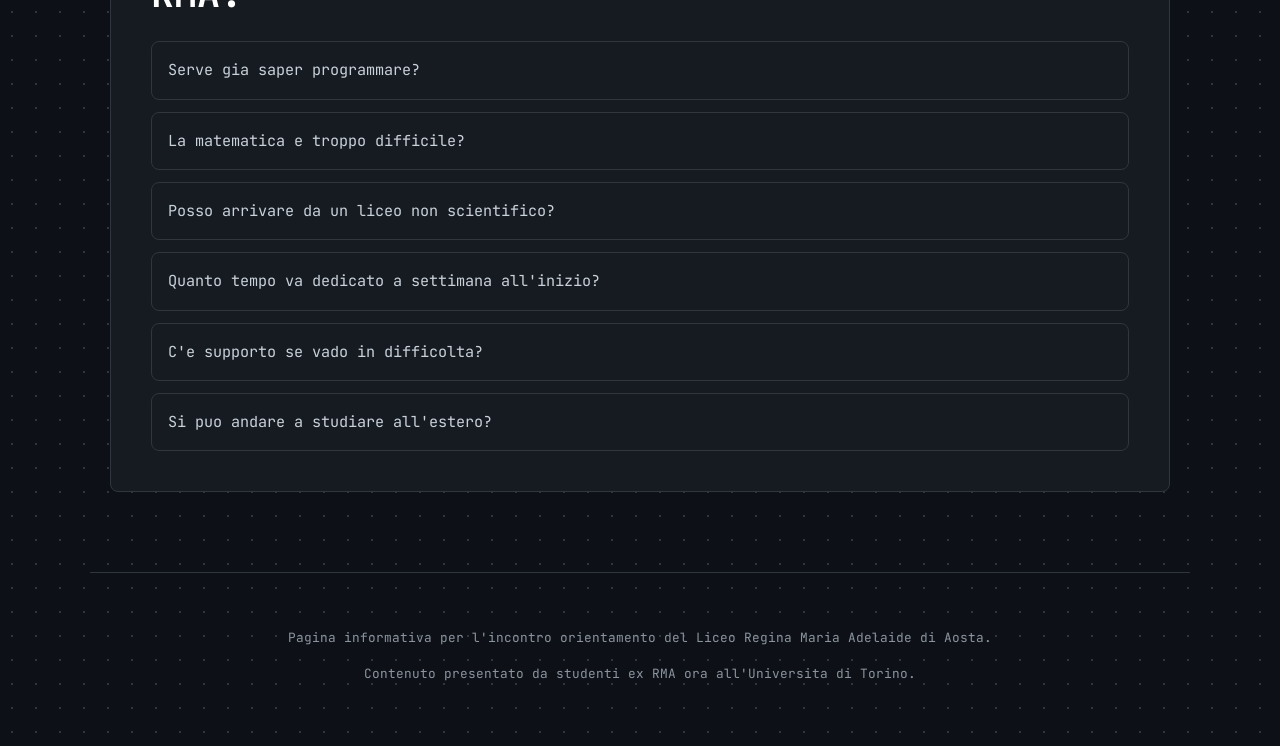
==== commit 724ab39d: "commit gg" ====
--- a/index.html
+++ b/index.html
@@ -27,7 +27,8 @@
                     <a href="#perche"><span class="nav-num">01</span>perche</a>
                     <a href="#percorso"><span class="nav-num">02</span>percorso</a>
                     <a href="#confronto"><span class="nav-num">03</span>diff</a>
-                    <a href="#info"><span class="nav-num">04</span>pratica</a>
+                    <a href="#carriere"><span class="nav-num">04</span>carriere</a>
+                    <a href="#info"><span class="nav-num">05</span>pratica</a>
                 </nav>
 
                 <button class="menu-toggle" id="menu-toggle" aria-expanded="false" aria-controls="menu-links" aria-label="Apri menu di navigazione">
@@ -48,7 +49,7 @@
                     <h1 class="reveal">Informatica a Torino: una scelta concreta, non una scommessa.</h1>
                     <p class="hero-text reveal">
                         Questa pagina raccoglie in modo semplice tutto quello che abbiamo raccontato al banchetto: come funziona il corso,
-                        cosa aspettarti nei primi mesi, come prepararti al TOLC-I e quali opportunita reali puoi costruirti.
+                        cosa aspettarti nei primi mesi, come prepararti al TOLC-S e quali opportunita reali puoi costruirti.
                     </p>
                     <div class="hero-actions reveal">
                         <a class="btn btn-primary" href="https://www.unito.it" target="_blank" rel="noopener noreferrer">Sito ufficiale UniTo</a>
@@ -64,7 +65,7 @@
                         <span class="terminal-title">bash — informatica@unito</span>
                     </div>
                     <div class="terminal-body">
-                        <p><span class="t-prompt">$</span> cd /laurea/informatica</p><p><span class="t-prompt">$</span> python main.py <span class="t-cursor">▋</span></p><p class="t-out">→ Ciao! Benvenuto al corso di Informatica UniTo.</p><p class="t-out">→ Durata: 3 anni  |  Sede: Torino  |  Test: TOLC-I</p>
+                        <p><span class="t-prompt">$</span> cd /laurea/informatica</p><p><span class="t-prompt">$</span> python main.py <span class="t-cursor">▋</span></p><p class="t-out">→ Ciao! Benvenuto al corso di Informatica UniTo.</p><p class="t-out">→ Durata: 3 anni  |  Sede: Torino  |  Test: TOLC-S</p>
                     </div>
                 </div>
             </div>
@@ -75,7 +76,7 @@
                     <span>Laurea triennale</span>
                 </li>
                 <li>
-                    <strong>TOLC-I</strong>
+                    <strong>TOLC-S</strong>
                     <span>Test d'ingresso</span>
                 </li>
                 <li>
@@ -123,7 +124,7 @@
                         </div>
                         <p>Costruiamo le fondamenta: logica matematica, architettura dei computer e le prime righe di codice. È dove impari a pensare come una macchina.</p>
                         <div class="roadmap-stack">
-                            <span>#C</span> <span>#Logica</span> <span>#Matematica</span>
+                            <span>#Python</span> <span>#C</span> <span>#Logica</span> <span>#Matematica</span>
                         </div>
                     </div>
                 </div>
@@ -151,7 +152,7 @@
                         </div>
                         <p>La tua specializzazione. Esami a scelta tra AI, Security o Web avanzato. Concludi con un tirocinio in azienda o un progetto di ricerca.</p>
                         <div class="roadmap-stack">
-                            <span>#AI</span> <span>#Cybersecurity</span> <span>#Project</span>
+                            <span>#AI</span> <span>#Cybersecurity</span> <span>#Stage</span> <span>#12CFU</span>
                         </div>
                     </div>
                 </div>
@@ -261,6 +262,48 @@
             </div>
         </section>
 
+        <section class="section career-section" id="carriere">
+            <div class="section-head reveal">
+                <p class="eyebrow">Career.matrix()</p>
+                <h2>Dove puoi arrivare: la mappa dei <span class="syntax-keyword">ruoli</span>.</h2>
+            </div>
+
+            <div class="career-matrix">
+                <div class="career-quad cq-dev reveal">
+                    <span class="cq-tag">#build</span>
+                    <h3>Sviluppo &amp; Creazione</h3>
+                    <p>Software Developer · Web Developer · Mobile · Game Dev</p>
+                    <span class="cq-tagline">// Architetti di app e mondi digitali</span>
+                </div>
+                <div class="career-quad cq-data reveal">
+                    <span class="cq-tag">#learn</span>
+                    <h3>Dati &amp; Intelligenza</h3>
+                    <p>Data Scientist · ML Engineer · AI Specialist</p>
+                    <span class="cq-tagline">// Addestratori degli algoritmi del futuro</span>
+                </div>
+                <div class="career-quad cq-ops reveal">
+                    <span class="cq-tag">#deploy</span>
+                    <h3>Infrastruttura &amp; Cloud</h3>
+                    <p>DevOps Engineer · Cloud Architect · SRE</p>
+                    <span class="cq-tagline">// Costruttori dell'infrastruttura invisibile</span>
+                </div>
+                <div class="career-quad cq-sec reveal">
+                    <span class="cq-tag">#protect</span>
+                    <h3>Sicurezza &amp; Difesa</h3>
+                    <p>Cybersecurity Expert · Pen Tester · Security Analyst</p>
+                    <span class="cq-tagline">// Protettori dei dati digitali globali</span>
+                </div>
+            </div>
+
+            <div class="career-stat reveal">
+                <span class="career-stat-num">95%</span>
+                <div>
+                    <span class="career-stat-label">occupati entro 1 anno dalla laurea</span>
+                    <span class="career-stat-sub">Stipendio medio d'ingresso: €25.000 – €32.000 / anno</span>
+                </div>
+            </div>
+        </section>
+
         <section class="section info-section" id="info">
             <div class="section-head reveal">
                 <p class="eyebrow">Info pratiche</p>
@@ -269,7 +312,7 @@
 
             <div class="cards">
                 <article class="info-card reveal">
-                    <h3>Prenota il TOLC-I</h3>
+                    <h3>Prenota il TOLC-S</h3>
                     <p>Scegli una data utile, verifica le scadenze del bando e segnati subito le tempistiche ufficiali.</p>
                     <a href="https://www.unito.it" target="_blank" rel="noopener noreferrer">Vai al bando</a>
                 </article>
@@ -284,6 +327,28 @@
                     <a href="https://www.unito.it" target="_blank" rel="noopener noreferrer">Risorse utili</a>
                 </article>
             </div>
+
+            <div class="sede-block reveal">
+                <p class="eyebrow">Dove studiare</p>
+                <div class="sede-items">
+                    <div class="sede-item">
+                        <span class="sede-icon" aria-hidden="true">📍</span>
+                        <div><strong>Centro Piero della Francesca</strong><span>Corso Svizzera 185, Torino (Zona Spina 3)</span></div>
+                    </div>
+                    <div class="sede-item">
+                        <span class="sede-icon" aria-hidden="true">🚋</span>
+                        <div><strong>Facilmente raggiungibile</strong><span>Tram Linea 9, fermata diretta</span></div>
+                    </div>
+                    <div class="sede-item">
+                        <span class="sede-icon" aria-hidden="true">💻</span>
+                        <div><strong>138 postazioni laboratorio</strong><span>Aule PC Linux/Windows con fibra ottica</span></div>
+                    </div>
+                    <div class="sede-item">
+                        <span class="sede-icon" aria-hidden="true">👥</span>
+                        <div><strong>Spazi collaborativi</strong><span>Aula studio aperta e coworking per il lavoro in team</span></div>
+                    </div>
+                </div>
+            </div>
         </section>
 
         <section class="section section-alt faq-section" id="faq">
@@ -308,6 +373,14 @@
                 <details class="faq-item reveal">
                     <summary>Quanto tempo va dedicato a settimana all'inizio?</summary>
                     <p>Dipende dal tuo metodo, ma la continuita conta piu delle maratone: meglio studio regolare durante tutta la settimana.</p>
+                </details>
+                <details class="faq-item reveal">
+                    <summary>C'e supporto se vado in difficolta?</summary>
+                    <p>Si: peer tutoring con studenti senior, gruppi Discord/Telegram della community e ricevimento settimanale con ogni docente. Non affronti il percorso da solo.</p>
+                </details>
+                <details class="faq-item reveal">
+                    <summary>Si puo andare a studiare all'estero?</summary>
+                    <p>Si, tramite Erasmus+: Spagna, Olanda, Germania, Svezia e anche USA, Canada, Giappone. Le borse di studio coprono buona parte dei costi e tutti gli esami vengono riconosciuti nel piano di studi.</p>
                 </details>
             </div>
         </section>
--- a/styles.css
+++ b/styles.css
@@ -713,6 +713,139 @@
     line-height: 1.8;
 }
 
+/* --- Career Matrix --- */
+.career-matrix {
+    display: grid;
+    grid-template-columns: 1fr 1fr;
+    gap: 1.25rem;
+    margin-top: 2rem;
+}
+
+@media (max-width: 600px) {
+    .career-matrix { grid-template-columns: 1fr; }
+}
+
+.career-quad {
+    background: var(--bg-soft);
+    border: 1px solid var(--border-subtle);
+    border-top: 3px solid var(--border-subtle);
+    border-radius: var(--radius);
+    padding: 1.5rem;
+}
+
+.cq-dev { border-top-color: var(--accent); }
+.cq-data { border-top-color: var(--syntax-fn); }
+.cq-ops { border-top-color: var(--syntax-str); }
+.cq-sec { border-top-color: var(--syntax-keyword); }
+
+.cq-tag {
+    font-family: var(--font-display);
+    font-size: 0.7rem;
+    color: var(--muted);
+    display: block;
+    margin-bottom: 0.5rem;
+}
+
+.career-quad h3 {
+    font-family: var(--font-display);
+    font-size: 1rem;
+    color: #fff;
+    margin: 0 0 0.5rem;
+}
+
+.career-quad p {
+    font-size: 0.88rem;
+    color: var(--text);
+    margin: 0 0 0.75rem;
+}
+
+.cq-tagline {
+    font-family: var(--font-display);
+    font-size: 0.75rem;
+    color: var(--muted);
+}
+
+.career-stat {
+    margin-top: 1.5rem;
+    display: flex;
+    align-items: center;
+    gap: 1.5rem;
+    padding: 1.25rem 1.5rem;
+    background: rgba(63, 185, 80, 0.06);
+    border: 1px solid rgba(63, 185, 80, 0.25);
+    border-radius: var(--radius);
+}
+
+.career-stat-num {
+    font-family: var(--font-display);
+    font-size: 3rem;
+    font-weight: 700;
+    color: var(--accent);
+    font-variant-numeric: tabular-nums;
+    line-height: 1;
+    flex-shrink: 0;
+}
+
+.career-stat-label {
+    display: block;
+    color: var(--text);
+    font-size: 0.95rem;
+}
+
+.career-stat-sub {
+    display: block;
+    font-family: var(--font-display);
+    font-size: 0.78rem;
+    color: var(--muted);
+    margin-top: 0.25rem;
+}
+
+@media (max-width: 480px) {
+    .career-stat { flex-direction: column; align-items: flex-start; gap: 0.75rem; }
+    .career-stat-num { font-size: 2.5rem; }
+}
+
+/* --- Sede Block --- */
+.sede-block {
+    margin-top: 2.5rem;
+    padding: 1.5rem;
+    background: var(--bg-soft);
+    border: 1px solid var(--border-subtle);
+    border-radius: var(--radius);
+}
+
+.sede-items {
+    display: grid;
+    grid-template-columns: repeat(2, 1fr);
+    gap: 1rem;
+    margin-top: 1rem;
+}
+
+@media (max-width: 600px) {
+    .sede-items { grid-template-columns: 1fr; }
+}
+
+.sede-item {
+    display: flex;
+    align-items: flex-start;
+    gap: 0.75rem;
+    font-size: 0.9rem;
+}
+
+.sede-icon { font-size: 1.2rem; flex-shrink: 0; line-height: 1.5; }
+
+.sede-item strong {
+    display: block;
+    color: var(--text);
+    margin-bottom: 0.15rem;
+}
+
+.sede-item span {
+    display: block;
+    color: var(--muted);
+    font-size: 0.83rem;
+}
+
 /* --- Reduced motion --- */
 @media (prefers-reduced-motion: reduce) {
     html { scroll-behavior: auto; }
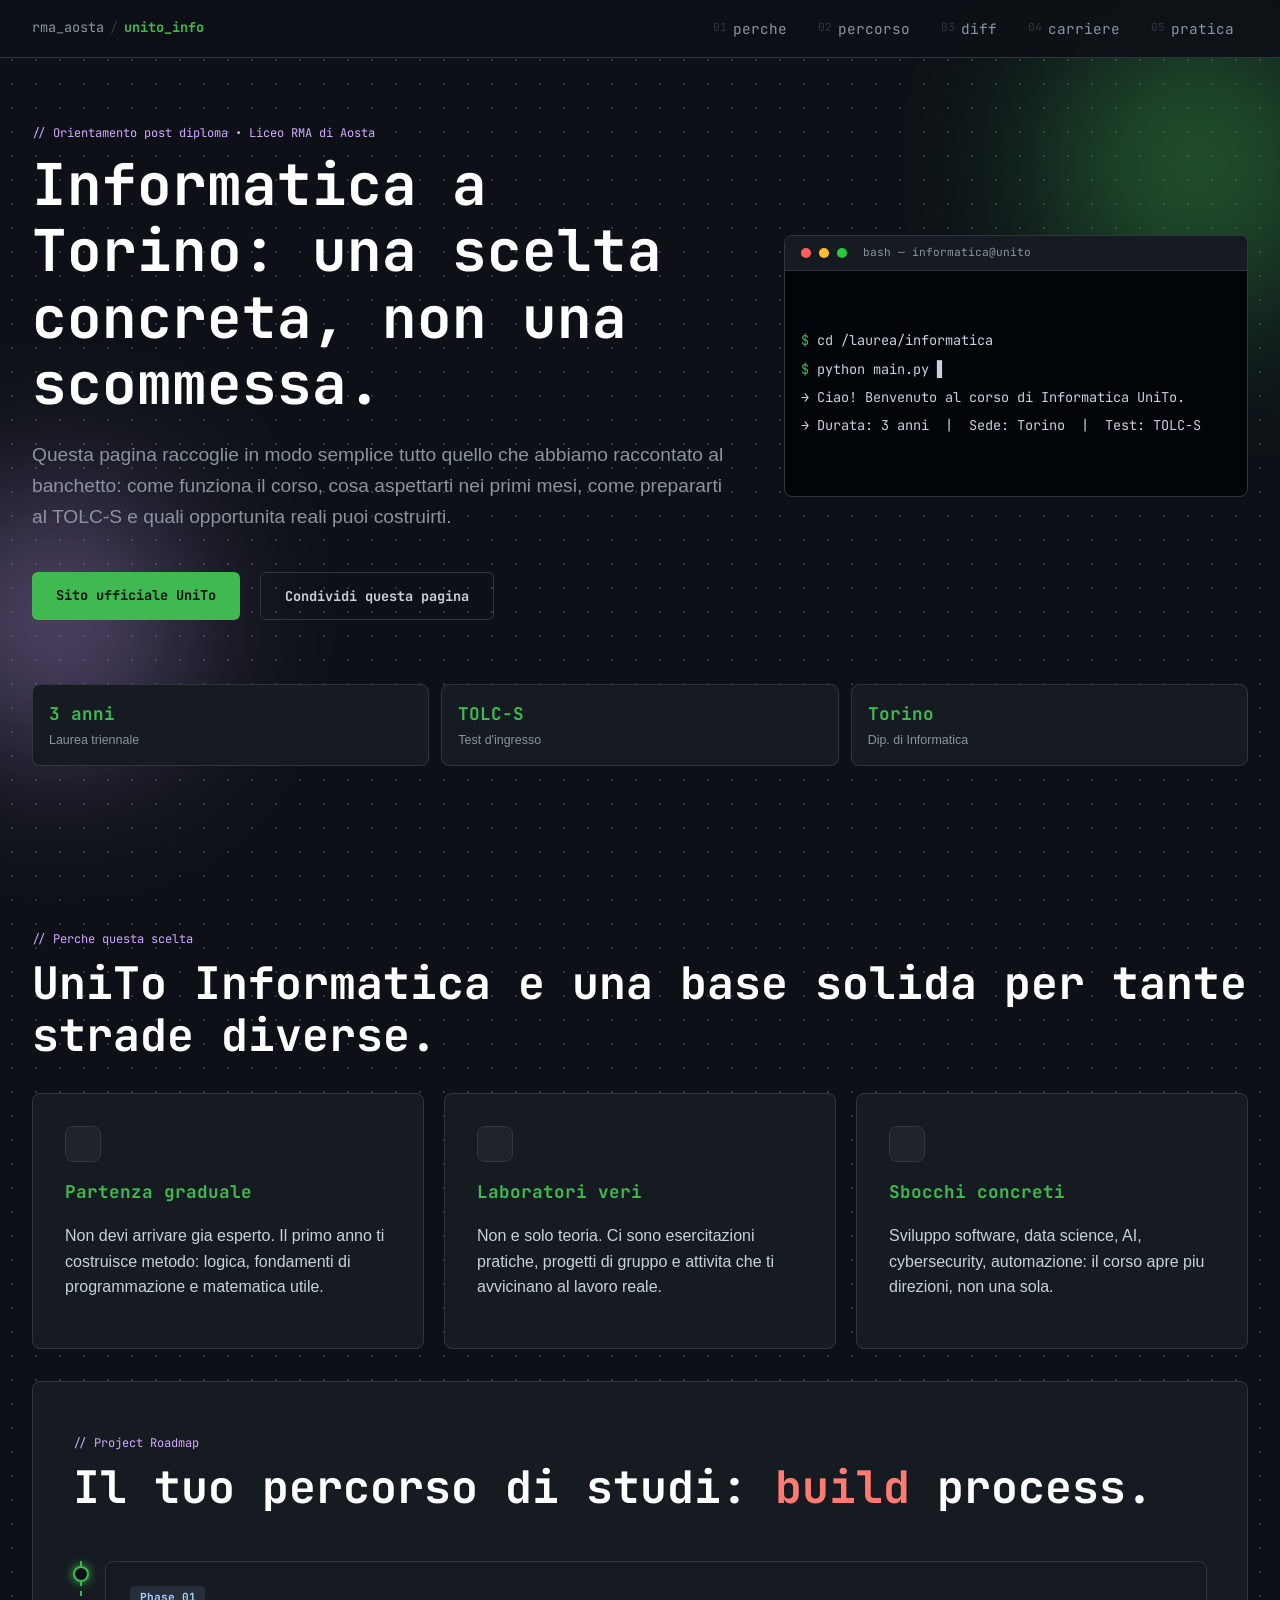
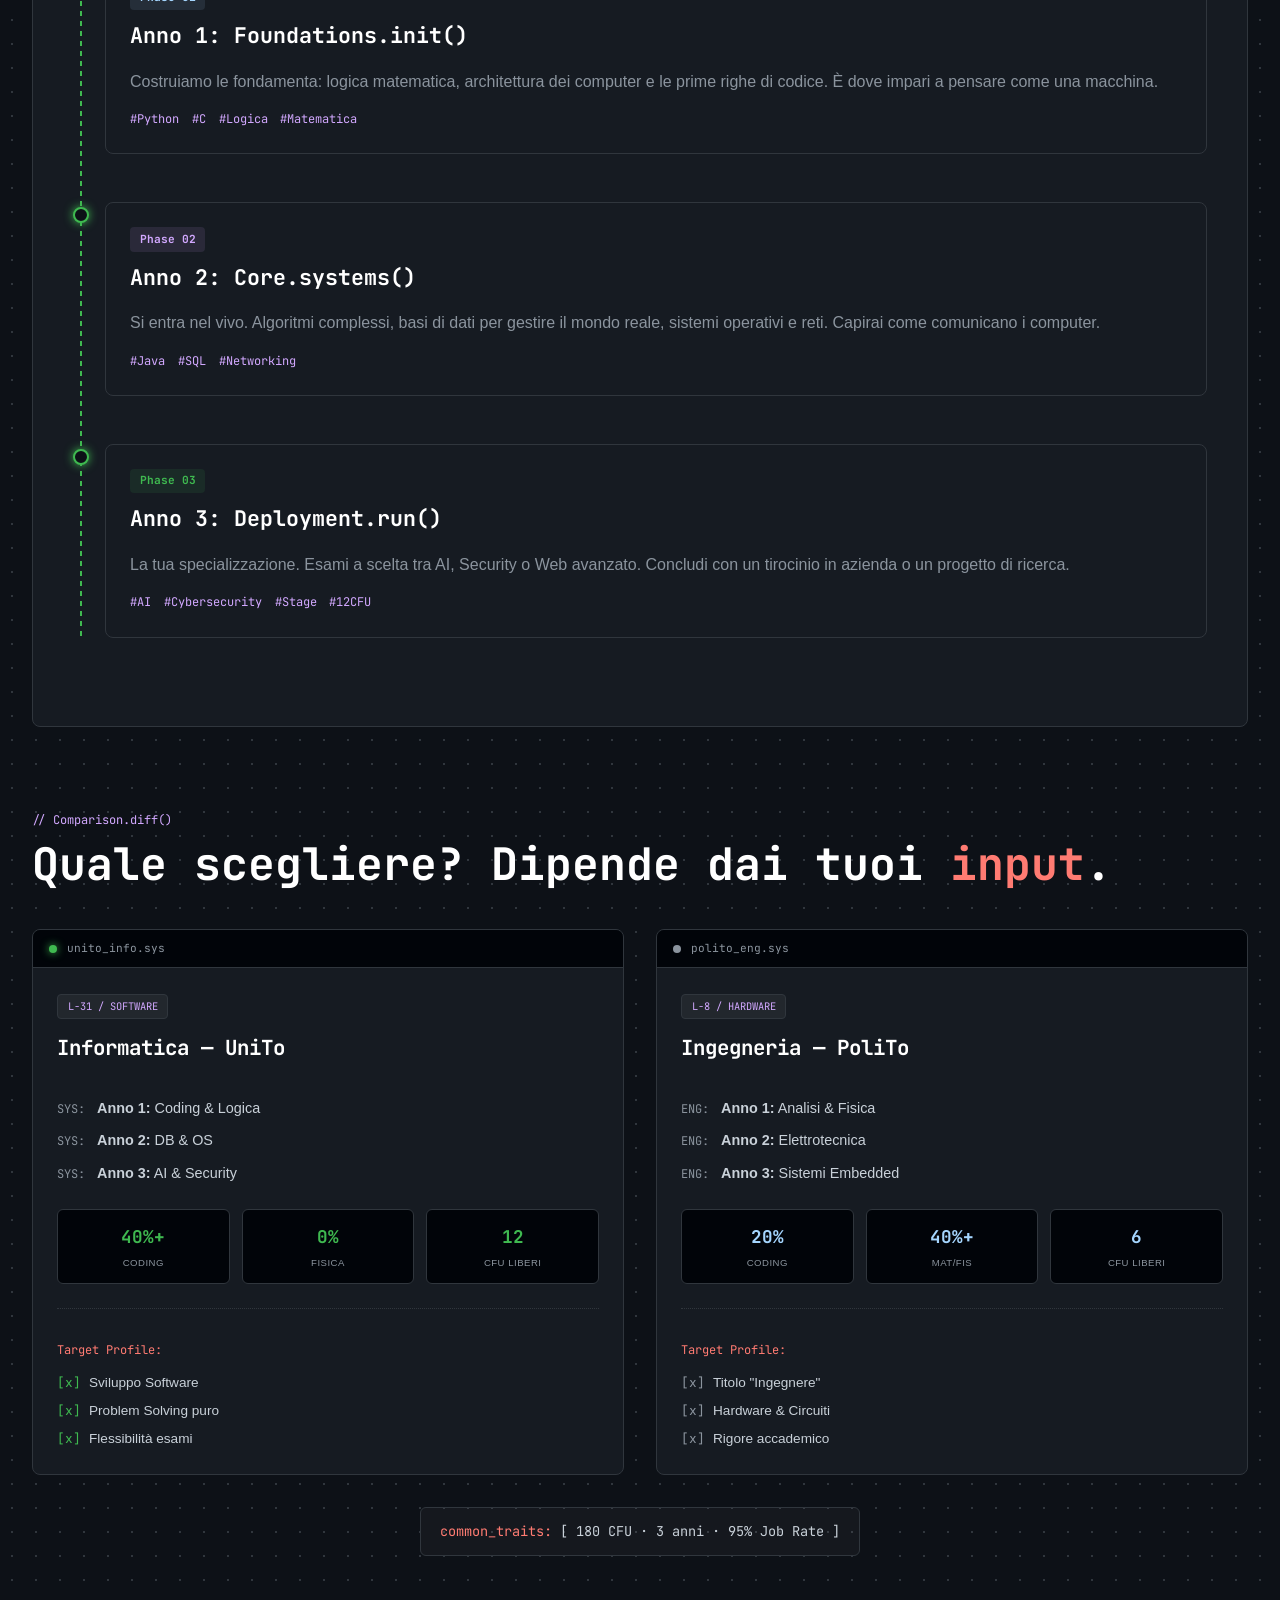
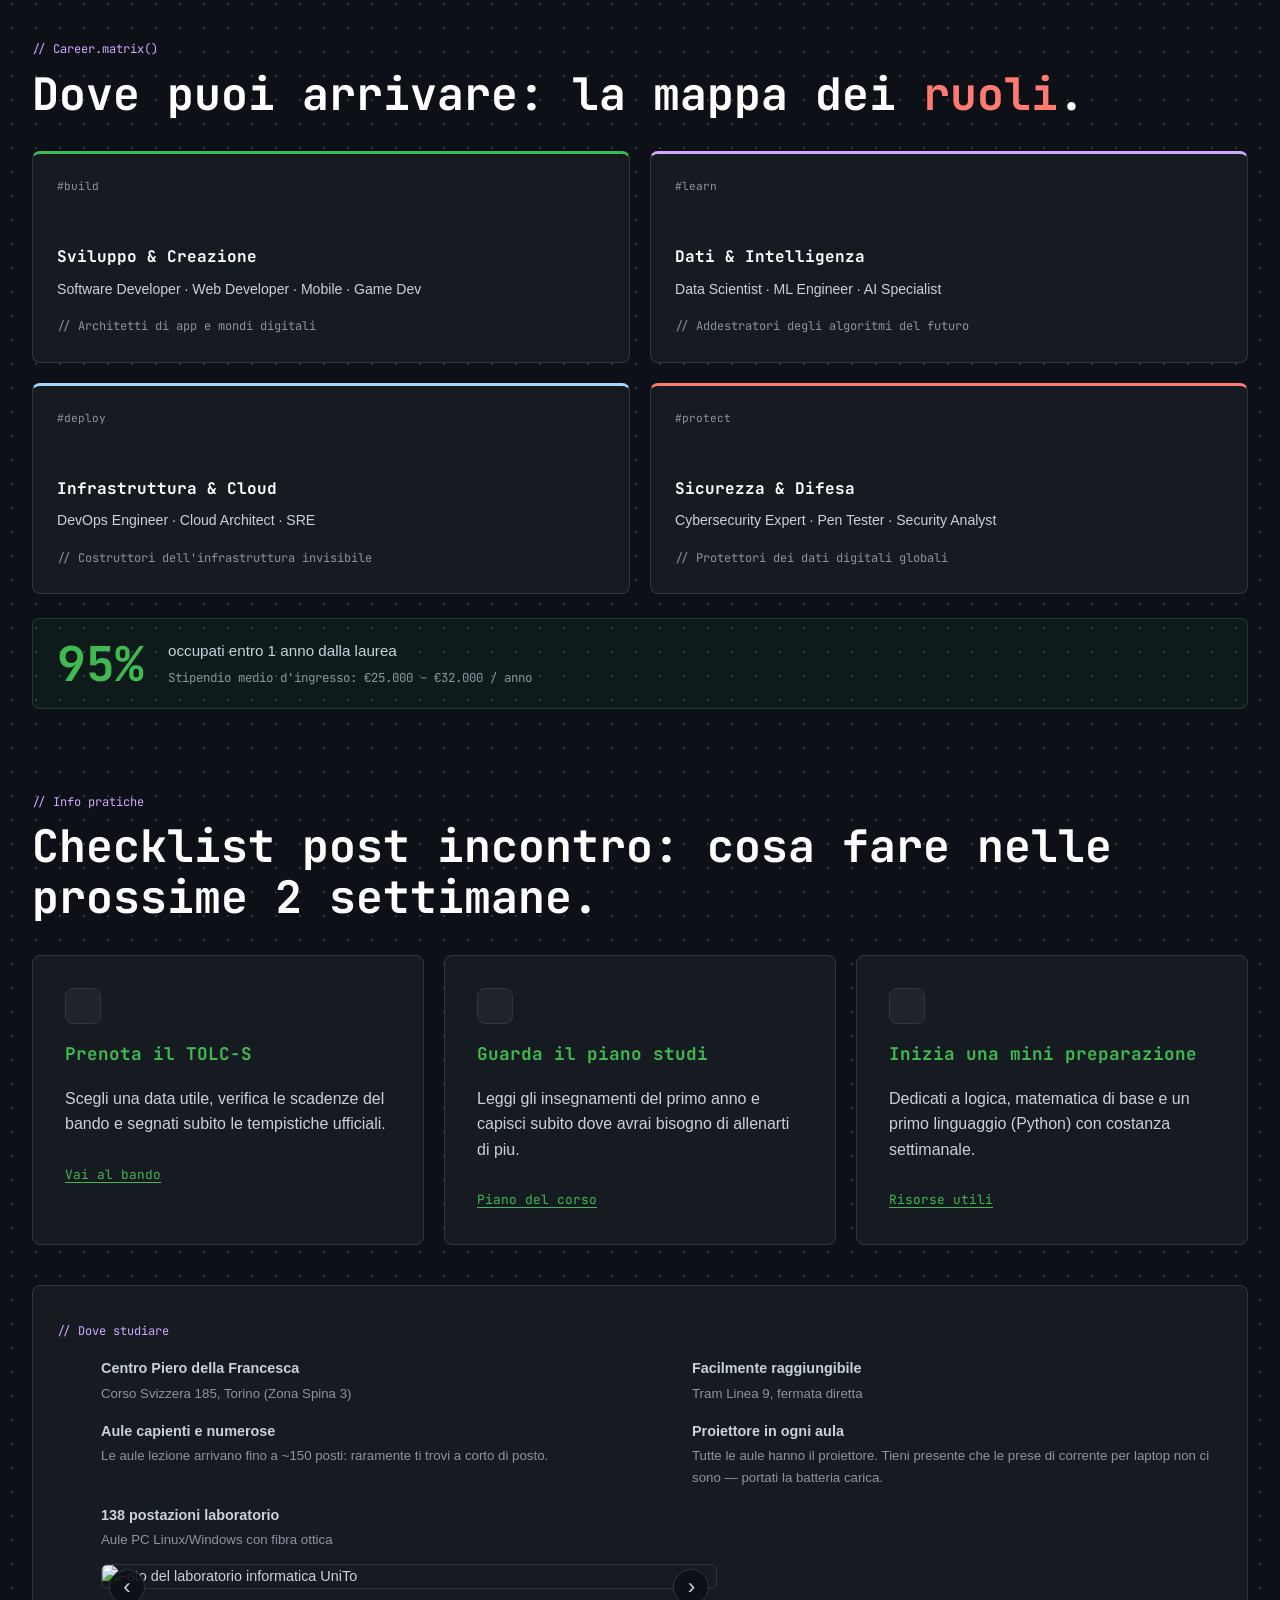
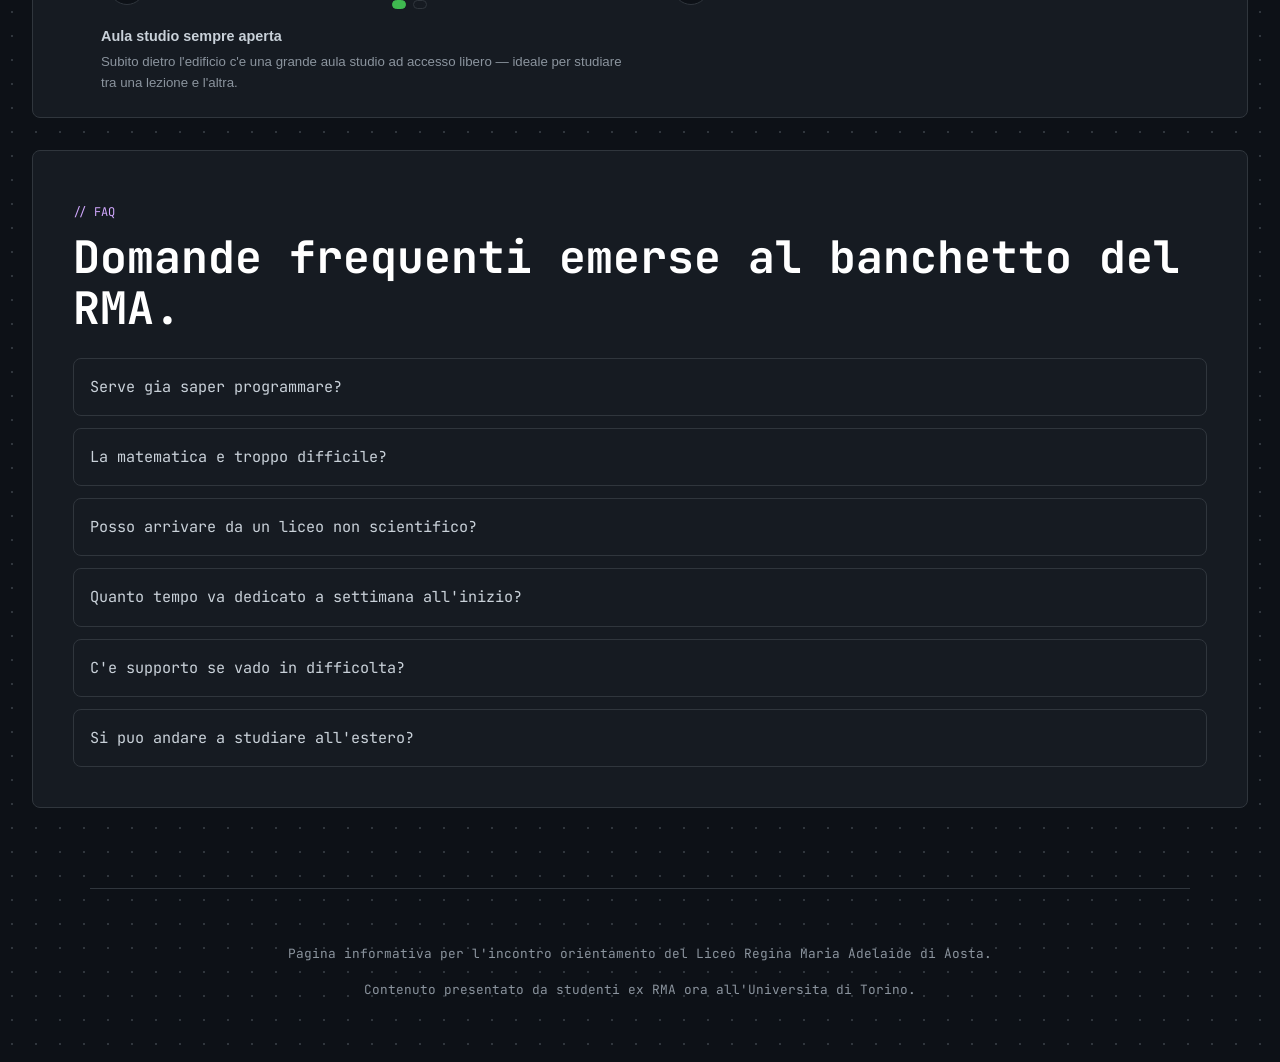
==== commit 4c2a0685: "feat: commit" ====
--- a/index.html
+++ b/index.html
@@ -94,14 +94,17 @@
 
             <div class="feature-grid">
                 <article class="feature reveal">
+                    <div class="card-icon"><i data-lucide="layers"></i></div>
                     <h3>Partenza graduale</h3>
                     <p>Non devi arrivare gia esperto. Il primo anno ti costruisce metodo: logica, fondamenti di programmazione e matematica utile.</p>
                 </article>
                 <article class="feature reveal">
+                    <div class="card-icon"><i data-lucide="flask-conical"></i></div>
                     <h3>Laboratori veri</h3>
                     <p>Non e solo teoria. Ci sono esercitazioni pratiche, progetti di gruppo e attivita che ti avvicinano al lavoro reale.</p>
                 </article>
                 <article class="feature reveal">
+                    <div class="card-icon"><i data-lucide="briefcase"></i></div>
                     <h3>Sbocchi concreti</h3>
                     <p>Sviluppo software, data science, AI, cybersecurity, automazione: il corso apre piu direzioni, non una sola.</p>
                 </article>
@@ -271,24 +274,28 @@
             <div class="career-matrix">
                 <div class="career-quad cq-dev reveal">
                     <span class="cq-tag">#build</span>
+                    <i data-lucide="code-2" class="cq-icon"></i>
                     <h3>Sviluppo &amp; Creazione</h3>
                     <p>Software Developer · Web Developer · Mobile · Game Dev</p>
                     <span class="cq-tagline">// Architetti di app e mondi digitali</span>
                 </div>
                 <div class="career-quad cq-data reveal">
                     <span class="cq-tag">#learn</span>
+                    <i data-lucide="cpu" class="cq-icon"></i>
                     <h3>Dati &amp; Intelligenza</h3>
                     <p>Data Scientist · ML Engineer · AI Specialist</p>
                     <span class="cq-tagline">// Addestratori degli algoritmi del futuro</span>
                 </div>
                 <div class="career-quad cq-ops reveal">
                     <span class="cq-tag">#deploy</span>
+                    <i data-lucide="cloud" class="cq-icon"></i>
                     <h3>Infrastruttura &amp; Cloud</h3>
                     <p>DevOps Engineer · Cloud Architect · SRE</p>
                     <span class="cq-tagline">// Costruttori dell'infrastruttura invisibile</span>
                 </div>
                 <div class="career-quad cq-sec reveal">
                     <span class="cq-tag">#protect</span>
+                    <i data-lucide="shield" class="cq-icon"></i>
                     <h3>Sicurezza &amp; Difesa</h3>
                     <p>Cybersecurity Expert · Pen Tester · Security Analyst</p>
                     <span class="cq-tagline">// Protettori dei dati digitali globali</span>
@@ -312,16 +319,19 @@
 
             <div class="cards">
                 <article class="info-card reveal">
+                    <div class="card-icon"><i data-lucide="calendar"></i></div>
                     <h3>Prenota il TOLC-S</h3>
                     <p>Scegli una data utile, verifica le scadenze del bando e segnati subito le tempistiche ufficiali.</p>
                     <a href="https://www.unito.it" target="_blank" rel="noopener noreferrer">Vai al bando</a>
                 </article>
                 <article class="info-card reveal">
+                    <div class="card-icon"><i data-lucide="file-text"></i></div>
                     <h3>Guarda il piano studi</h3>
                     <p>Leggi gli insegnamenti del primo anno e capisci subito dove avrai bisogno di allenarti di piu.</p>
                     <a href="https://www.unito.it" target="_blank" rel="noopener noreferrer">Piano del corso</a>
                 </article>
                 <article class="info-card reveal">
+                    <div class="card-icon"><i data-lucide="zap"></i></div>
                     <h3>Inizia una mini preparazione</h3>
                     <p>Dedicati a logica, matematica di base e un primo linguaggio (Python) con costanza settimanale.</p>
                     <a href="https://www.unito.it" target="_blank" rel="noopener noreferrer">Risorse utili</a>
@@ -332,20 +342,49 @@
                 <p class="eyebrow">Dove studiare</p>
                 <div class="sede-items">
                     <div class="sede-item">
-                        <span class="sede-icon" aria-hidden="true">📍</span>
+                        <span class="sede-icon" aria-hidden="true"><i data-lucide="map-pin"></i></span>
                         <div><strong>Centro Piero della Francesca</strong><span>Corso Svizzera 185, Torino (Zona Spina 3)</span></div>
                     </div>
                     <div class="sede-item">
-                        <span class="sede-icon" aria-hidden="true">🚋</span>
+                        <span class="sede-icon" aria-hidden="true"><i data-lucide="tram-front"></i></span>
                         <div><strong>Facilmente raggiungibile</strong><span>Tram Linea 9, fermata diretta</span></div>
                     </div>
                     <div class="sede-item">
-                        <span class="sede-icon" aria-hidden="true">💻</span>
-                        <div><strong>138 postazioni laboratorio</strong><span>Aule PC Linux/Windows con fibra ottica</span></div>
+                        <span class="sede-icon" aria-hidden="true"><i data-lucide="landmark"></i></span>
+                        <div><strong>Aule capienti e numerose</strong><span>Le aule lezione arrivano fino a ~150 posti: raramente ti trovi a corto di posto.</span></div>
                     </div>
                     <div class="sede-item">
-                        <span class="sede-icon" aria-hidden="true">👥</span>
-                        <div><strong>Spazi collaborativi</strong><span>Aula studio aperta e coworking per il lavoro in team</span></div>
+                        <span class="sede-icon" aria-hidden="true"><i data-lucide="presentation"></i></span>
+                        <div><strong>Proiettore in ogni aula</strong><span>Tutte le aule hanno il proiettore. Tieni presente che le prese di corrente per laptop non ci sono — portati la batteria carica.</span></div>
+                    </div>
+                    <div class="sede-item sede-item-wide">
+                        <span class="sede-icon" aria-hidden="true"><i data-lucide="monitor"></i></span>
+                        <div>
+                            <strong>138 postazioni laboratorio</strong>
+                            <span>Aule PC Linux/Windows con fibra ottica</span>
+                            <div class="sede-carousel" aria-label="Galleria immagini sede UniTo">
+                                <button class="carousel-btn carousel-prev" type="button" aria-label="Immagine precedente">‹</button>
+                                <div class="sede-carousel-viewport">
+                                    <div class="sede-carousel-track" id="sede-carousel-track">
+                                        <figure class="sede-slide is-active">
+                                            <img src="img/img1.png" alt="Foto del laboratorio informatica UniTo" class="sede-foto">
+                                        </figure>
+                                        <figure class="sede-slide">
+                                            <img src="img/Screenshot_1.png" alt="Vista aerea dell'area universitaria di Informatica UniTo" class="sede-foto">
+                                        </figure>
+                                    </div>
+                                </div>
+                                <button class="carousel-btn carousel-next" type="button" aria-label="Immagine successiva">›</button>
+                                <div class="carousel-dots" aria-label="Selettore immagini">
+                                    <button class="carousel-dot is-active" type="button" aria-label="Vai immagine 1"></button>
+                                    <button class="carousel-dot" type="button" aria-label="Vai immagine 2"></button>
+                                </div>
+                            </div>
+                        </div>
+                    </div>
+                    <div class="sede-item">
+                        <span class="sede-icon" aria-hidden="true"><i data-lucide="book-open"></i></span>
+                        <div><strong>Aula studio sempre aperta</strong><span>Subito dietro l'edificio c'e una grande aula studio ad accesso libero — ideale per studiare tra una lezione e l'altra.</span></div>
                     </div>
                 </div>
             </div>
@@ -393,6 +432,8 @@
         <p>Contenuto presentato da studenti ex RMA ora all'Universita di Torino.</p>
     </footer>
 
+    <script src="https://unpkg.com/lucide@latest/dist/umd/lucide.min.js"></script>
     <script src="script.js" defer></script>
+    <script src="decrypt.js" defer></script>
 </body>
 </html>
--- a/styles.css
+++ b/styles.css
@@ -51,10 +51,10 @@
     line-height: 1.6;
 }
 
-main { 
-    max-width: 1100px; 
-    margin: 0 auto; 
-    padding: 0 1.25rem 5rem; 
+main {
+    max-width: 1360px;
+    margin: 0 auto;
+    padding: 0 2rem 5rem;
     width: 100%;
 }
 
@@ -74,13 +74,25 @@
     width: 100%;
 }
 
-.topbar-inner { 
-    max-width: 1100px; 
-    margin: 0 auto; 
-    padding: 0.6rem 1.25rem; 
-    display: flex; 
-    justify-content: space-between; 
-    align-items: center; 
+@media (min-width: 860px) {
+    .topbar {
+        position: fixed;
+        left: 0;
+        right: 0;
+    }
+
+    body {
+        padding-top: 64px;
+    }
+}
+
+.topbar-inner {
+    max-width: 1360px;
+    margin: 0 auto;
+    padding: 0.6rem 2rem;
+    display: flex;
+    justify-content: space-between;
+    align-items: center;
 }
 
 .brand {
@@ -175,9 +187,9 @@
 .section-head h2 {
     margin: 0.5rem 0 0;
     font-family: var(--font-display);
-    font-size: clamp(1.5rem, 4vw, 2.4rem);
+    font-size: clamp(1.5rem, 3.5vw, 3rem);
     color: #fff;
-    line-height: 1.2;
+    line-height: 1.15;
 }
 
 .section-alt {
@@ -199,7 +211,7 @@
 
 @media (min-width: 960px) {
     .hero {
-        padding: 6rem 0;
+        padding: 3rem 0 5rem;
         gap: 4rem;
     }
 }
@@ -239,19 +251,19 @@
     .hero-layout { grid-template-columns: 1.2fr 0.8fr; align-items: center; gap: 3.5rem; }
 }
 
-h1 { 
-    font-family: var(--font-display); 
-    font-size: clamp(1.8rem, 5vw, 3.5rem); 
-    line-height: 1.2; 
-    margin: 0; 
-    color: #fff; 
+h1 {
+    font-family: var(--font-display);
+    font-size: clamp(1.8rem, 4.5vw, 4.5rem);
+    line-height: 1.15;
+    margin: 0;
+    color: #fff;
 }
 
 .hero-text {
     margin: 1.5rem 0 2rem;
-    font-size: 1.15rem;
-    color: var(--muted);
-    max-width: 60ch;
+    font-size: clamp(1rem, 1.5vw, 1.25rem);
+    color: var(--muted);
+    max-width: 65ch;
 }
 
 .hero-actions {
@@ -343,14 +355,14 @@
 .roadmap-content h3 {
     margin: 0;
     font-family: var(--font-display);
-    font-size: 1.2rem;
+    font-size: 1.35rem;
     color: #fff;
 }
 
 .roadmap-content p {
     margin: 0.75rem 0;
     color: var(--muted);
-    font-size: 0.95rem;
+    font-size: 1rem;
 }
 
 .roadmap-stack {
@@ -377,13 +389,13 @@
 .feature, .info-card {
     background: var(--bg-soft);
     border: 1px solid var(--border-subtle);
-    padding: 1.5rem;
+    padding: 2rem;
     border-radius: 8px;
 }
 
 .feature h3, .info-card h3 {
     font-family: var(--font-display);
-    font-size: 1rem;
+    font-size: 1.1rem;
     color: var(--accent);
     margin-top: 0;
 }
@@ -765,6 +777,56 @@
     color: var(--muted);
 }
 
+.cq-icon {
+    display: block;
+    width: 28px;
+    height: 28px;
+    color: var(--muted);
+    margin-bottom: 0.75rem;
+    opacity: 0.7;
+}
+
+.cq-dev .cq-icon  { color: var(--syntax-str); opacity: 1; }
+.cq-data .cq-icon { color: var(--syntax-fn); opacity: 1; }
+.cq-ops .cq-icon  { color: var(--accent-warm); opacity: 1; }
+.cq-sec .cq-icon  { color: var(--syntax-keyword); opacity: 1; }
+
+/* Card icon (feature + info cards) */
+.card-icon {
+    width: 36px;
+    height: 36px;
+    display: flex;
+    align-items: center;
+    justify-content: center;
+    background: rgba(255, 255, 255, 0.04);
+    border: 1px solid var(--border-subtle);
+    border-radius: 8px;
+    margin-bottom: 1rem;
+    color: var(--accent);
+}
+
+.card-icon svg {
+    width: 18px;
+    height: 18px;
+}
+
+/* Sede icon */
+.sede-icon {
+    flex-shrink: 0;
+    width: 32px;
+    height: 32px;
+    display: flex;
+    align-items: center;
+    justify-content: center;
+    color: var(--accent);
+    margin-top: 1px;
+}
+
+.sede-icon svg {
+    width: 18px;
+    height: 18px;
+}
+
 .career-stat {
     margin-top: 1.5rem;
     display: flex;
@@ -832,7 +894,6 @@
     font-size: 0.9rem;
 }
 
-.sede-icon { font-size: 1.2rem; flex-shrink: 0; line-height: 1.5; }
 
 .sede-item strong {
     display: block;
@@ -845,6 +906,123 @@
     color: var(--muted);
     font-size: 0.83rem;
 }
+
+.sede-item-wide {
+    grid-column: 1 / -1;
+}
+
+.sede-carousel {
+    margin-top: 0.85rem;
+    position: relative;
+}
+
+.sede-carousel-viewport {
+    overflow: hidden;
+    border-radius: 6px;
+    border: 1px solid var(--border-subtle);
+}
+
+.sede-carousel-track {
+    display: flex;
+    transform: translateX(0);
+    transition: transform 0.35s ease;
+    will-change: transform;
+}
+
+.sede-slide {
+    margin: 0;
+    min-width: 100%;
+}
+
+.sede-foto {
+    display: block;
+    margin-top: 0;
+    width: 100%;
+    max-height: 420px;
+    object-fit: cover;
+    object-position: center;
+}
+
+.carousel-btn {
+    position: absolute;
+    top: 50%;
+    transform: translateY(-50%);
+    width: 36px;
+    height: 36px;
+    border-radius: 999px;
+    border: 1px solid var(--border-subtle);
+    background: rgba(13, 17, 23, 0.9);
+    color: var(--text);
+    font-size: 1.4rem;
+    line-height: 1;
+    cursor: pointer;
+    z-index: 2;
+}
+
+.carousel-btn:hover {
+    border-color: var(--accent);
+    color: #fff;
+}
+
+.carousel-btn:focus-visible,
+.carousel-dot:focus-visible {
+    outline: 2px solid var(--accent);
+    outline-offset: 2px;
+}
+
+.carousel-prev {
+    left: 0.5rem;
+}
+
+.carousel-next {
+    right: 0.5rem;
+}
+
+.carousel-dots {
+    margin-top: 0.7rem;
+    display: flex;
+    justify-content: center;
+    gap: 0.45rem;
+}
+
+.carousel-dot {
+    width: 9px;
+    height: 9px;
+    border-radius: 999px;
+    border: 1px solid var(--border-subtle);
+    background: transparent;
+    cursor: pointer;
+}
+
+.carousel-dot.is-active {
+    background: var(--accent);
+    border-color: var(--accent);
+}
+
+@media (max-width: 600px) {
+    .carousel-btn {
+        width: 30px;
+        height: 30px;
+        font-size: 1.2rem;
+    }
+    .sede-foto { max-height: 220px; }
+}
+
+/* --- Decrypt effect --- */
+.dt-placeholder {
+    visibility: hidden;
+    white-space: inherit;
+}
+.dt-overlay {
+    position: absolute;
+    top: 0;
+    left: 0;
+    right: 0;
+    white-space: inherit;
+    pointer-events: none;
+}
+.dt-enc { color: var(--syntax-fn); opacity: 0.5; }
+.dt-char { color: inherit; }
 
 /* --- Reduced motion --- */
 @media (prefers-reduced-motion: reduce) {
